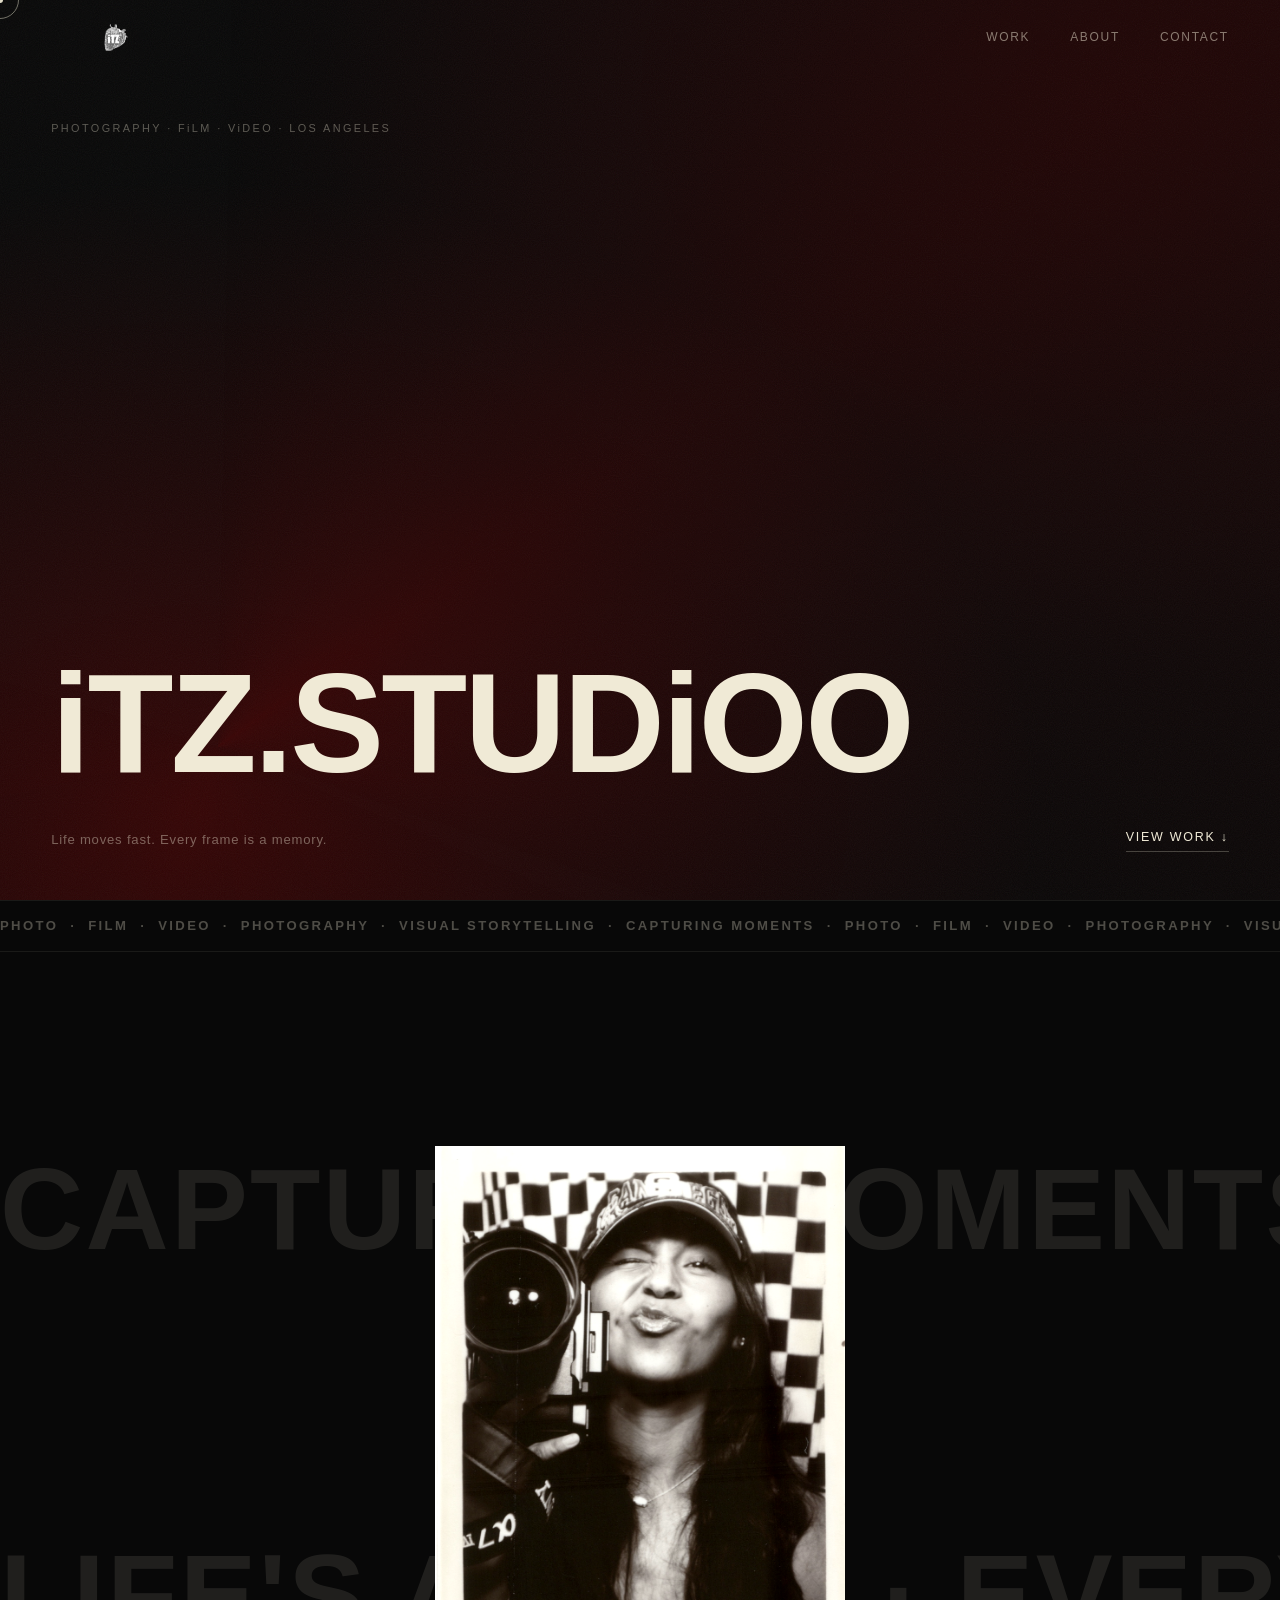
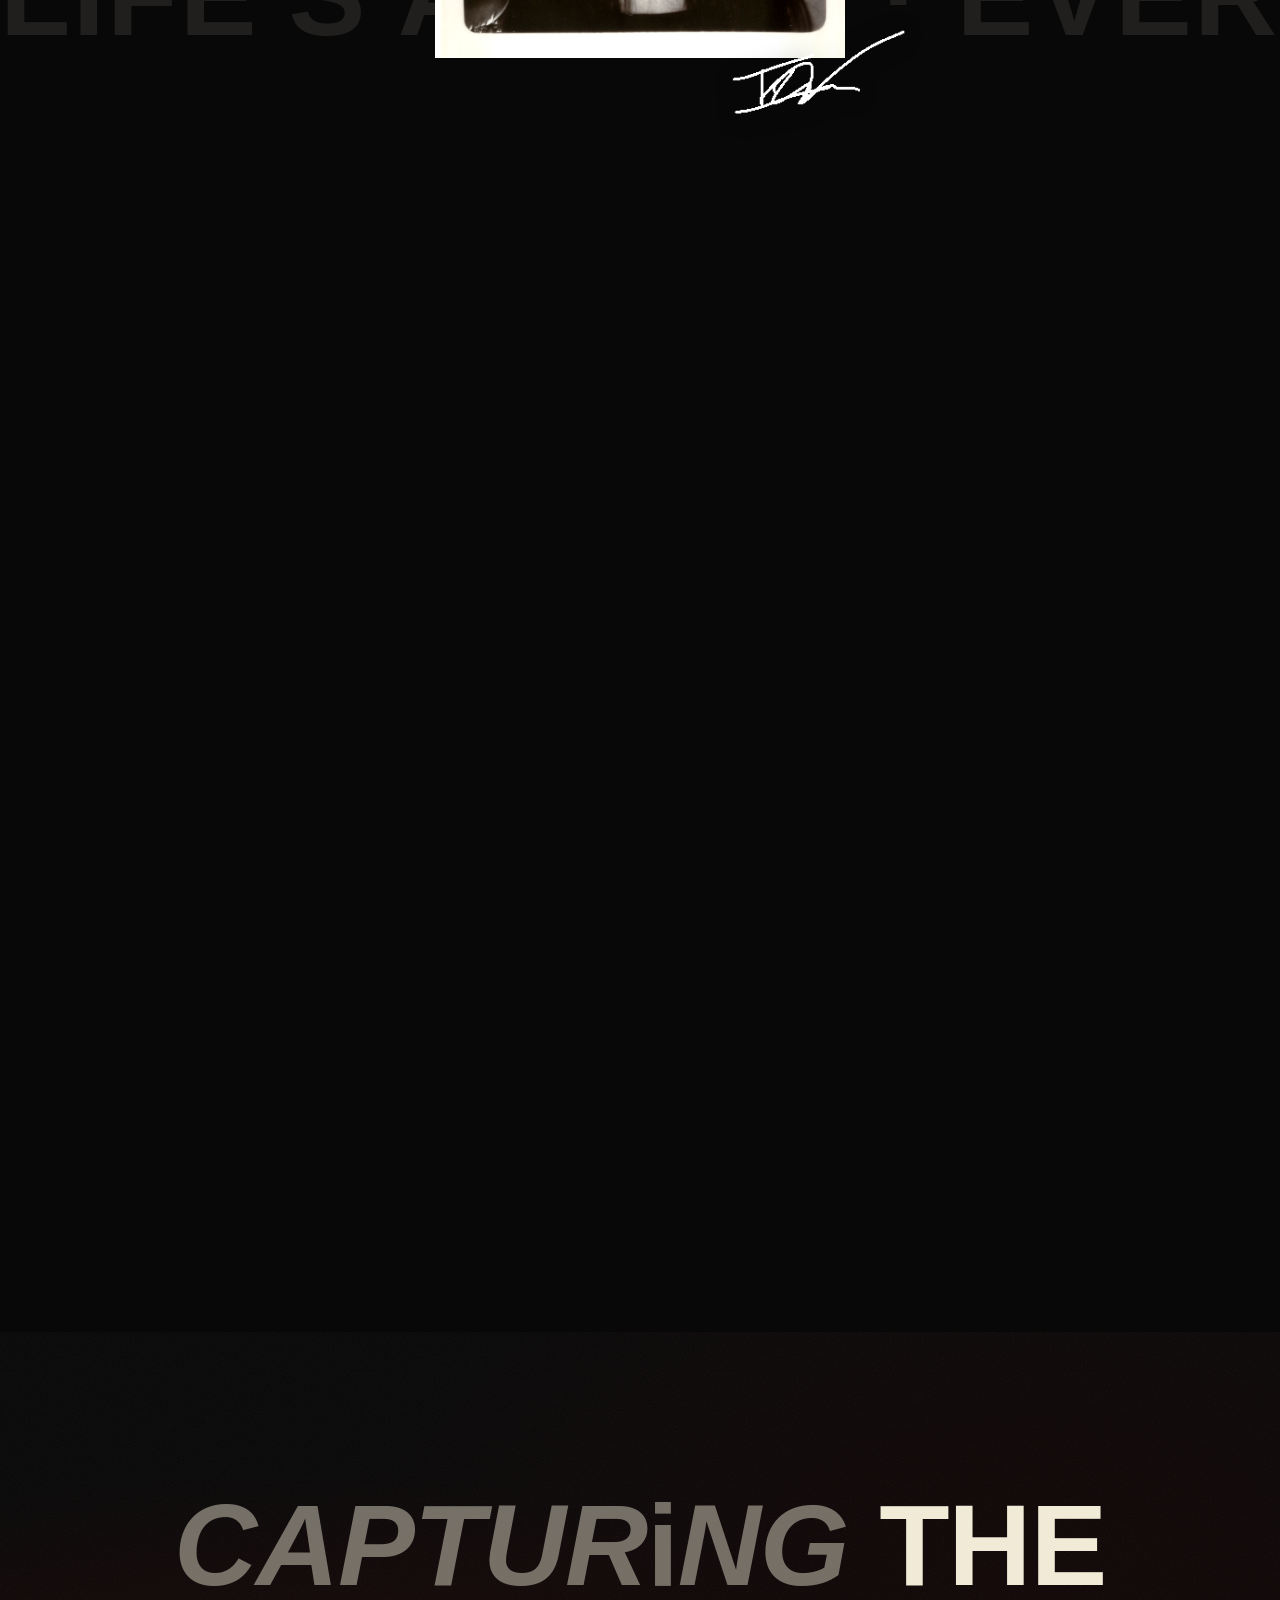
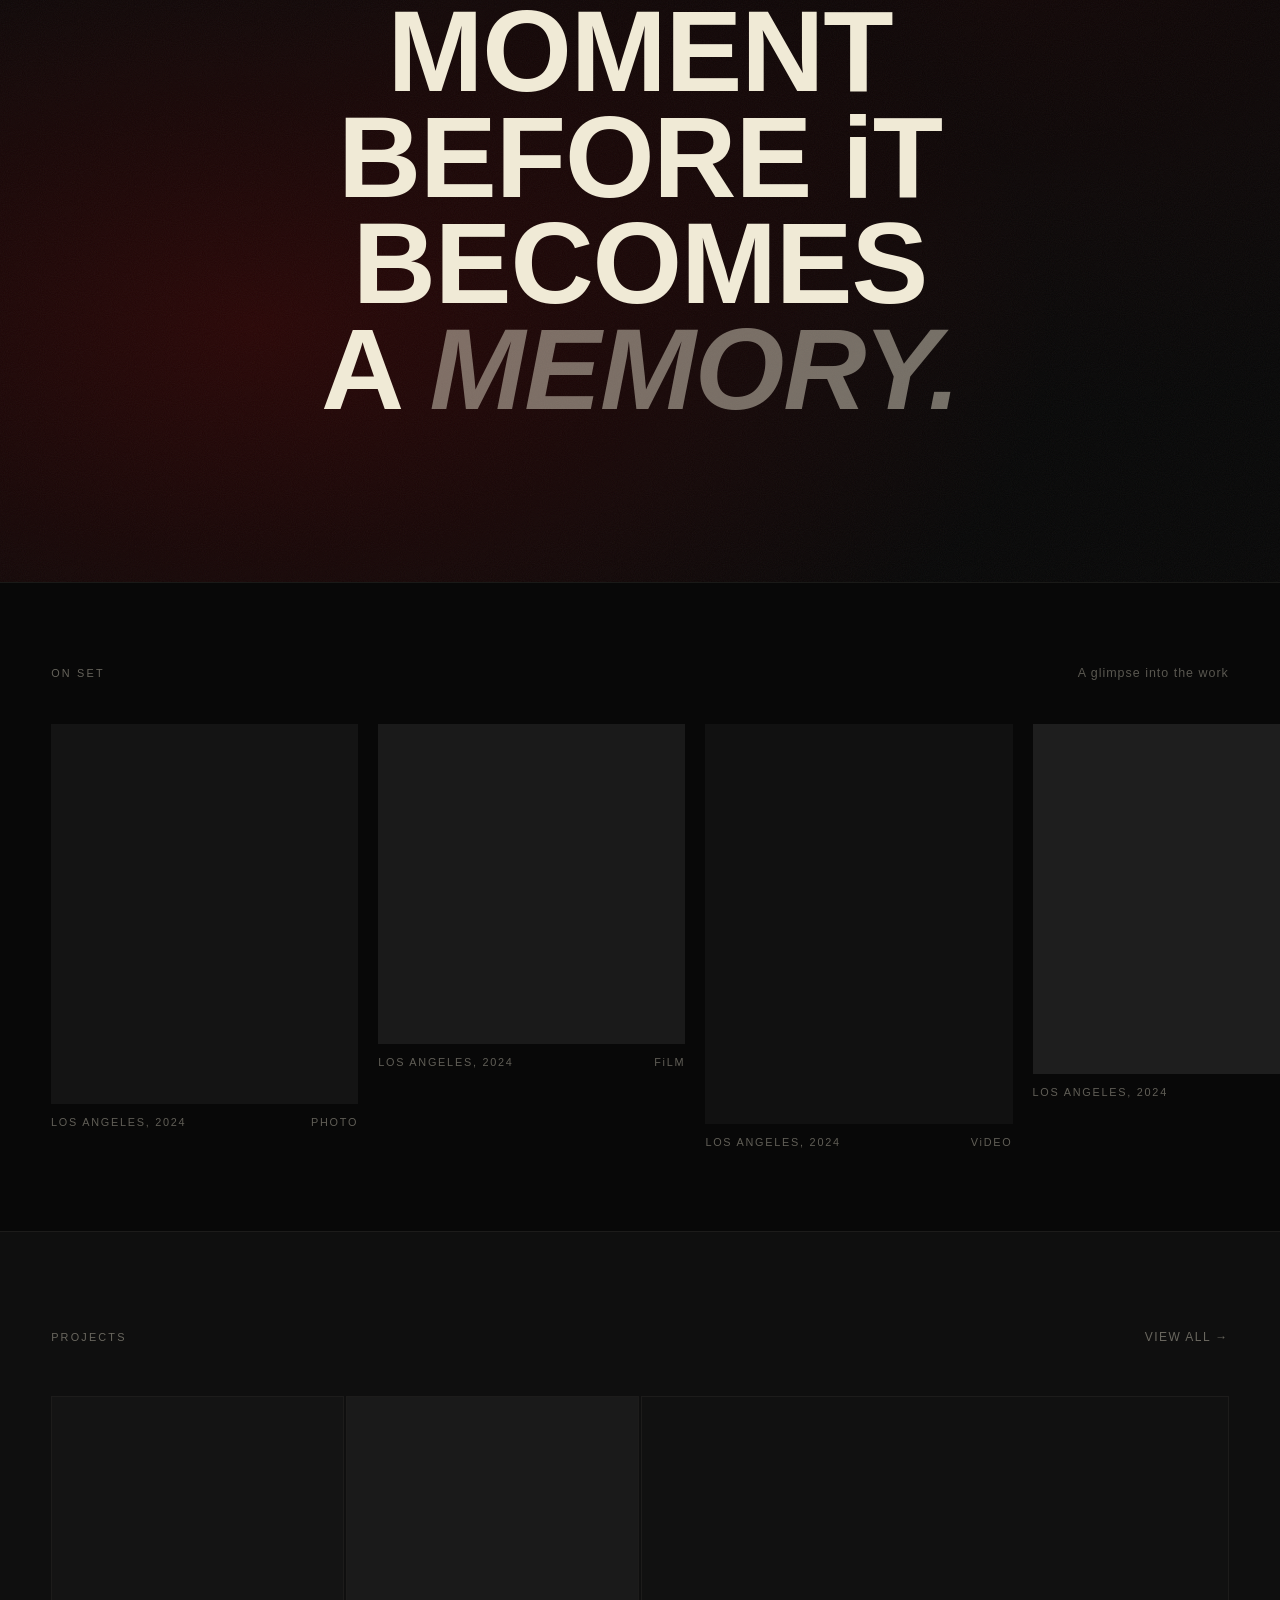
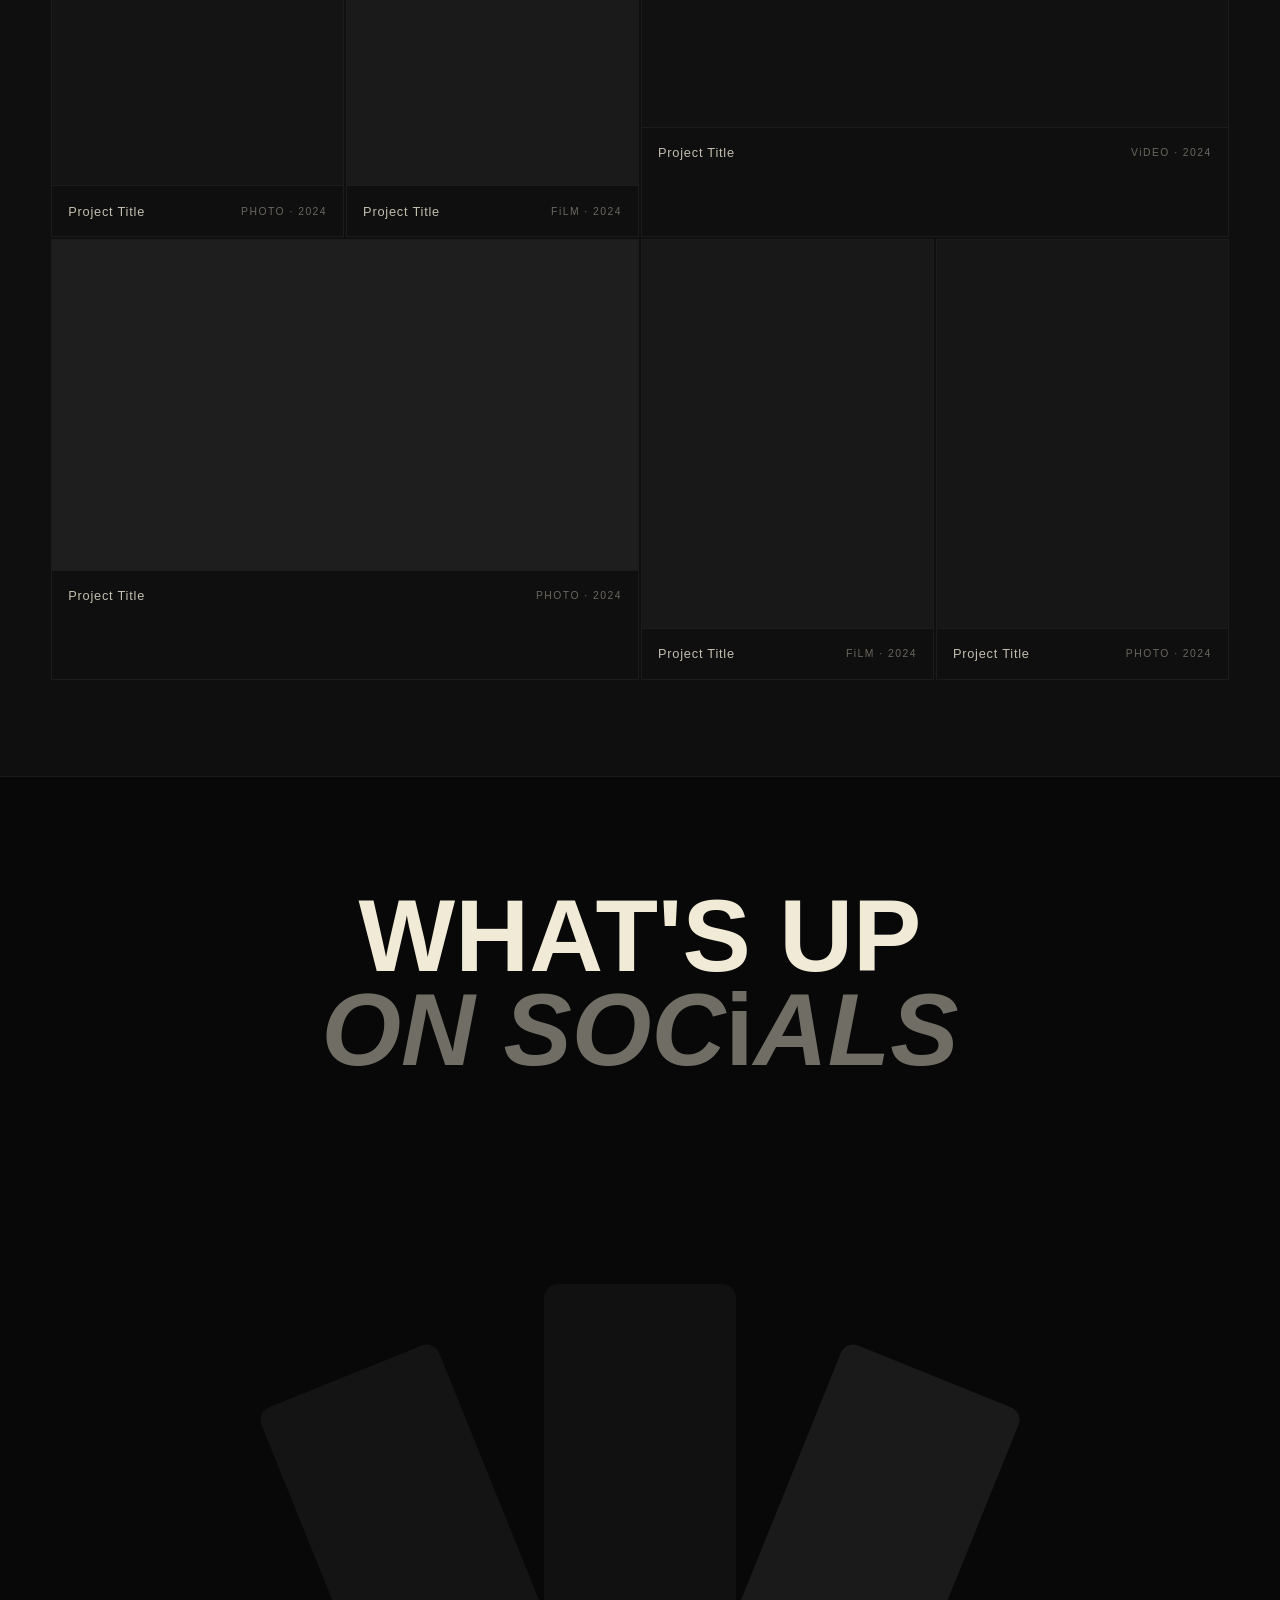
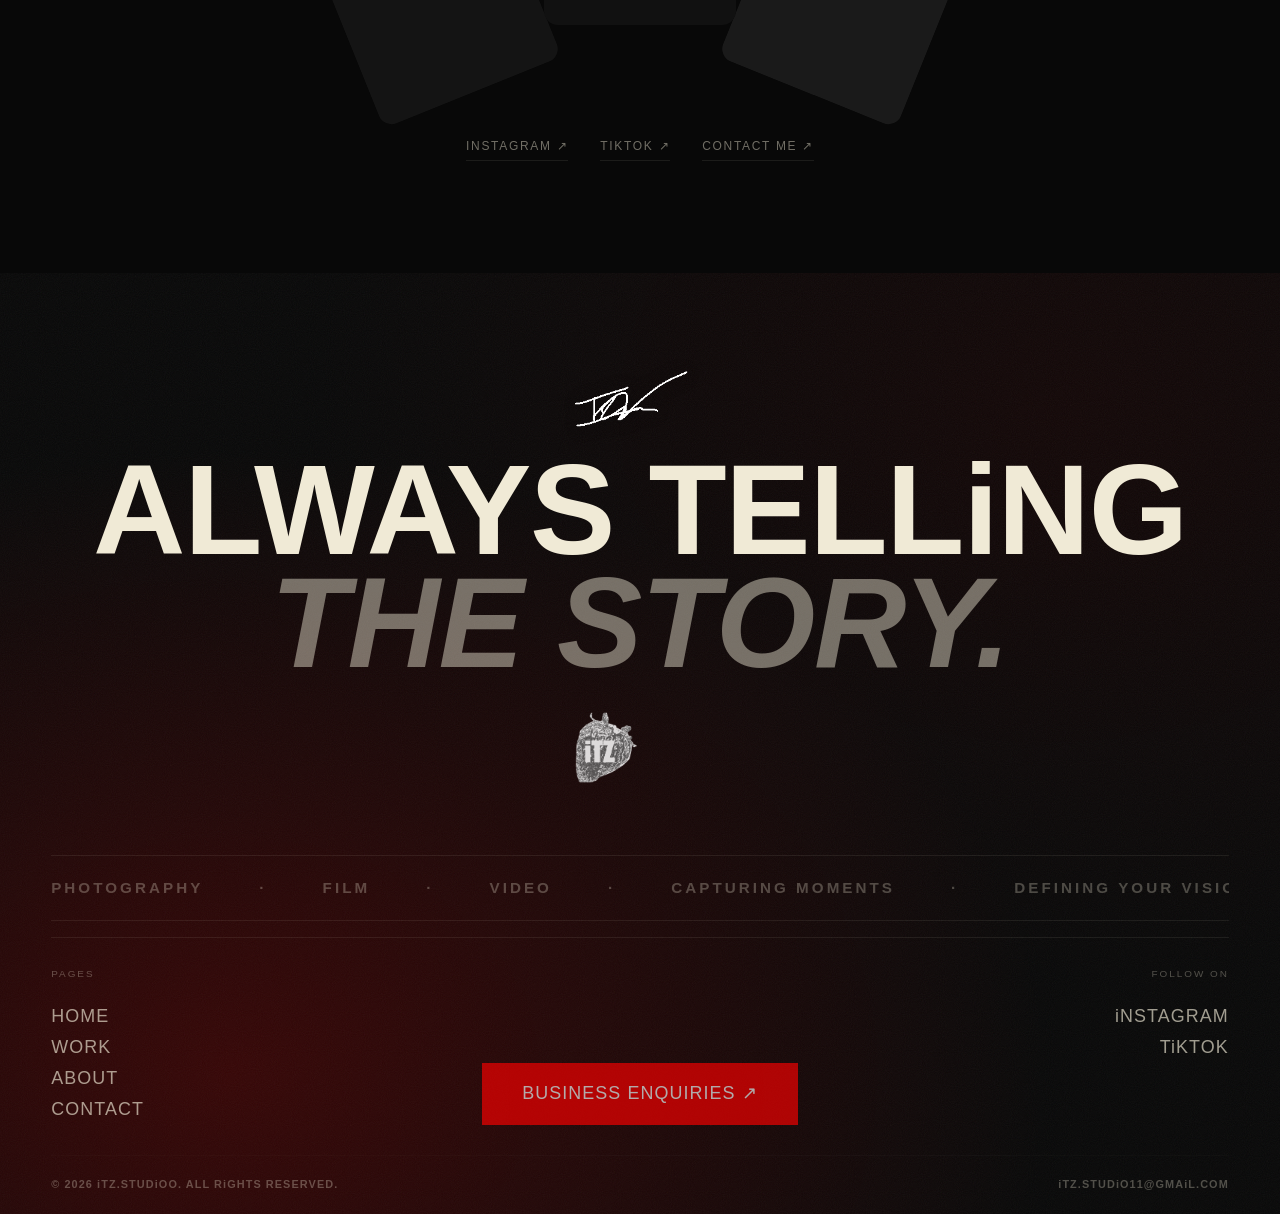
==== index.html @ df42e7a4 "Hero: morphing blob spotlight + rotating conic gradient motion layer" ====
<!DOCTYPE html>
<html lang="en">
<head>
  <meta charset="UTF-8" />
  <meta name="viewport" content="width=device-width, initial-scale=1.0" />
  <title>WLCM | itz.studioo</title>
  <link rel="icon" type="image/png" href="images/favicon.png" />
  <link rel="stylesheet" href="css/style.css" />
</head>
<body>

  <div class="cursor-dot"></div>
  <div class="cursor-ring"></div>

  <nav class="nav">
    <a href="index.html" class="nav-logo"><img src="images/logo-s.png" alt="iTZ.STUDiOO" /></a>
    <ul class="nav-links">
      <li><a href="work.html">Work</a></li>
      <li><a href="about.html">About</a></li>
      <li><a href="contact.html">Contact</a></li>
    </ul>
    <button class="nav-hamburger" aria-label="menu"><span></span><span></span><span></span></button>
  </nav>

  <!-- ══ HERO ══════════════════════════════ -->
  <section class="hero" id="heroSection">
    <div class="hero-bg"></div>
    <div class="hero-noise"></div>
    <div class="hero-motion"></div>
    <div class="hero-reveal-layer">
      <div class="hero-reveal-blob"></div>
    </div>
    <p class="hero-eyebrow">Photography · Film · Video · Los Angeles</p>
    <h1 class="hero-title" id="heroTitle">
      <span class="hero-line"><span>iTZ.STUDiOO</span></span>
    </h1>
    <div class="hero-bottom">
      <p class="hero-sub">Life moves fast. Every frame is a memory.</p>
      <a href="work.html" class="hero-cta">View Work ↓</a>
    </div>
  </section>

  <!-- ══ MARQUEE ════════════════════════════ -->
  <div class="marquee">
    <div class="marquee-inner">
      <span>PHOTO &nbsp;·&nbsp; FILM &nbsp;·&nbsp; VIDEO &nbsp;·&nbsp; PHOTOGRAPHY &nbsp;·&nbsp; VISUAL STORYTELLING &nbsp;·&nbsp; CAPTURING MOMENTS &nbsp;·&nbsp; PHOTO &nbsp;·&nbsp; FILM &nbsp;·&nbsp; VIDEO &nbsp;·&nbsp; PHOTOGRAPHY &nbsp;·&nbsp; VISUAL STORYTELLING &nbsp;·&nbsp; CAPTURING MOMENTS &nbsp;·&nbsp;</span>
      <span>PHOTO &nbsp;·&nbsp; FILM &nbsp;·&nbsp; VIDEO &nbsp;·&nbsp; PHOTOGRAPHY &nbsp;·&nbsp; VISUAL STORYTELLING &nbsp;·&nbsp; CAPTURING MOMENTS &nbsp;·&nbsp; PHOTO &nbsp;·&nbsp; FILM &nbsp;·&nbsp; VIDEO &nbsp;·&nbsp; PHOTOGRAPHY &nbsp;·&nbsp; VISUAL STORYTELLING &nbsp;·&nbsp; CAPTURING MOMENTS &nbsp;·&nbsp;</span>
    </div>
  </div>

  <!-- ══ PORTRAIT + SCROLL SHRINK ══════════ -->
  <section class="portrait-section" id="portraitSection">
    <div class="portrait-sticky">

      <div class="portrait-strip strip-top">
        <div class="portrait-strip-inner">
          <span>CAPTURING MOMENTS</span><span>·</span><span>THROUGH THE LENS</span><span>·</span>
          <span>CAPTURING MOMENTS</span><span>·</span><span>THROUGH THE LENS</span><span>·</span>
          <span>CAPTURING MOMENTS</span><span>·</span><span>THROUGH THE LENS</span><span>·</span>
        </div>
      </div>
      <div class="portrait-strip strip-bot">
        <div class="portrait-strip-inner reverse">
          <span>LIFE'S A BLUR</span><span>·</span><span>EVERY FRAME A MEMORY</span><span>·</span>
          <span>LIFE'S A BLUR</span><span>·</span><span>EVERY FRAME A MEMORY</span><span>·</span>
          <span>LIFE'S A BLUR</span><span>·</span><span>EVERY FRAME A MEMORY</span><span>·</span>
        </div>
      </div>
      <div class="portrait-wrap" id="portraitWrap">
        <div class="portrait-img">
          <img src="images/portrait-camera.jpg" alt="iTZ.STUDiOO" class="portrait-filmstrip" />
        </div>
        <img src="images/signature.png" alt="signature" class="portrait-sig-img" />
      </div>
    </div>
  </section>

  <!-- ══ QUOTE ══════════════════════════════ -->
  <section class="quote-section">
    <div class="quote-bg"></div>
    <div class="quote-noise"></div>
    <blockquote class="quote-text" data-reveal>
      <em>Capturing</em> the moment<br/>before it becomes<br/>a <em>memory.</em>
    </blockquote>
  </section>

  <!-- ══ HORIZONTAL PHOTO STRIP ════════════ -->
  <section class="photo-strip-section" id="photoStripSection">
    <div class="photo-strip-header">
      <p class="eyebrow">On Set</p>
      <p class="photo-strip-sub">A glimpse into the work</p>
    </div>
    <div class="photo-strip-overflow">
      <div class="photo-strip-track" id="photoStripTrack">
        <div class="photo-card">
          <div class="photo-card-img"><div style="background:#141414; height:380px;"></div><!-- <img src="images/set-1.jpg" /> --></div>
          <div class="photo-card-label"><span>LOS ANGELES, 2024</span><span>Photo</span></div>
        </div>
        <div class="photo-card">
          <div class="photo-card-img"><div style="background:#1a1a1a; height:320px;"></div></div>
          <div class="photo-card-label"><span>LOS ANGELES, 2024</span><span>Film</span></div>
        </div>
        <div class="photo-card">
          <div class="photo-card-img"><div style="background:#111; height:400px;"></div></div>
          <div class="photo-card-label"><span>LOS ANGELES, 2024</span><span>Video</span></div>
        </div>
        <div class="photo-card">
          <div class="photo-card-img"><div style="background:#1e1e1e; height:350px;"></div></div>
          <div class="photo-card-label"><span>LOS ANGELES, 2024</span><span>Photo</span></div>
        </div>
        <div class="photo-card">
          <div class="photo-card-img"><div style="background:#181818; height:370px;"></div></div>
          <div class="photo-card-label"><span>LOS ANGELES, 2024</span><span>Film</span></div>
        </div>
        <div class="photo-card">
          <div class="photo-card-img"><div style="background:#161616; height:310px;"></div></div>
          <div class="photo-card-label"><span>LOS ANGELES, 2024</span><span>Photo</span></div>
        </div>
      </div>
    </div>
  </section>

  <!-- ══ PROJECT GRID (helmet-style) ═══════ -->
  <section class="project-grid-section">
    <div class="project-grid-header">
      <p class="eyebrow">Projects</p>
      <a href="work.html" class="featured-link">View all →</a>
    </div>
    <div class="project-grid">
      <div class="project-card" data-reveal>
        <div class="project-card-img">
          <div class="feat-layer base" style="background:#141414;"></div>
          <div class="feat-layer reveal" style="background:#2a2010;"></div>
        </div>
        <div class="project-card-footer"><span class="project-name">Project Title</span><span class="project-cat">Photo · 2024</span></div>
      </div>
      <div class="project-card" data-reveal>
        <div class="project-card-img">
          <div class="feat-layer base" style="background:#1a1a1a;"></div>
          <div class="feat-layer reveal" style="background:#1e1810;"></div>
        </div>
        <div class="project-card-footer"><span class="project-name">Project Title</span><span class="project-cat">Film · 2024</span></div>
      </div>
      <div class="project-card wide" data-reveal>
        <div class="project-card-img">
          <div class="feat-layer base" style="background:#111;"></div>
          <div class="feat-layer reveal" style="background:#18160e;"></div>
        </div>
        <div class="project-card-footer"><span class="project-name">Project Title</span><span class="project-cat">Video · 2024</span></div>
      </div>
      <div class="project-card wide" data-reveal>
        <div class="project-card-img">
          <div class="feat-layer base" style="background:#1e1e1e;"></div>
          <div class="feat-layer reveal" style="background:#282010;"></div>
        </div>
        <div class="project-card-footer"><span class="project-name">Project Title</span><span class="project-cat">Photo · 2024</span></div>
      </div>
      <div class="project-card" data-reveal>
        <div class="project-card-img">
          <div class="feat-layer base" style="background:#181818;"></div>
          <div class="feat-layer reveal" style="background:#201a0e;"></div>
        </div>
        <div class="project-card-footer"><span class="project-name">Project Title</span><span class="project-cat">Film · 2024</span></div>
      </div>
      <div class="project-card" data-reveal>
        <div class="project-card-img">
          <div class="feat-layer base" style="background:#161616;"></div>
          <div class="feat-layer reveal" style="background:#1c1a0c;"></div>
        </div>
        <div class="project-card-footer"><span class="project-name">Project Title</span><span class="project-cat">Photo · 2024</span></div>
      </div>
    </div>
  </section>

  <!-- ══ SOCIALS FAN CARDS ═════════════════ -->
  <section class="socials-section">
    <h2 class="socials-title">What's up<br/><em>on socials</em></h2>
    <div class="socials-cards">
      <div class="social-card">
        <div class="social-card-img" style="background:#141414;"><!-- <img src="images/social-instagram.jpg" /> --></div>
        <div class="social-card-overlay"><span>Instagram</span></div>
      </div>
      <div class="social-card">
        <div class="social-card-img" style="background:#111;"><!-- <img src="images/social-tiktok.jpg" /> --></div>
        <div class="social-card-overlay"><span>TikTok</span></div>
      </div>
      <div class="social-card">
        <div class="social-card-img" style="background:#1a1a1a;"><!-- <img src="images/social-contact.jpg" /> --></div>
        <div class="social-card-overlay"><span>Contact Me</span></div>
      </div>
    </div>
    <div class="socials-links">
      <a href="https://www.instagram.com/ivilla.11/" target="_blank" rel="noopener">Instagram ↗</a>
      <a href="https://www.tiktok.com/@ivilla" target="_blank" rel="noopener">TikTok ↗</a>
      <a href="contact.html">Contact Me ↗</a>
    </div>
  </section>

  <!-- ══ FOOTER HERO ════════════════════════ -->
  <section class="footer-hero">
    <div class="footer-hero-bg"></div>
    <div class="footer-hero-noise"></div>

    <img src="images/signature.png" alt="signature" class="footer-sig-img" />

    <h2 class="footer-tagline">Always telling<br/><em>the story.</em></h2>

    <div class="footer-logo-wrap">
      <img src="images/logo-l.png" alt="iTZ.STUDiOO" class="footer-logo-img" />
    </div>

    <!-- Partner logos strip -->
    <div class="partner-strip">
      <div class="partner-strip-inner">
        <span>PHOTOGRAPHY</span><span>·</span>
        <span>FILM</span><span>·</span>
        <span>VIDEO</span><span>·</span>
        <span>CAPTURING MOMENTS</span><span>·</span>
        <span>DEFINING YOUR VISION</span><span>·</span>
        <span>LIFE'S A BLUR</span><span>·</span>
        <span>PHOTOGRAPHY</span><span>·</span>
        <span>FILM</span><span>·</span>
        <span>VIDEO</span><span>·</span>
        <span>CAPTURING MOMENTS</span><span>·</span>
        <span>DEFINING YOUR VISION</span><span>·</span>
        <span>LIFE'S A BLUR</span><span>·</span>
      </div>
    </div>

    <!-- Nav grid -->
    <div class="footer-nav-grid">
      <div class="footer-nav-col">
        <p class="footer-col-label">Pages</p>
        <a href="index.html">Home</a>
        <a href="work.html">Work</a>
        <a href="about.html">About</a>
        <a href="contact.html">Contact</a>
      </div>
      <div class="footer-nav-col center">
        <a href="mailto:itz.studio11@gmail.com" class="business-btn">Business Enquiries ↗</a>
      </div>
      <div class="footer-nav-col right">
        <p class="footer-col-label">Follow On</p>
        <a href="https://www.instagram.com/ivilla.11/" target="_blank" rel="noopener">Instagram</a>
        <a href="https://www.tiktok.com/@ivilla" target="_blank" rel="noopener">TikTok</a>
      </div>
    </div>

    <div class="footer-bottom-bar">
      <p>&copy; <span id="year"></span> iTZ.STUDiOO. All rights reserved.</p>
      <p>itz.studio11@gmail.com</p>
    </div>
  </section>

  <script src="js/main.js"></script>
</body>
</html>
---- css/style.css ----
/* =============================================
   iTZ.STUDiOO — Portfolio CSS
   Dark editorial · Bebas Neue + DM Sans
   ============================================= */

*, *::before, *::after { margin: 0; padding: 0; box-sizing: border-box; }

:root {
  --black:     #080808;
  --off-black: #0f0f0f;
  --dark:      #1a1a1a;
  --mid:       #333333;
  --muted:     #666666;
  --cream:     #f0ead6;
  --light:     #aaaaaa;
  --accent:    #e8e0c8;

  --font-display: 'Helvetica Neue', Helvetica, Arial, sans-serif;
  --font-body:    'Helvetica Neue', Helvetica, Arial, sans-serif;

  --lime: rgb(170, 255, 52);
  --red:  #FF0000;

  --ease: cubic-bezier(0.76, 0, 0.24, 1);
  --dur:  0.85s;
  --pad:  clamp(1.5rem, 4vw, 3.5rem);
  --nav-h: 72px;
}

/* ── ALL-CAPS DISPLAY WITH LOWERCASE i ─ */
h1, h2, h3,
.nav-logo,
.hero-title,
.page-title,
.quote-text,
.statement-text,
.footer-tagline,
.cta-title,
.socials-title,
.about-name,
.contact-title,
.service-item h3,
.service-card h3,
.services-section h2,
.filter-btn,
.marquee-inner span,
.portrait-strip-inner,
.partner-strip-inner span {
  text-transform: uppercase;
  font-family: var(--font-display);
  font-weight: 800;
}

/* The "i" exception — stays lowercase */
.i-lower {
  text-transform: lowercase !important;
  display: inline !important;
  font-style: normal;
}

html { scroll-behavior: smooth; }
body {
  background: var(--black);
  color: var(--cream);
  font-family: var(--font-body);
  font-weight: 300;
  font-size: 16px;
  line-height: 1.65;
  overflow-x: hidden;
  cursor: none;
}
a { color: inherit; text-decoration: none; }
img, video { display: block; width: 100%; object-fit: cover; }
ul { list-style: none; }

/* =====================
   CUSTOM CURSOR
   ===================== */
.cursor-dot {
  position: fixed;
  width: 6px; height: 6px;
  background: var(--cream);
  border-radius: 50%;
  pointer-events: none;
  z-index: 9999;
  transform: translate(-50%, -50%);
  mix-blend-mode: difference;
  transition: width .2s, height .2s, opacity .2s;
}
.cursor-ring {
  position: fixed;
  width: 38px; height: 38px;
  border: 1px solid rgba(240,234,214,.45);
  border-radius: 50%;
  pointer-events: none;
  z-index: 9998;
  transform: translate(-50%, -50%);
  transition: width .35s var(--ease), height .35s var(--ease), border-color .35s;
}
body.cursor-hover .cursor-ring { width: 64px; height: 64px; border-color: rgba(240,234,214,.2); }
@media (pointer: coarse) { .cursor-dot, .cursor-ring { display: none; } body { cursor: auto; } }

/* =====================
   NAV
   ===================== */
.nav {
  position: fixed; top: 0; left: 0; right: 0;
  z-index: 100;
  height: var(--nav-h);
  display: flex; align-items: center; justify-content: space-between;
  padding: 0 var(--pad);
  transition: background .4s, backdrop-filter .4s;
}
.nav.scrolled {
  background: rgba(8,8,8,.9);
  backdrop-filter: blur(20px);
  border-bottom: 1px solid rgba(240,234,214,.06);
}
.nav-logo {
  display: flex; align-items: center;
  position: relative; z-index: 1;
}
/* Aura behind logo */
.nav-logo::before {
  content: '';
  position: absolute;
  width: 90px; height: 90px;
  top: 50%; left: 38px;
  transform: translate(-50%, -50%) scale(0);
  border-radius: 50%;
  background: radial-gradient(circle, rgba(170,255,52,.55) 0%, rgba(255,0,0,.35) 55%, transparent 72%);
  filter: blur(14px);
  opacity: 0;
  transition: opacity .45s ease, transform .5s ease;
  z-index: -1;
  pointer-events: none;
}
.nav-logo:hover::before {
  opacity: 1;
  transform: translate(-50%, -50%) scale(1);
  animation: auraBreath 1.8s ease-in-out infinite;
}
@keyframes auraBreath {
  0%, 100% {
    transform: translate(-50%, -50%) scale(1);
    filter: blur(14px) hue-rotate(0deg);
  }
  50% {
    transform: translate(-50%, -50%) scale(1.25);
    filter: blur(18px) hue-rotate(120deg);
  }
}
.nav-logo img {
  height: 72px; width: auto; display: block;
  filter: grayscale(1) brightness(1.1);
  transition: filter .4s ease, transform .3s ease;
}
.nav-logo:hover img {
  filter: grayscale(1) brightness(1.3) drop-shadow(0 0 6px var(--lime)) drop-shadow(0 0 18px rgba(170,255,52,.5));
  transform: scale(1.05);
  animation: logoGlowPulse 1.6s ease-in-out infinite alternate;
}
@keyframes logoGlowPulse {
  from {
    filter: grayscale(1) brightness(1.3)
            drop-shadow(0 0 6px var(--lime))
            drop-shadow(0 0 20px rgba(170,255,52,.5));
  }
  to {
    filter: grayscale(1) brightness(1.3)
            drop-shadow(0 0 8px var(--red))
            drop-shadow(0 0 24px rgba(255,0,0,.45));
  }
}
.nav-links { display: flex; gap: 2.5rem; }
.nav-links a { font-size: .75rem; letter-spacing: .14em; text-transform: uppercase; opacity: .5; transition: opacity .25s, color .25s; }
.nav-links a:hover, .nav-links a.active { opacity: 1; color: var(--lime); }
.nav-hamburger { display: none; flex-direction: column; gap: 5px; background: none; border: none; cursor: none; padding: 4px; }
.nav-hamburger span { display: block; width: 22px; height: 1px; background: var(--cream); transition: transform .3s, opacity .3s; }
.nav-hamburger.open span:nth-child(1) { transform: translateY(6px) rotate(45deg); }
.nav-hamburger.open span:nth-child(2) { opacity: 0; }
.nav-hamburger.open span:nth-child(3) { transform: translateY(-6px) rotate(-45deg); }
.nav-mobile { display: none; position: fixed; inset: 0; background: var(--black); z-index: 99; flex-direction: column; align-items: center; justify-content: center; gap: 2rem; }
.nav-mobile.open { display: flex; }
.nav-mobile a { font-family: var(--font-display); font-size: clamp(2.5rem,8vw,4rem); letter-spacing: .05em; opacity: .8; transition: opacity .2s; }
.nav-mobile a:hover { opacity: 1; color: var(--lime); }

/* =====================
   HERO
   ===================== */
.hero {
  height: 100svh; min-height: 640px;
  display: flex; flex-direction: column;
  padding: 0 var(--pad) 3rem;
  position: relative; overflow: hidden;
}
.hero-bg {
  position: absolute; inset: 0;
  background:
    radial-gradient(ellipse at 15% 90%, rgba(160,0,0,.28) 0%, transparent 55%),
    radial-gradient(ellipse at 85% 10%, rgba(80,0,0,.15) 0%, transparent 50%);
  animation: bgDrift 12s ease-in-out infinite alternate;
  pointer-events: none;
}
@keyframes bgDrift {
  from { transform: scale(1) translate(0,0); }
  to   { transform: scale(1.08) translate(3%,-2%); }
}
.hero-noise, .quote-noise, .footer-hero-noise {
  position: absolute; inset: -100%; width: 300%; height: 300%;
  opacity: .055;
  background-image: url("data:image/svg+xml,%3Csvg viewBox='0 0 200 200' xmlns='http://www.w3.org/2000/svg'%3E%3Cfilter id='n'%3E%3CfeTurbulence type='fractalNoise' baseFrequency='0.85' numOctaves='4' stitchTiles='stitch'/%3E%3C/filter%3E%3Crect width='100%25' height='100%25' filter='url(%23n)'/%3E%3C/svg%3E");
  background-size: 180px 180px;
  animation: grain .4s steps(1) infinite;
  pointer-events: none;
}
@keyframes grain {
  0%  { transform: translate(0,0); }
  20% { transform: translate(-3%,-4%); }
  40% { transform: translate(4%,3%); }
  60% { transform: translate(-4%,5%); }
  80% { transform: translate(3%,-3%); }
}
/* Hero rotating motion layer */
.hero-motion {
  position: absolute; inset: -60%; z-index: 1;
  background: conic-gradient(
    from 0deg at 35% 65%,
    transparent 0deg,
    rgba(160,0,0,.1) 55deg,
    transparent 110deg,
    rgba(100,0,0,.06) 200deg,
    transparent 290deg
  );
  animation: heroSpin 28s linear infinite;
  pointer-events: none;
}
@keyframes heroSpin {
  from { transform: rotate(0deg); }
  to   { transform: rotate(360deg); }
}

/* Hero spotlight reveal layer */
.hero-reveal-layer {
  position: absolute; inset: 0; z-index: 2;
  overflow: hidden; pointer-events: none;
}

/* Morphing blob that follows the cursor */
.hero-reveal-blob {
  position: absolute;
  width: 400px; height: 380px;
  transform: translate(-50%, -50%);
  background-image: url(images/logo-m.png);
  background-repeat: repeat;
  background-size: 130px;
  filter: grayscale(1) brightness(.65) contrast(1.15);
  opacity: 0;
  transition: opacity .35s ease;
  animation: blobMorph 6s ease-in-out infinite;
}
.hero-reveal-blob::after {
  content: '';
  position: absolute; inset: 0;
  background: rgba(170,255,52,.22);
  mix-blend-mode: screen;
}
.hero-reveal-blob.active { opacity: 1; }

@keyframes blobMorph {
  0%, 100% {
    clip-path: polygon(
      52% 2%,  82% 12%, 98% 38%, 92% 68%,
      72% 96%, 38% 98%, 10% 78%, 2%  48%,
      12% 18%, 35%  4%
    );
  }
  33% {
    clip-path: polygon(
      62% 5%,  92% 22%, 96% 52%, 82% 82%,
      58% 98%, 26% 88%, 4%  64%, 6%  34%,
      22% 10%, 48%  0%
    );
  }
  66% {
    clip-path: polygon(
      44% 0%,  76% 16%, 100% 42%, 88% 72%,
      64% 100%,30% 94%, 6%  70%, 2%  40%,
      14% 14%, 38%  2%
    );
  }
}

.hero-eyebrow {
  font-size: .68rem; letter-spacing: .22em; text-transform: uppercase; opacity: .35;
  padding-top: calc(var(--nav-h) + 3rem); margin-bottom: auto; position: relative; z-index: 3;
}
.hero-title {
  font-family: var(--font-display);
  font-size: clamp(3.5rem, 11vw, 11rem);
  font-weight: 800;
  line-height: .9; letter-spacing: -.02em; margin-bottom: 2.5rem;
  position: relative; z-index: 3;
}
.hero-line { display: block; overflow: hidden; }
.hero-line > span { display: block; transform: translateY(110%); animation: revealUp 1s var(--ease) forwards; }
.hero-line:nth-child(2) > span { animation-delay: .1s; }
@keyframes revealUp { to { transform: translateY(0); } }
.hero-bottom { display: flex; align-items: center; justify-content: space-between; position: relative; z-index: 3; }
.hero-sub { font-size: .82rem; opacity: .4; letter-spacing: .06em; }
.hero-cta { font-size: .78rem; letter-spacing: .14em; text-transform: uppercase; border-bottom: 1px solid rgba(240,234,214,.25); padding-bottom: .2rem; transition: color .3s, border-color .3s; }
.hero-cta:hover { color: var(--lime); border-color: var(--lime); }

/* =====================
   MARQUEE
   ===================== */
.marquee { overflow: hidden; border-top: 1px solid rgba(240,234,214,.08); border-bottom: 1px solid rgba(240,234,214,.08); padding: .9rem 0; user-select: none; }
.marquee-inner { display: flex; width: max-content; animation: marquee 32s linear infinite; }
.marquee-inner span { font-family: var(--font-display); font-size: .82rem; letter-spacing: .18em; opacity: .3; white-space: nowrap; }
@keyframes marquee { from { transform: translateX(0); } to { transform: translateX(-50%); } }

/* =====================
   PORTRAIT SECTION
   ===================== */
.portrait-section { height: 220vh; position: relative; }
.portrait-sticky {
  position: sticky; top: 0; height: 100vh; width: 100%;
  display: flex; align-items: center; justify-content: center;
  overflow: hidden; background: var(--black);
}
.portrait-strip { position: absolute; left: 0; right: 0; overflow: hidden; pointer-events: none; }
.portrait-strip.strip-top { top: 18%; }
.portrait-strip.strip-bot { bottom: 18%; }
.portrait-strip-inner {
  display: flex; white-space: nowrap;
  font-family: var(--font-display);
  font-size: clamp(3.5rem, 9vw, 8rem);
  letter-spacing: .02em; opacity: .1; color: var(--cream);
  animation: stripLeft 20s linear infinite;
}
.portrait-strip-inner.reverse { animation: stripRight 24s linear infinite; }
.portrait-strip-inner span { padding-right: 2.5rem; }
@keyframes stripLeft  { from { transform: translateX(0); }    to { transform: translateX(-50%); } }
@keyframes stripRight { from { transform: translateX(-50%); } to { transform: translateX(0); } }
.portrait-wrap { position: relative; z-index: 10; will-change: transform; }
.portrait-img { width: clamp(240px, 32vw, 480px); aspect-ratio: 4/5; overflow: hidden; position: relative; }
.portrait-placeholder { width: 100%; height: 100%; background: var(--dark); }
.portrait-sig { position: absolute; bottom: -18%; right: -22%; width: 58%; pointer-events: none; z-index: 11; overflow: visible; }
.sig-path {
  stroke: var(--cream); stroke-width: 4; fill: none;
  stroke-linecap: round; stroke-linejoin: round;
  stroke-dasharray: 2000; stroke-dashoffset: 2000;
  transition: stroke-dashoffset 1.8s cubic-bezier(.76,0,.24,1);
}
.sig-path.drawn { stroke-dashoffset: 0; }

/* =====================
   QUOTE SECTION
   ===================== */
.quote-section {
  position: relative; padding: 10rem var(--pad);
  min-height: 80vh; display: flex; align-items: center; justify-content: center; overflow: hidden;
}
.quote-bg {
  position: absolute; inset: 0;
  background:
    radial-gradient(ellipse at 20% 70%, rgba(160,0,0,.22) 0%, transparent 55%),
    radial-gradient(ellipse at 80% 30%, rgba(60,0,0,.18) 0%, transparent 50%);
  animation: bgDrift 14s ease-in-out infinite alternate-reverse; pointer-events: none;
}
.quote-text {
  position: relative; z-index: 2;
  font-family: var(--font-display);
  font-size: clamp(3.5rem, 9vw, 9rem);
  line-height: .92; letter-spacing: -.01em;
  text-align: center; font-style: normal; max-width: 1100px;
}
.quote-text em { font-style: italic; opacity: .45; }

/* =====================
   HORIZONTAL PHOTO STRIP
   ===================== */
.photo-strip-section { padding: 5rem 0 5rem var(--pad); border-top: 1px solid rgba(240,234,214,.08); overflow: hidden; }
.photo-strip-header { display: flex; align-items: baseline; justify-content: space-between; padding-right: var(--pad); margin-bottom: 2.5rem; }
.photo-strip-sub { font-size: .78rem; opacity: .35; letter-spacing: .08em; }
.photo-strip-overflow { overflow: hidden; }
.photo-strip-track { display: flex; gap: 1.25rem; will-change: transform; padding-right: var(--pad); }
.photo-card { flex: 0 0 auto; width: clamp(200px, 24vw, 360px); cursor: none; }
.photo-card-img { width: 100%; overflow: hidden; position: relative; }
.photo-card-img > div { transition: transform .7s var(--ease); }
.photo-card:hover .photo-card-img > div { transform: scale(1.04); }
.photo-card-label { display: flex; justify-content: space-between; padding: .6rem 0 0; font-size: .68rem; letter-spacing: .16em; text-transform: uppercase; opacity: .38; }

/* =====================
   PROJECT GRID (helmet-style)
   ===================== */
.project-grid-section { padding: 6rem var(--pad); background: var(--off-black); border-top: 1px solid rgba(240,234,214,.06); }
.project-grid-header { display: flex; align-items: center; justify-content: space-between; margin-bottom: 3rem; }
.project-grid { display: grid; grid-template-columns: repeat(4, 1fr); gap: 2px; }
.project-card {
  position: relative; overflow: hidden; cursor: none;
  border: 1px solid rgba(240,234,214,.06);
  transition: border-color .3s;
}
.project-card:hover { border-color: rgba(240,234,214,.2); }
.project-card-img { width: 100%; aspect-ratio: 3/4; background: var(--dark); overflow: hidden; position: relative; }
.project-card.wide { grid-column: span 2; }
.project-card.wide .project-card-img { aspect-ratio: 16/9; }
/* clip-path reveal on project cards */
.project-card-img .feat-layer { position: absolute; inset: 0; width: 100%; height: 100%; transition: transform .7s var(--ease); }
.project-card:hover .feat-layer { transform: scale(1.05); }
.project-card-img .feat-layer.reveal {
  clip-path: circle(0% at var(--x,50%) var(--y,50%));
  transition: clip-path .65s var(--ease), transform .7s var(--ease); z-index: 2;
}
.project-card:hover .feat-layer.reveal { clip-path: circle(100% at var(--x,50%) var(--y,50%)); }
.project-card-footer { display: flex; align-items: center; justify-content: space-between; padding: .9rem 1rem; border-top: 1px solid rgba(240,234,214,.06); }
.project-name { font-size: .8rem; letter-spacing: .06em; opacity: .8; }
.project-cat { font-size: .65rem; letter-spacing: .14em; text-transform: uppercase; opacity: .4; }

/* =====================
   SOCIALS FAN CARDS
   ===================== */
.socials-section { padding: 7rem var(--pad); text-align: center; overflow: hidden; border-top: 1px solid rgba(240,234,214,.08); }
.socials-title { font-family: var(--font-display); font-size: clamp(3rem, 8vw, 7rem); line-height: .92; margin-bottom: 5rem; }
.socials-title em { font-style: italic; opacity: .45; }
.socials-cards { position: relative; height: clamp(360px, 52vh, 540px); display: flex; align-items: flex-end; justify-content: center; }
.social-card {
  position: absolute; bottom: 0;
  width: clamp(130px, 15vw, 200px); aspect-ratio: 9/16;
  border-radius: 14px; overflow: hidden; cursor: none;
  transition: transform .55s var(--ease); transform-origin: bottom center;
}
.social-card-img { width: 100%; height: 100%; background: var(--dark); position: relative; }
.social-card-overlay {
  position: absolute; inset: 0;
  background: linear-gradient(to top, rgba(8,8,8,.8) 0%, transparent 50%);
  display: flex; align-items: flex-end; padding: .75rem;
  opacity: 0; transition: opacity .3s;
}
.social-card:hover .social-card-overlay { opacity: 1; }
.social-card-overlay span { font-size: .65rem; letter-spacing: .14em; text-transform: uppercase; }

/* Fan positions — 3 cards */
.social-card:nth-child(1) { transform: rotate(-22deg) translateX(-180px); z-index: 1; }
.social-card:nth-child(2) { transform: rotate(0deg);                      z-index: 5; }
.social-card:nth-child(3) { transform: rotate(22deg)  translateX(180px);  z-index: 1; }

.socials-cards:hover .social-card:nth-child(1) { transform: rotate(-26deg) translateX(-210px); }
.socials-cards:hover .social-card:nth-child(2) { transform: rotate(0deg) translateY(-12px); }
.socials-cards:hover .social-card:nth-child(3) { transform: rotate(26deg) translateX(210px); }

.social-card:hover { transform: rotate(0deg) translateY(-22px) scale(1.06) !important; z-index: 10 !important; }

.socials-links { display: flex; justify-content: center; gap: 2rem; margin-top: 6rem; padding-top: 1rem; }
.socials-links a {
  font-size: .75rem; letter-spacing: .14em; text-transform: uppercase;
  opacity: .45; border-bottom: 1px solid rgba(240,234,214,.2); padding-bottom: .2rem;
  transition: opacity .25s, color .25s, border-color .25s;
}
.socials-links a:hover { opacity: 1; color: var(--lime); border-color: var(--lime); }

/* =====================
   FOOTER HERO SECTION
   ===================== */
.footer-hero {
  position: relative; overflow: hidden;
  display: flex; flex-direction: column; align-items: center;
  padding: 6rem var(--pad) 0;
  background: var(--black);
}
.footer-hero-bg {
  position: absolute; inset: 0;
  background:
    radial-gradient(ellipse at 18% 85%, rgba(160,0,0,.3) 0%, transparent 55%),
    radial-gradient(ellipse at 82% 15%, rgba(80,0,0,.15) 0%, transparent 50%);
  animation: bgDrift 16s ease-in-out infinite alternate; pointer-events: none;
}
.footer-sig-svg { width: clamp(100px, 14vw, 180px); margin-bottom: 1rem; position: relative; z-index: 2; }
.footer-sig-svg .sig-path { stroke-width: 3; }
.footer-tagline {
  font-family: var(--font-display);
  font-size: clamp(3.5rem, 10vw, 10rem);
  line-height: .88; letter-spacing: -.01em;
  text-align: center; position: relative; z-index: 2; margin-bottom: 0;
}
.footer-tagline em { font-style: italic; opacity: .45; }

/* Real signature image */
.portrait-sig-img {
  position: absolute;
  bottom: -12%; right: -28%;
  width: 62%;
  opacity: 0;
  transition: opacity 1.6s cubic-bezier(.76,0,.24,1);
  pointer-events: none; z-index: 11;
  filter: drop-shadow(0 2px 12px rgba(0,0,0,.4));
}
.portrait-sig-img.visible { opacity: 1; }

.portrait-filmstrip {
  width: 100%; height: 100%;
  object-fit: cover; object-position: top center;
  filter: grayscale(0.15) contrast(1.05);
}

/* Footer signature image */
.footer-sig-img {
  width: clamp(100px, 13vw, 180px);
  display: block;
  margin: 0 auto 1.5rem;
  position: relative; z-index: 2;
  opacity: 0; transform: translateY(6px);
  transition: opacity 1.2s var(--ease), transform 1.2s var(--ease);
  filter: drop-shadow(0 1px 8px rgba(0,0,0,.3));
}
.footer-sig-img.visible { opacity: 1; transform: translateY(0); }

/* Filmstrip scene on about page */
.filmstrip-scene {
  position: relative;
  width: 100%;
  min-height: 680px;
  display: flex;
  align-items: center;
  justify-content: center;
}

.filmstrip-wrap {
  position: relative;
  transform: rotate(10deg);
  transform-origin: center center;
  z-index: 5;
  filter: drop-shadow(0 30px 60px rgba(0,0,0,.7));
}
.filmstrip-img {
  width: clamp(160px, 22vw, 300px);
  display: block;
  border-radius: 3px;
  filter: grayscale(0.08) contrast(1.06);
}
.about-sig {
  position: absolute;
  bottom: -2.5rem; right: -2rem;
  width: clamp(80px, 35%, 130px);
  opacity: .9;
  filter: drop-shadow(0 1px 6px rgba(0,0,0,.5));
}

/* Decorative elements */
.deco {
  position: absolute;
  pointer-events: none;
  z-index: 2;
}
.deco svg { display: block; }

.deco-camera {
  top: 2%;  right: 8%;
  width: clamp(50px, 8vw, 90px);
  animation: decoFloat 4s ease-in-out infinite;
}
.deco-swirl {
  top: -2%; right: 2%;
  width: clamp(80px, 13vw, 140px);
  opacity: .85;
  animation: decoSpin 18s linear infinite;
}
.deco-star {
  top: 38%; left: 2%;
  width: clamp(36px, 5vw, 60px);
  animation: decoFloat 5s ease-in-out infinite reverse;
}
.deco-flower {
  bottom: 2%; right: 4%;
  width: clamp(55px, 8vw, 90px);
  animation: decoSpin 10s linear infinite reverse;
}
.deco-reel {
  top: 55%; right: 2%;
  width: clamp(40px, 6vw, 70px);
  animation: decoFloat 6s ease-in-out infinite;
}

@keyframes decoFloat {
  0%, 100% { transform: translateY(0); }
  50%       { transform: translateY(-10px); }
}
@keyframes decoSpin {
  from { transform: rotate(0deg); }
  to   { transform: rotate(360deg); }
}

.about-bio--intro {
  font-size: 2rem;
  opacity: .7;
  margin-bottom: .25rem;
  font-weight: 300;
}

/* Logo in footer */
.footer-logo-wrap {
  position: relative;
  display: flex;
  justify-content: center;
  margin-top: 2rem;
  margin-bottom: 4.5rem;
  z-index: 4;
  transform: translateX(-2.5rem);
}
.footer-logo-wrap::before {
  content: '';
  position: absolute;
  width: 160px; height: 160px;
  top: 50%; left: 50%;
  transform: translate(-50%, -50%) scale(0);
  border-radius: 50%;
  background: radial-gradient(circle, rgba(170,255,52,.5) 0%, rgba(255,0,0,.3) 55%, transparent 72%);
  filter: blur(22px);
  opacity: 0;
  transition: opacity .45s ease, transform .5s ease;
  z-index: 0;
  pointer-events: none;
}
.footer-logo-wrap:hover::before {
  opacity: 1;
  transform: translate(-50%, -50%) scale(1);
  animation: auraBreath 1.8s ease-in-out infinite;
}
.footer-logo-img {
  width: clamp(90px, 10vw, 150px);
  height: auto;
  display: block;
  margin: 0 auto;
  opacity: .85;
  position: relative; z-index: 1;
  filter: grayscale(1) brightness(1.1);
  transition: filter .4s ease, opacity .4s ease, transform .3s ease;
  cursor: pointer;
}
.footer-logo-wrap:hover .footer-logo-img {
  opacity: 1;
  transform: scale(1.06);
  animation: logoGlowPulse 1.6s ease-in-out infinite alternate;
}

/* Footer nav grid */
.footer-nav-grid {
  display: grid; grid-template-columns: 1fr auto 1fr;
  gap: 2rem; width: 100%;
  padding: 1.75rem 0;
  border-top: 1px solid rgba(240,234,214,.08);
  position: relative; z-index: 4;
  margin-top: 1rem;
}
.footer-nav-col { display: flex; flex-direction: column; }
.footer-nav-col.right { align-items: flex-end; }
.footer-col-label { font-size: .62rem; letter-spacing: .2em; text-transform: uppercase; opacity: .3; margin-bottom: 1.25rem; }
.footer-nav-col a {
  font-family: var(--font-display);
  font-size: clamp(1rem, 1.4vw, 1.4rem);
  letter-spacing: .06em; opacity: .65; margin-bottom: .1rem;
  text-transform: uppercase;
  transition: opacity .25s, color .25s;
}
.footer-nav-col a:hover { opacity: 1; color: var(--lime); }
.footer-nav-col.center { align-items: center; justify-content: flex-end; }

/* Business enquiries */
.business-btn {
  display: inline-flex; align-items: center; gap: .75rem;
  padding: 1rem 2.5rem;
  background: var(--red); color: #fff;
  font-family: var(--font-body); font-size: .78rem;
  letter-spacing: .14em; text-transform: uppercase; font-weight: 400;
  cursor: none; transition: background .25s, transform .25s, box-shadow .25s;
}
.business-btn:hover { background: #e00; transform: translateY(-2px); box-shadow: 0 8px 30px rgba(255,0,0,.35); }

/* Partner logos marquee */
.partner-strip { width: 100%; overflow: hidden; border-top: 1px solid rgba(240,234,214,.08); border-bottom: 1px solid rgba(240,234,214,.08); padding: 1.2rem 0; position: relative; z-index: 4; }
.partner-strip-inner { display: flex; width: max-content; animation: marquee 22s linear infinite; align-items: center; gap: 3.5rem; }
.partner-strip-inner span { font-family: var(--font-display); font-size: .95rem; letter-spacing: .2em; opacity: .28; white-space: nowrap; }

/* Footer bottom bar */
.footer-bottom-bar {
  width: 100%; display: flex; align-items: center; justify-content: space-between;
  padding: 1.25rem 0; font-size: .68rem; letter-spacing: .1em; opacity: .3;
  text-transform: uppercase; font-weight: 800;
  font-family: var(--font-display);
  position: relative; z-index: 4;
  border-top: 1px solid rgba(240,234,214,.06);
}

/* =====================
   FEATURED WORK (clip-path hover)
   ===================== */
.featured { padding: 5rem var(--pad); border-top: 1px solid rgba(240,234,214,.08); }
.featured-header { display: flex; align-items: center; justify-content: space-between; margin-bottom: 2rem; }
.featured-link { font-size: .75rem; letter-spacing: .12em; text-transform: uppercase; opacity: .4; transition: opacity .25s, color .25s; }
.featured-link:hover { opacity: 1; color: var(--lime); }
.featured-grid { display: grid; grid-template-columns: 55% 1fr; gap: 1rem; align-items: start; }
.feat-col { display: flex; flex-direction: column; gap: 1rem; }
.feat-item { position: relative; cursor: none; }
.feat-wide { width: 100%; }
.feat-media { position: relative; overflow: hidden; height: var(--h, 300px); }
.feat-layer { position: absolute; inset: 0; width: 100%; height: 100%; transition: transform .8s var(--ease); }
.feat-item:hover .feat-layer { transform: scale(1.05); }
.feat-layer.reveal {
  clip-path: circle(0% at var(--x,50%) var(--y,50%));
  transition: clip-path .65s var(--ease), transform .8s var(--ease); z-index: 2;
}
.feat-item:hover .feat-layer.reveal { clip-path: circle(100% at var(--x,50%) var(--y,50%)); }
.feat-caption { display: flex; align-items: center; justify-content: space-between; padding: .65rem 0 0; }
.feat-caption p { font-size: .82rem; opacity: .5; }

/* =====================
   SERVICES BAND
   ===================== */
.services-band { display: grid; grid-template-columns: repeat(3,1fr); border-top: 1px solid rgba(240,234,214,.08); }
.service-item { padding: 3rem var(--pad); border-right: 1px solid rgba(240,234,214,.08); }
.service-item:last-child { border-right: none; }
.service-num { font-size: .65rem; letter-spacing: .2em; opacity: .3; display: block; margin-bottom: 1.5rem; }
.service-item h3 { font-family: var(--font-display); font-size: 2.5rem; letter-spacing: .03em; margin-bottom: .75rem; }
.service-item p { font-size: .85rem; opacity: .45; line-height: 1.75; }

/* =====================
   SHARED UTILS
   ===================== */
.btn-primary {
  display: inline-block; padding: .9rem 2.5rem;
  border: 1px solid rgba(240,234,214,.45); color: var(--cream);
  font-family: var(--font-body); font-size: .78rem; letter-spacing: .14em;
  text-transform: uppercase; font-weight: 400; cursor: none;
  transition: background .25s, color .25s, border-color .25s, box-shadow .25s;
}
.btn-primary:hover { background: var(--lime); color: var(--black); border-color: var(--lime); box-shadow: 0 6px 24px rgba(170,255,52,.25); }
.btn-full { width: 100%; text-align: center; }
.eyebrow { font-size: .68rem; letter-spacing: .2em; text-transform: uppercase; opacity: .4; }
.tag { font-size: .62rem; letter-spacing: .14em; text-transform: uppercase; opacity: .45; border: 1px solid rgba(240,234,214,.18); padding: .2rem .55rem; }

/* =====================
   SCROLL REVEAL
   ===================== */
[data-reveal] { opacity: 0; transform: translateY(28px); transition: opacity var(--dur) var(--ease), transform var(--dur) var(--ease); }
[data-reveal].revealed { opacity: 1; transform: translateY(0); }

/* =====================
   PAGE HEADER (other pages)
   ===================== */
.page-header { padding: calc(var(--nav-h) + 4rem) var(--pad) 2.5rem; border-bottom: 1px solid rgba(240,234,214,.08); }
.page-title { font-family: var(--font-display); font-size: clamp(4rem,13vw,13rem); line-height: .88; letter-spacing: -.01em; margin-bottom: 1.5rem; }
.filter-bar { display: flex; gap: .5rem; flex-wrap: wrap; }
.filter-btn { padding: .4rem 1.1rem; border: 1px solid rgba(240,234,214,.18); background: transparent; color: var(--cream); font-family: var(--font-body); font-size: .72rem; letter-spacing: .12em; text-transform: uppercase; cursor: none; opacity: .45; transition: opacity .25s, background .25s, border-color .25s; }
.filter-btn:hover { opacity: .8; }
.filter-btn.active { background: var(--lime); color: var(--black); border-color: var(--lime); opacity: 1; }

/* MASONRY */
.masonry-grid { columns: 3 260px; column-gap: 8px; padding: 2rem var(--pad) 6rem; }
.masonry-grid .grid-item { break-inside: avoid; margin-bottom: 8px; position: relative; overflow: hidden; cursor: none; }
.grid-placeholder { width: 100%; transition: transform .7s var(--ease); }
.grid-item:hover .grid-placeholder { transform: scale(1.04); }
.grid-caption { display: flex; align-items: center; justify-content: space-between; padding: .6rem 0; font-size: .8rem; }
.masonry-grid .grid-item.hidden { display: none; }
.video-thumb { position: relative; width: 100%; }
.video-thumb iframe { width: 100%; aspect-ratio: 16/9; border: none; }

/* ABOUT */
.about-section { min-height: 100svh; padding: calc(var(--nav-h) + 4rem) var(--pad) 6rem; display: grid; grid-template-columns: 1fr 1fr; gap: 6rem; align-items: start; }
.about-placeholder { width: 100%; aspect-ratio: 3/4; background: var(--dark); }
.about-name { font-family: var(--font-display); font-size: clamp(3rem,6vw,5rem); letter-spacing: .04em; margin: .75rem 0 2rem; }
.about-bio { font-size: 1rem; color: var(--light); line-height: 1.75; margin-bottom: 1.2rem; }
.about-stats { display: flex; gap: 3rem; margin-top: 3rem; padding-top: 2rem; border-top: 1px solid rgba(240,234,214,.08); }
.stat { display: flex; flex-direction: column; gap: .25rem; }
.stat-num { font-family: var(--font-display); font-size: 2.5rem; letter-spacing: .05em; color: var(--accent); }
.stat-label { font-size: .7rem; letter-spacing: .14em; text-transform: uppercase; opacity: .4; }
.services-section { padding: 4rem var(--pad) 8rem; border-top: 1px solid rgba(240,234,214,.08); }
.services-section h2 { font-family: var(--font-display); font-size: clamp(2rem,4vw,3rem); letter-spacing: .04em; margin-bottom: 3rem; }
.services-grid { display: grid; grid-template-columns: repeat(3,1fr); gap: 2px; }
.service-card { padding: 2.5rem 2rem; border: 1px solid rgba(240,234,214,.07); }
.service-card h3 { font-family: var(--font-display); font-size: 1.8rem; letter-spacing: .04em; margin-bottom: .75rem; }
.service-card p { font-size: .88rem; opacity: .45; line-height: 1.7; }

/* CONTACT */
.contact-section { min-height: 100svh; padding: calc(var(--nav-h) + 4rem) var(--pad) 6rem; display: grid; grid-template-columns: 1fr 1fr; gap: 6rem; align-items: start; }
.contact-title { font-family: var(--font-display); font-size: clamp(3.5rem,7vw,7rem); line-height: .9; letter-spacing: -.01em; margin: .75rem 0 2.5rem; }
.contact-title em { font-style: italic; opacity: .45; }
.contact-info p { font-size: .95rem; opacity: .6; margin-bottom: .6rem; }
.contact-info a { opacity: 1; border-bottom: 1px solid rgba(240,234,214,.2); transition: border-color .25s; }
.contact-info a:hover { border-color: var(--cream); }
.contact-socials { display: flex; gap: 1.5rem; margin-top: 1.5rem; }
.contact-socials a { font-size: .72rem; letter-spacing: .1em; text-transform: uppercase; opacity: .4; transition: opacity .25s; }
.contact-socials a:hover { opacity: 1; }
.contact-form { display: flex; flex-direction: column; gap: 1.5rem; }
.form-group { display: flex; flex-direction: column; gap: .4rem; }
.form-group label { font-size: .68rem; letter-spacing: .15em; text-transform: uppercase; opacity: .4; }
.form-group input, .form-group select, .form-group textarea { background: var(--off-black); border: 1px solid rgba(240,234,214,.1); color: var(--cream); padding: .85rem 1rem; font-family: var(--font-body); font-size: .9rem; font-weight: 300; outline: none; transition: border-color .25s; -webkit-appearance: none; appearance: none; width: 100%; }
.form-group input:focus, .form-group select:focus, .form-group textarea:focus { border-color: rgba(240,234,214,.35); }
.form-group select option { background: var(--off-black); }
.form-group textarea { resize: vertical; min-height: 120px; }
.form-group input::placeholder, .form-group textarea::placeholder { color: var(--mid); }

/* =====================
   RESPONSIVE
   ===================== */
@media (max-width: 860px) {
  .nav-links { display: none; }
  .nav-hamburger { display: flex; }
  .hero-title { font-size: clamp(4.5rem,20vw,10rem); }
  .hero-bottom { flex-direction: column; align-items: flex-start; gap: 1rem; }
  .featured-grid { grid-template-columns: 1fr; }
  .services-band { grid-template-columns: 1fr; }
  .service-item { border-right: none; border-bottom: 1px solid rgba(240,234,214,.08); }
  .service-item:last-child { border-bottom: none; }
  .project-grid { grid-template-columns: repeat(2,1fr); }
  .project-card.wide { grid-column: span 2; }
  .socials-cards { height: 300px; }
  .social-card { width: clamp(100px,20vw,140px); }
  .social-card:nth-child(1) { transform: rotate(-22deg) translateX(-120px); }
  .social-card:nth-child(2) { transform: rotate(0deg); }
  .social-card:nth-child(3) { transform: rotate(22deg) translateX(120px); }
  .footer-nav-grid { grid-template-columns: 1fr 1fr; }
  .footer-nav-col.center { grid-column: span 2; }
  .about-section { grid-template-columns: 1fr; gap: 3rem; }
  .contact-section { grid-template-columns: 1fr; gap: 3rem; }
  .services-grid { grid-template-columns: 1fr; }
  .masonry-grid { columns: 1; }
}
@media (max-width: 480px) {
  .project-grid { grid-template-columns: 1fr; }
  .project-card.wide { grid-column: span 1; }
  .footer-nav-grid { grid-template-columns: 1fr; }
  .footer-nav-col.center { grid-column: span 1; }
  .about-stats { flex-wrap: wrap; gap: 1.5rem; }
}
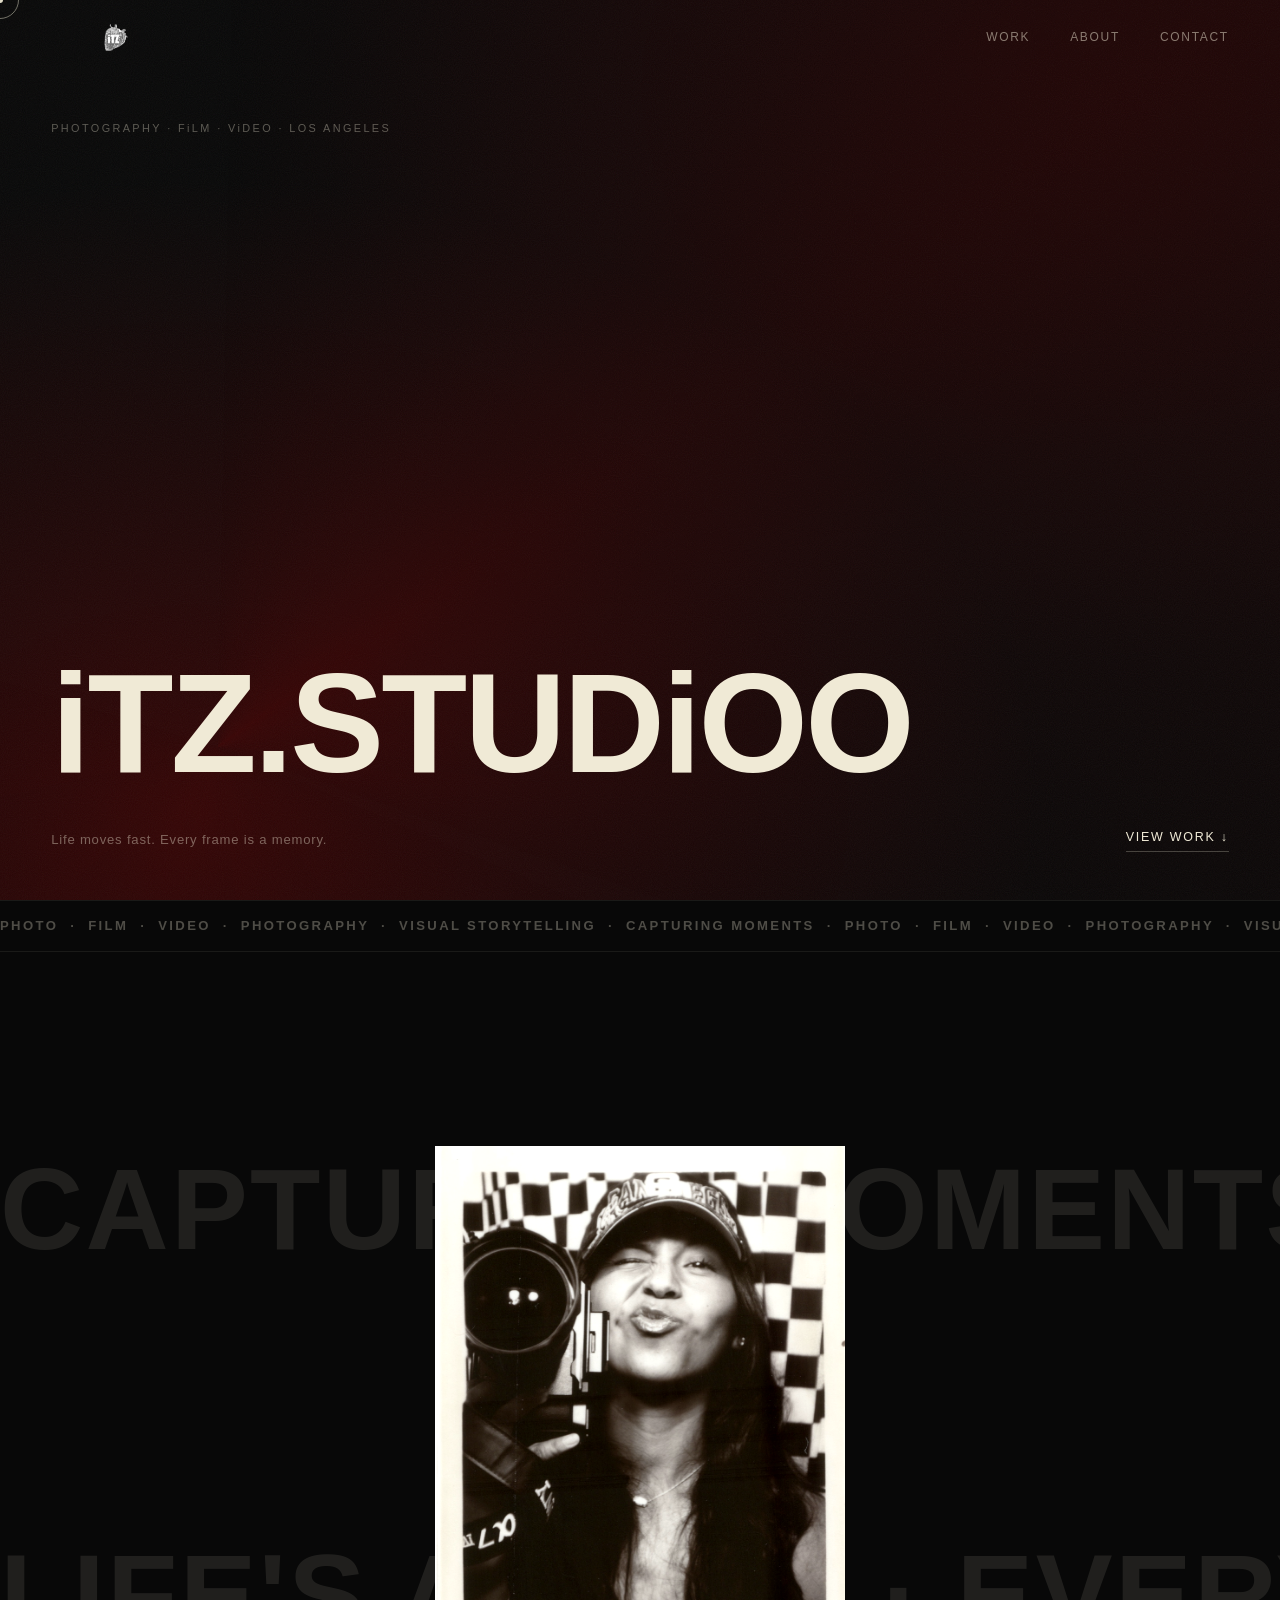
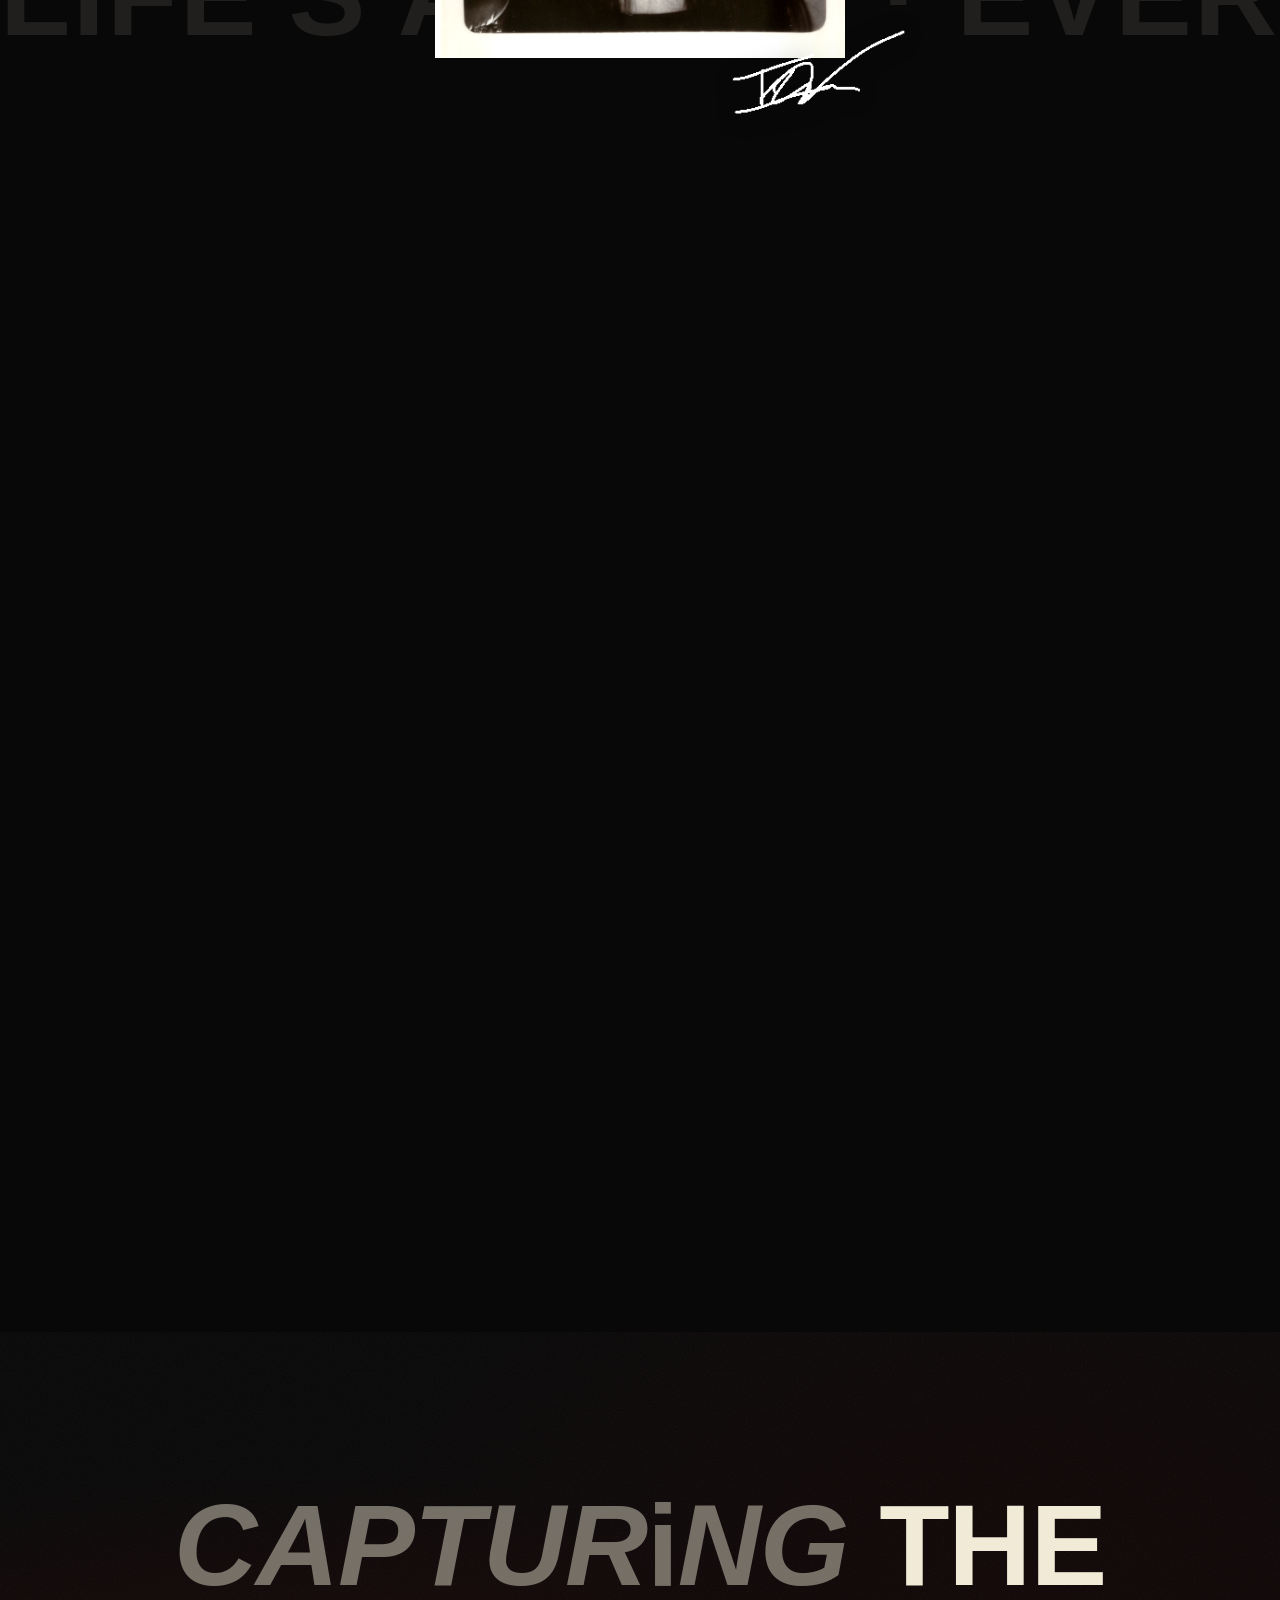
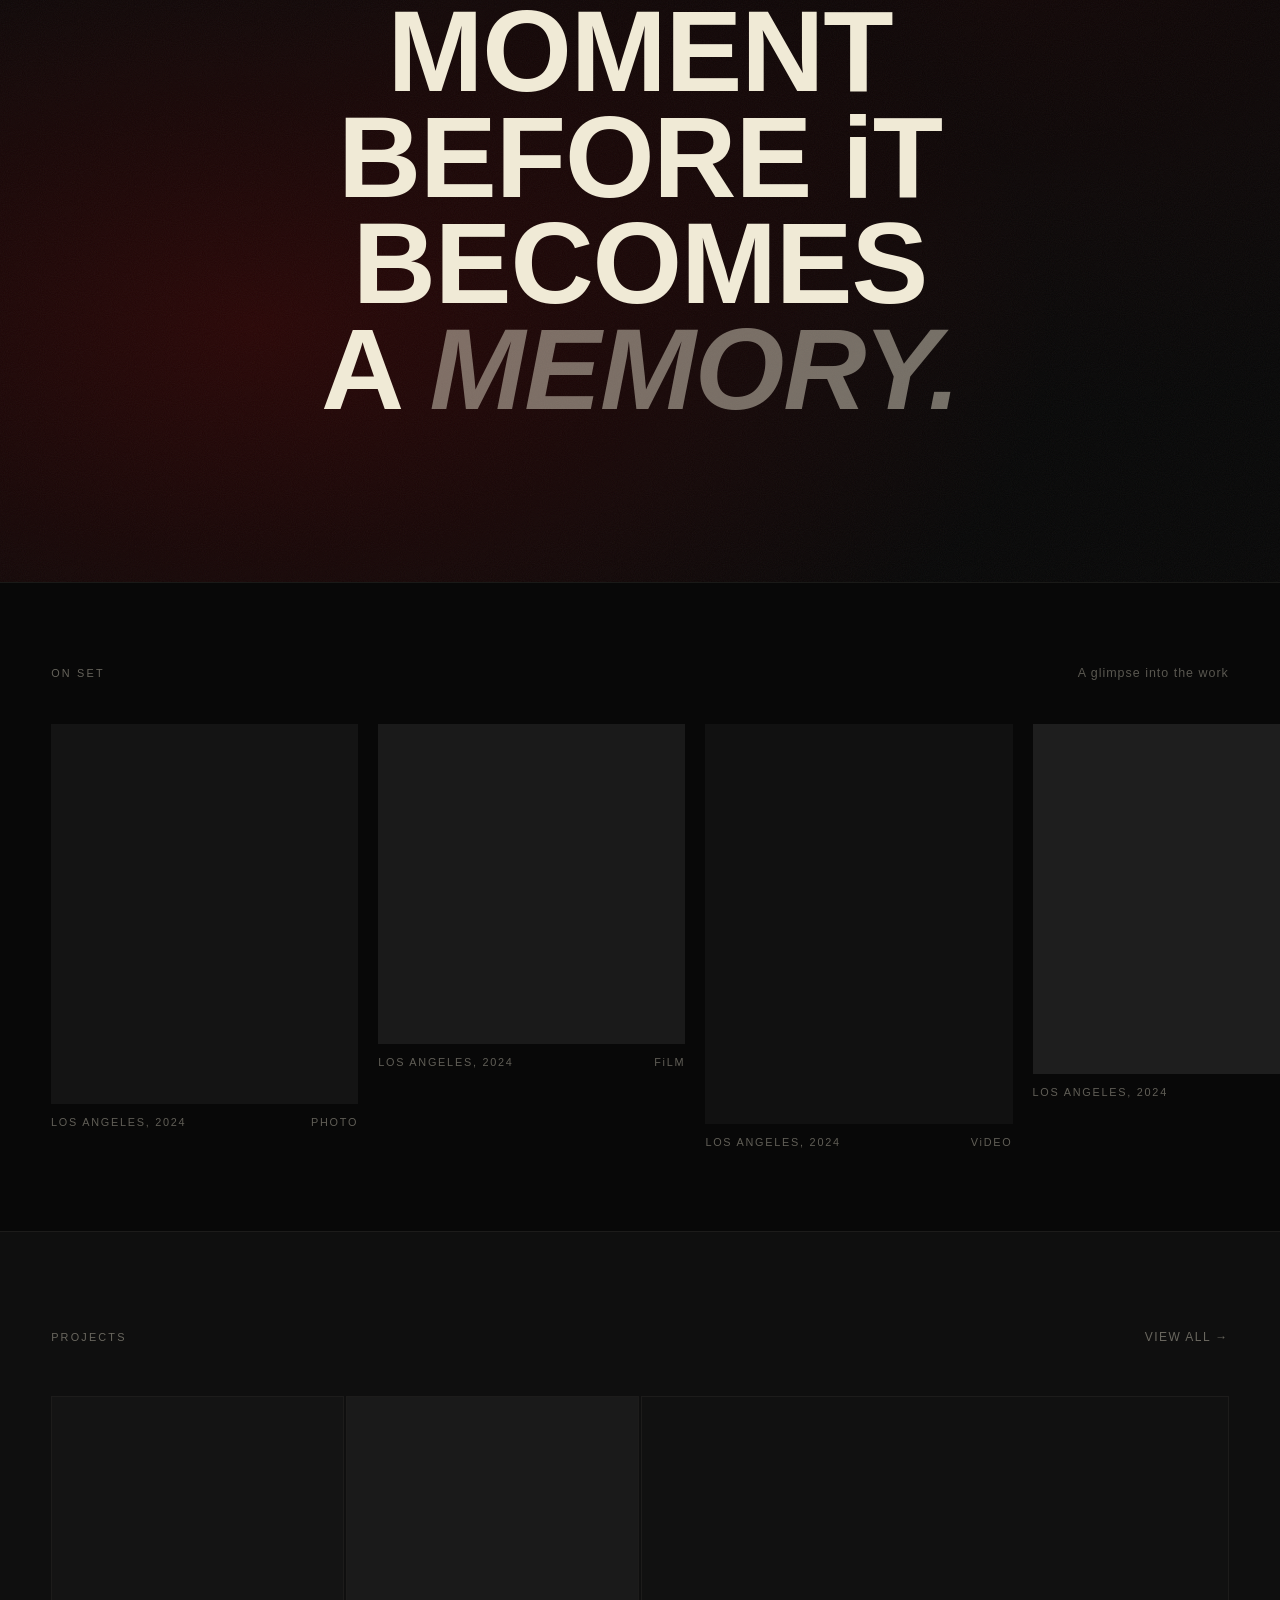
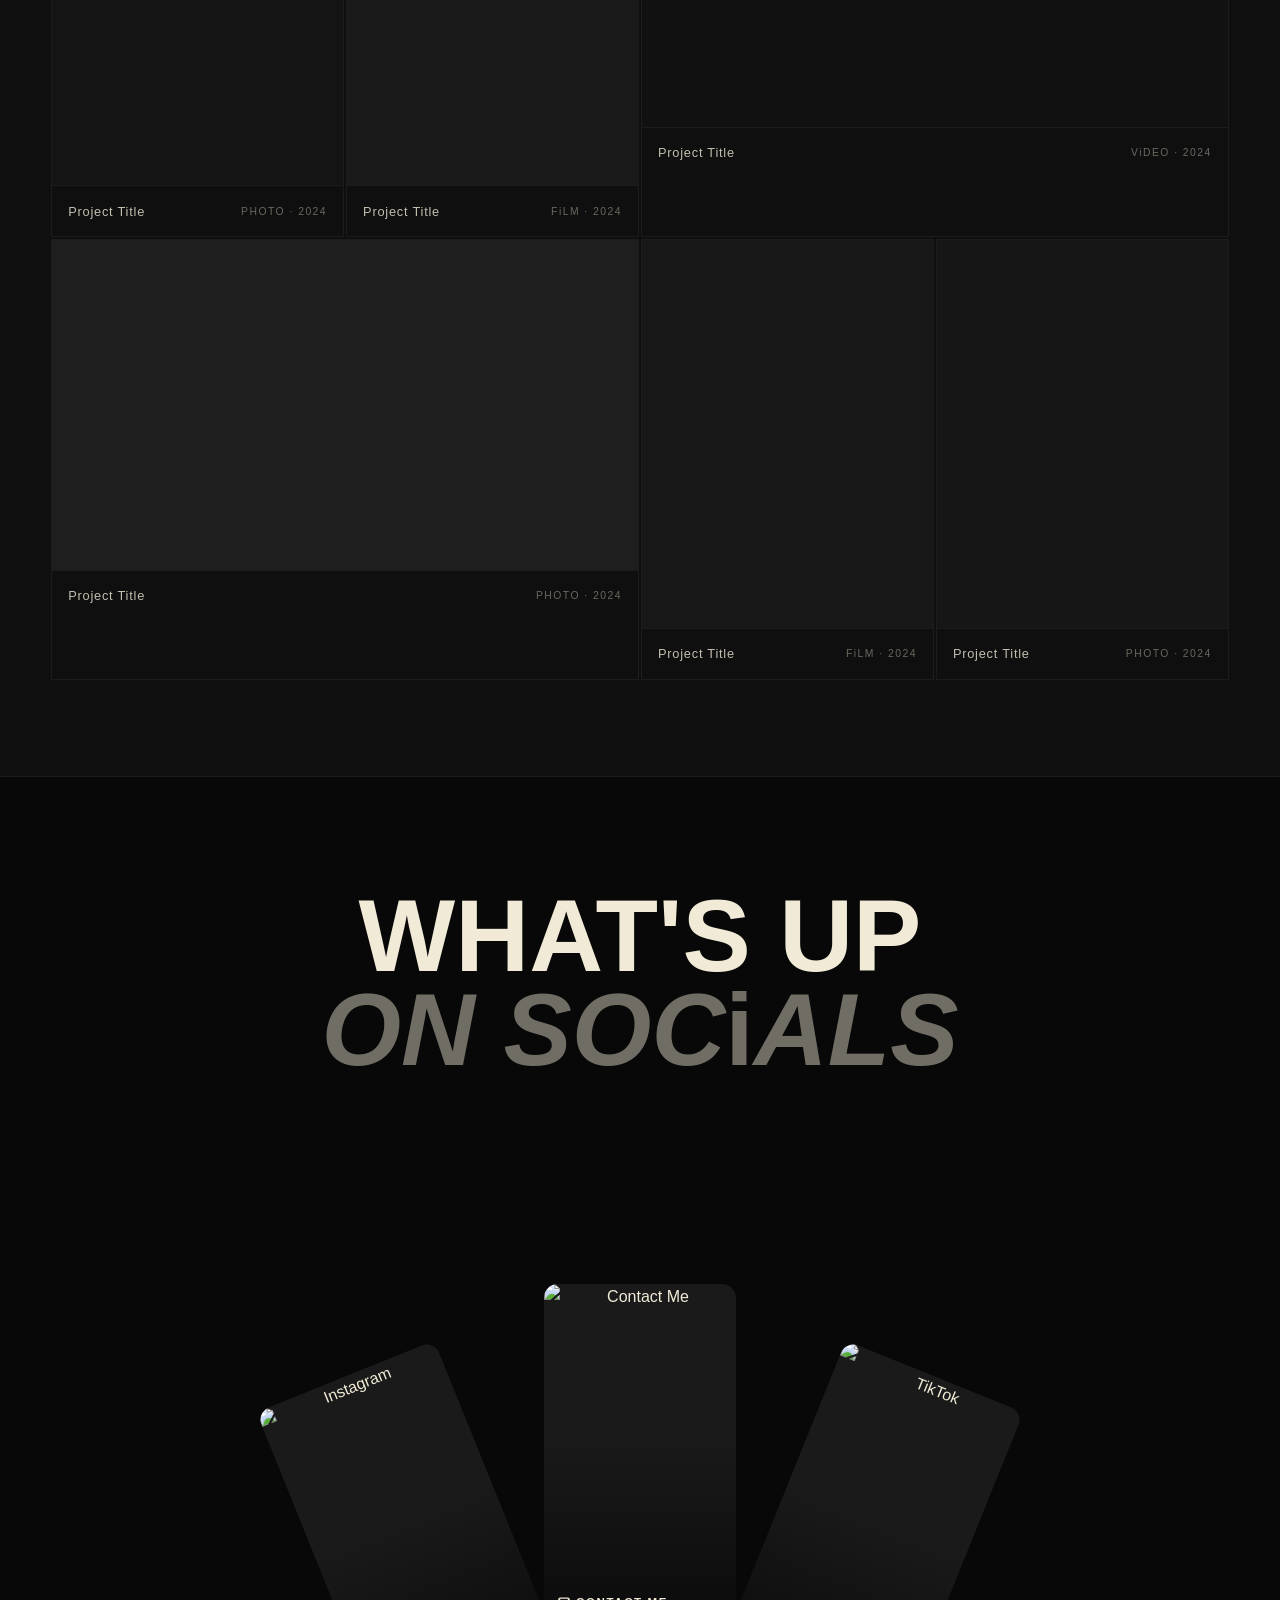
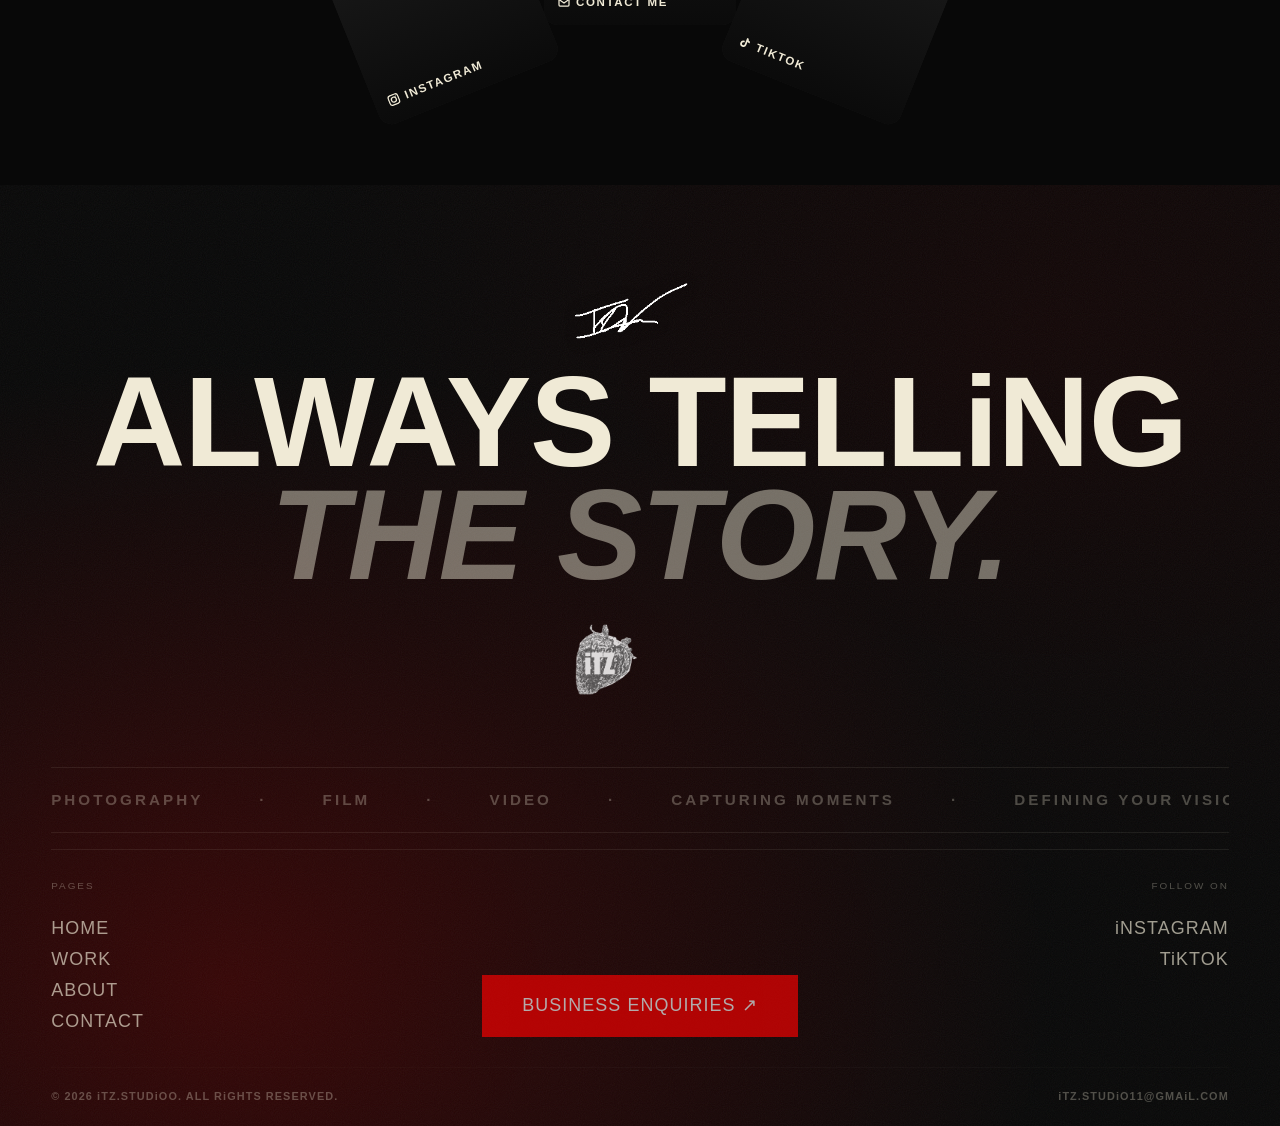
==== commit c6d93c6a: "Update social cards — real photos, icons, hover fix, TikTok image - Add Cloudinary images to all 3 s" ====
--- a/index.html
+++ b/index.html
@@ -26,10 +26,9 @@
   <section class="hero" id="heroSection">
     <div class="hero-bg"></div>
     <div class="hero-noise"></div>
+    <div class="hero-bg-logo"></div>
     <div class="hero-motion"></div>
-    <div class="hero-reveal-layer">
-      <div class="hero-reveal-blob"></div>
-    </div>
+    <div class="hero-lens"></div>
     <p class="hero-eyebrow">Photography · Film · Video · Los Angeles</p>
     <h1 class="hero-title" id="heroTitle">
       <span class="hero-line"><span>iTZ.STUDiOO</span></span>
@@ -176,23 +175,27 @@
   <section class="socials-section">
     <h2 class="socials-title">What's up<br/><em>on socials</em></h2>
     <div class="socials-cards">
-      <div class="social-card">
-        <div class="social-card-img" style="background:#141414;"><!-- <img src="images/social-instagram.jpg" /> --></div>
-        <div class="social-card-overlay"><span>Instagram</span></div>
-      </div>
-      <div class="social-card">
-        <div class="social-card-img" style="background:#111;"><!-- <img src="images/social-tiktok.jpg" /> --></div>
-        <div class="social-card-overlay"><span>TikTok</span></div>
-      </div>
-      <div class="social-card">
-        <div class="social-card-img" style="background:#1a1a1a;"><!-- <img src="images/social-contact.jpg" /> --></div>
-        <div class="social-card-overlay"><span>Contact Me</span></div>
-      </div>
-    </div>
-    <div class="socials-links">
-      <a href="https://www.instagram.com/ivilla.11/" target="_blank" rel="noopener">Instagram ↗</a>
-      <a href="https://www.tiktok.com/@ivilla" target="_blank" rel="noopener">TikTok ↗</a>
-      <a href="contact.html">Contact Me ↗</a>
+      <a class="social-card" href="https://www.instagram.com/ivilla.11/" target="_blank" rel="noopener">
+        <div class="social-card-img"><img src="https://res.cloudinary.com/dwd3kelch/image/upload/v1773584612/igCard_pfbwvk.jpg" alt="Instagram" /></div>
+        <div class="social-card-overlay"><span>
+          <svg width="12" height="12" viewBox="0 0 24 24" fill="none" stroke="currentColor" stroke-width="2.5" stroke-linecap="round" stroke-linejoin="round"><rect x="2" y="2" width="20" height="20" rx="5"/><circle cx="12" cy="12" r="5"/><circle cx="17.5" cy="6.5" r="1" fill="currentColor" stroke="none"/></svg>
+          Instagram
+        </span></div>
+      </a>
+      <a class="social-card" href="contact.html">
+        <div class="social-card-img"><img src="https://res.cloudinary.com/dwd3kelch/image/upload/v1773584612/contactMeCard_xjoygm.jpg" alt="Contact Me" /></div>
+        <div class="social-card-overlay"><span>
+          <svg width="12" height="12" viewBox="0 0 24 24" fill="none" stroke="currentColor" stroke-width="2.5" stroke-linecap="round" stroke-linejoin="round"><rect x="2" y="4" width="20" height="16" rx="2"/><path d="M2 7l10 7 10-7"/></svg>
+          Contact Me
+        </span></div>
+      </a>
+      <a class="social-card" href="https://www.tiktok.com/@ivilla" target="_blank" rel="noopener">
+        <div class="social-card-img"><img src="https://res.cloudinary.com/dwd3kelch/image/upload/v1773585741/tt_d6qruh.jpg" alt="TikTok" /></div>
+        <div class="social-card-overlay"><span>
+          <svg width="12" height="12" viewBox="0 0 24 24" fill="currentColor"><path d="M19.59 6.69a4.83 4.83 0 0 1-3.77-4.25V2h-3.45v13.67a2.89 2.89 0 0 1-2.88 2.5 2.89 2.89 0 0 1-2.89-2.89 2.89 2.89 0 0 1 2.89-2.89c.28 0 .54.04.79.1V9.01a6.33 6.33 0 0 0-.79-.05 6.34 6.34 0 0 0-6.34 6.34 6.34 6.34 0 0 0 6.34 6.34 6.34 6.34 0 0 0 6.33-6.34V8.69a8.18 8.18 0 0 0 4.78 1.52V6.76a4.85 4.85 0 0 1-1.01-.07z"/></svg>
+          TikTok
+        </span></div>
+      </a>
     </div>
   </section>
 
--- a/css/style.css
+++ b/css/style.css
@@ -240,55 +240,36 @@
   to   { transform: rotate(360deg); }
 }
 
-/* Hero spotlight reveal layer */
-.hero-reveal-layer {
+/* ── HERO LOGO BACKGROUND (always visible, dimly lit) ── */
+.hero-bg-logo {
+  position: absolute; inset: 0; z-index: 1;
+  background: url(images/logo-l.png) no-repeat center 42%;
+  background-size: 52%;
+  filter: grayscale(1) brightness(0.28) contrast(1.4);
+  pointer-events: none;
+}
+
+/* ── HERO LENS REVEAL (Lando-style ellipse) ── */
+.hero-lens {
   position: absolute; inset: 0; z-index: 2;
-  overflow: hidden; pointer-events: none;
-}
-
-/* Morphing blob that follows the cursor */
-.hero-reveal-blob {
-  position: absolute;
-  width: 400px; height: 380px;
-  transform: translate(-50%, -50%);
-  background-image: url(images/logo-m.png);
-  background-repeat: repeat;
-  background-size: 130px;
-  filter: grayscale(1) brightness(.65) contrast(1.15);
+  background: url(images/logo-l.png) no-repeat center 42%;
+  background-size: 52%;
+  filter: grayscale(1) brightness(0.85) contrast(1.1);
+  clip-path: ellipse(0% 0% at 50% 50%);
   opacity: 0;
-  transition: opacity .35s ease;
-  animation: blobMorph 6s ease-in-out infinite;
-}
-.hero-reveal-blob::after {
+  pointer-events: none;
+  will-change: clip-path;
+  transition: opacity 0.25s ease;
+}
+/* Lime color wash clipped inside the lens */
+.hero-lens::after {
   content: '';
   position: absolute; inset: 0;
-  background: rgba(170,255,52,.22);
+  background: rgba(170, 255, 52, 0.32);
   mix-blend-mode: screen;
 }
-.hero-reveal-blob.active { opacity: 1; }
-
-@keyframes blobMorph {
-  0%, 100% {
-    clip-path: polygon(
-      52% 2%,  82% 12%, 98% 38%, 92% 68%,
-      72% 96%, 38% 98%, 10% 78%, 2%  48%,
-      12% 18%, 35%  4%
-    );
-  }
-  33% {
-    clip-path: polygon(
-      62% 5%,  92% 22%, 96% 52%, 82% 82%,
-      58% 98%, 26% 88%, 4%  64%, 6%  34%,
-      22% 10%, 48%  0%
-    );
-  }
-  66% {
-    clip-path: polygon(
-      44% 0%,  76% 16%, 100% 42%, 88% 72%,
-      64% 100%,30% 94%, 6%  70%, 2%  40%,
-      14% 14%, 38%  2%
-    );
-  }
+.hero-lens.active {
+  opacity: 1;
 }
 
 .hero-eyebrow {
@@ -421,7 +402,7 @@
 /* =====================
    SOCIALS FAN CARDS
    ===================== */
-.socials-section { padding: 7rem var(--pad); text-align: center; overflow: hidden; border-top: 1px solid rgba(240,234,214,.08); }
+.socials-section { padding: 7rem var(--pad) 10rem; text-align: center; overflow: hidden; border-top: 1px solid rgba(240,234,214,.08); }
 .socials-title { font-family: var(--font-display); font-size: clamp(3rem, 8vw, 7rem); line-height: .92; margin-bottom: 5rem; }
 .socials-title em { font-style: italic; opacity: .45; }
 .socials-cards { position: relative; height: clamp(360px, 52vh, 540px); display: flex; align-items: flex-end; justify-content: center; }
@@ -430,16 +411,20 @@
   width: clamp(130px, 15vw, 200px); aspect-ratio: 9/16;
   border-radius: 14px; overflow: hidden; cursor: none;
   transition: transform .55s var(--ease); transform-origin: bottom center;
+  display: block; text-decoration: none;
 }
 .social-card-img { width: 100%; height: 100%; background: var(--dark); position: relative; }
+.social-card-img img { position: absolute; inset: 0; width: 100%; height: 100%; object-fit: cover; }
 .social-card-overlay {
   position: absolute; inset: 0;
-  background: linear-gradient(to top, rgba(8,8,8,.8) 0%, transparent 50%);
-  display: flex; align-items: flex-end; padding: .75rem;
-  opacity: 0; transition: opacity .3s;
-}
-.social-card:hover .social-card-overlay { opacity: 1; }
-.social-card-overlay span { font-size: .65rem; letter-spacing: .14em; text-transform: uppercase; }
+  background: linear-gradient(to top, rgba(8,8,8,.85) 0%, transparent 55%);
+  display: flex; align-items: flex-end; padding: .85rem;
+}
+.social-card-overlay span {
+  font-size: .72rem; letter-spacing: .14em; text-transform: uppercase;
+  font-family: var(--font-display); font-weight: 800;
+  display: flex; align-items: center; gap: .4rem;
+}
 
 /* Fan positions — 3 cards */
 .social-card:nth-child(1) { transform: rotate(-22deg) translateX(-180px); z-index: 1; }
@@ -450,7 +435,10 @@
 .socials-cards:hover .social-card:nth-child(2) { transform: rotate(0deg) translateY(-12px); }
 .socials-cards:hover .social-card:nth-child(3) { transform: rotate(26deg) translateX(210px); }
 
-.social-card:hover { transform: rotate(0deg) translateY(-22px) scale(1.06) !important; z-index: 10 !important; }
+/* Each card lifts in its own position — no dragging to center */
+.social-card:nth-child(1):hover { transform: rotate(-18deg) translateX(-210px) translateY(-24px) scale(1.06) !important; z-index: 10 !important; }
+.social-card:nth-child(2):hover { transform: rotate(0deg)                       translateY(-24px) scale(1.06) !important; z-index: 10 !important; }
+.social-card:nth-child(3):hover { transform: rotate(18deg)  translateX(210px)   translateY(-24px) scale(1.06) !important; z-index: 10 !important; }
 
 .socials-links { display: flex; justify-content: center; gap: 2rem; margin-top: 6rem; padding-top: 1rem; }
 .socials-links a {
@@ -517,10 +505,15 @@
 .footer-sig-img.visible { opacity: 1; transform: translateY(0); }
 
 /* Filmstrip scene on about page */
+.about-image {
+  overflow: hidden;
+  align-self: stretch;
+}
 .filmstrip-scene {
   position: relative;
   width: 100%;
-  min-height: 680px;
+  height: 100%;
+  min-height: 500px;
   display: flex;
   align-items: center;
   justify-content: center;
@@ -819,6 +812,9 @@
   .social-card:nth-child(1) { transform: rotate(-22deg) translateX(-120px); }
   .social-card:nth-child(2) { transform: rotate(0deg); }
   .social-card:nth-child(3) { transform: rotate(22deg) translateX(120px); }
+  .social-card:nth-child(1):hover { transform: rotate(-18deg) translateX(-120px) translateY(-20px) scale(1.06) !important; }
+  .social-card:nth-child(2):hover { transform: rotate(0deg)                       translateY(-20px) scale(1.06) !important; }
+  .social-card:nth-child(3):hover { transform: rotate(18deg)  translateX(120px)   translateY(-20px) scale(1.06) !important; }
   .footer-nav-grid { grid-template-columns: 1fr 1fr; }
   .footer-nav-col.center { grid-column: span 2; }
   .about-section { grid-template-columns: 1fr; gap: 3rem; }
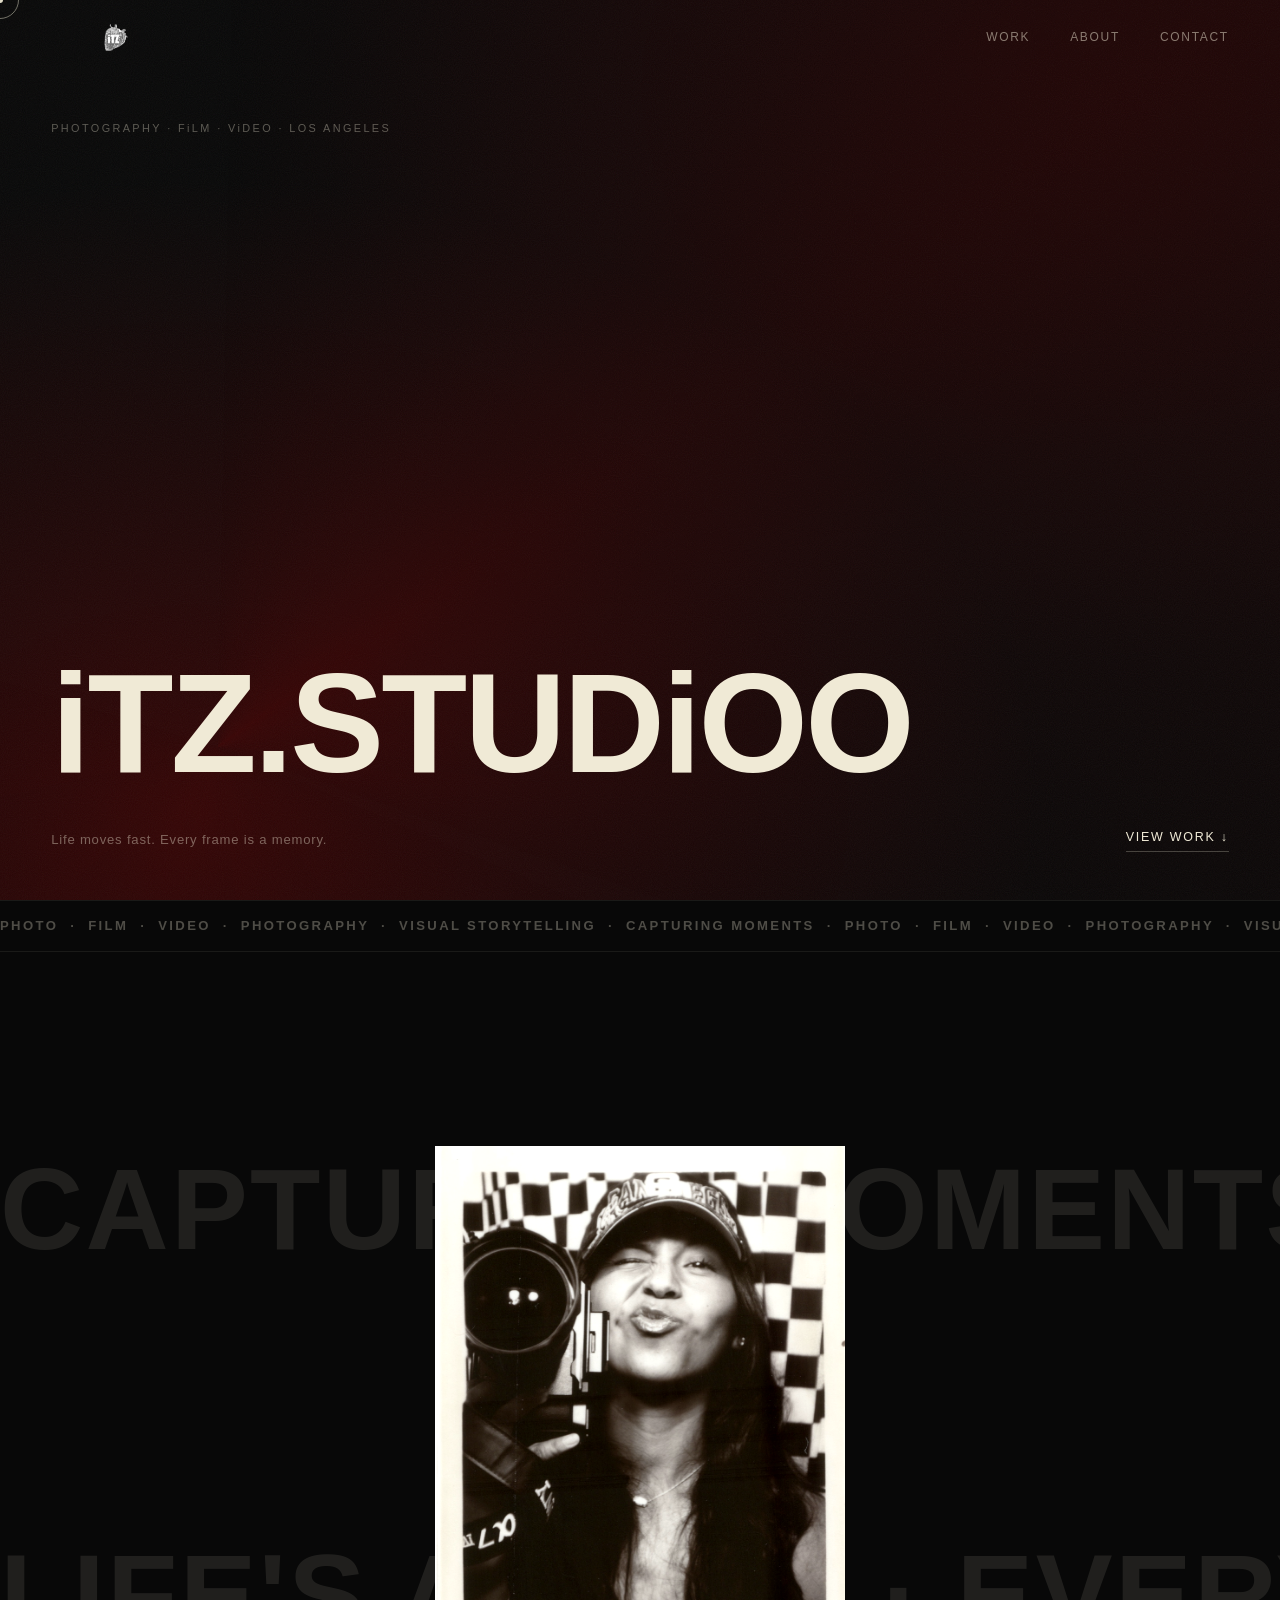
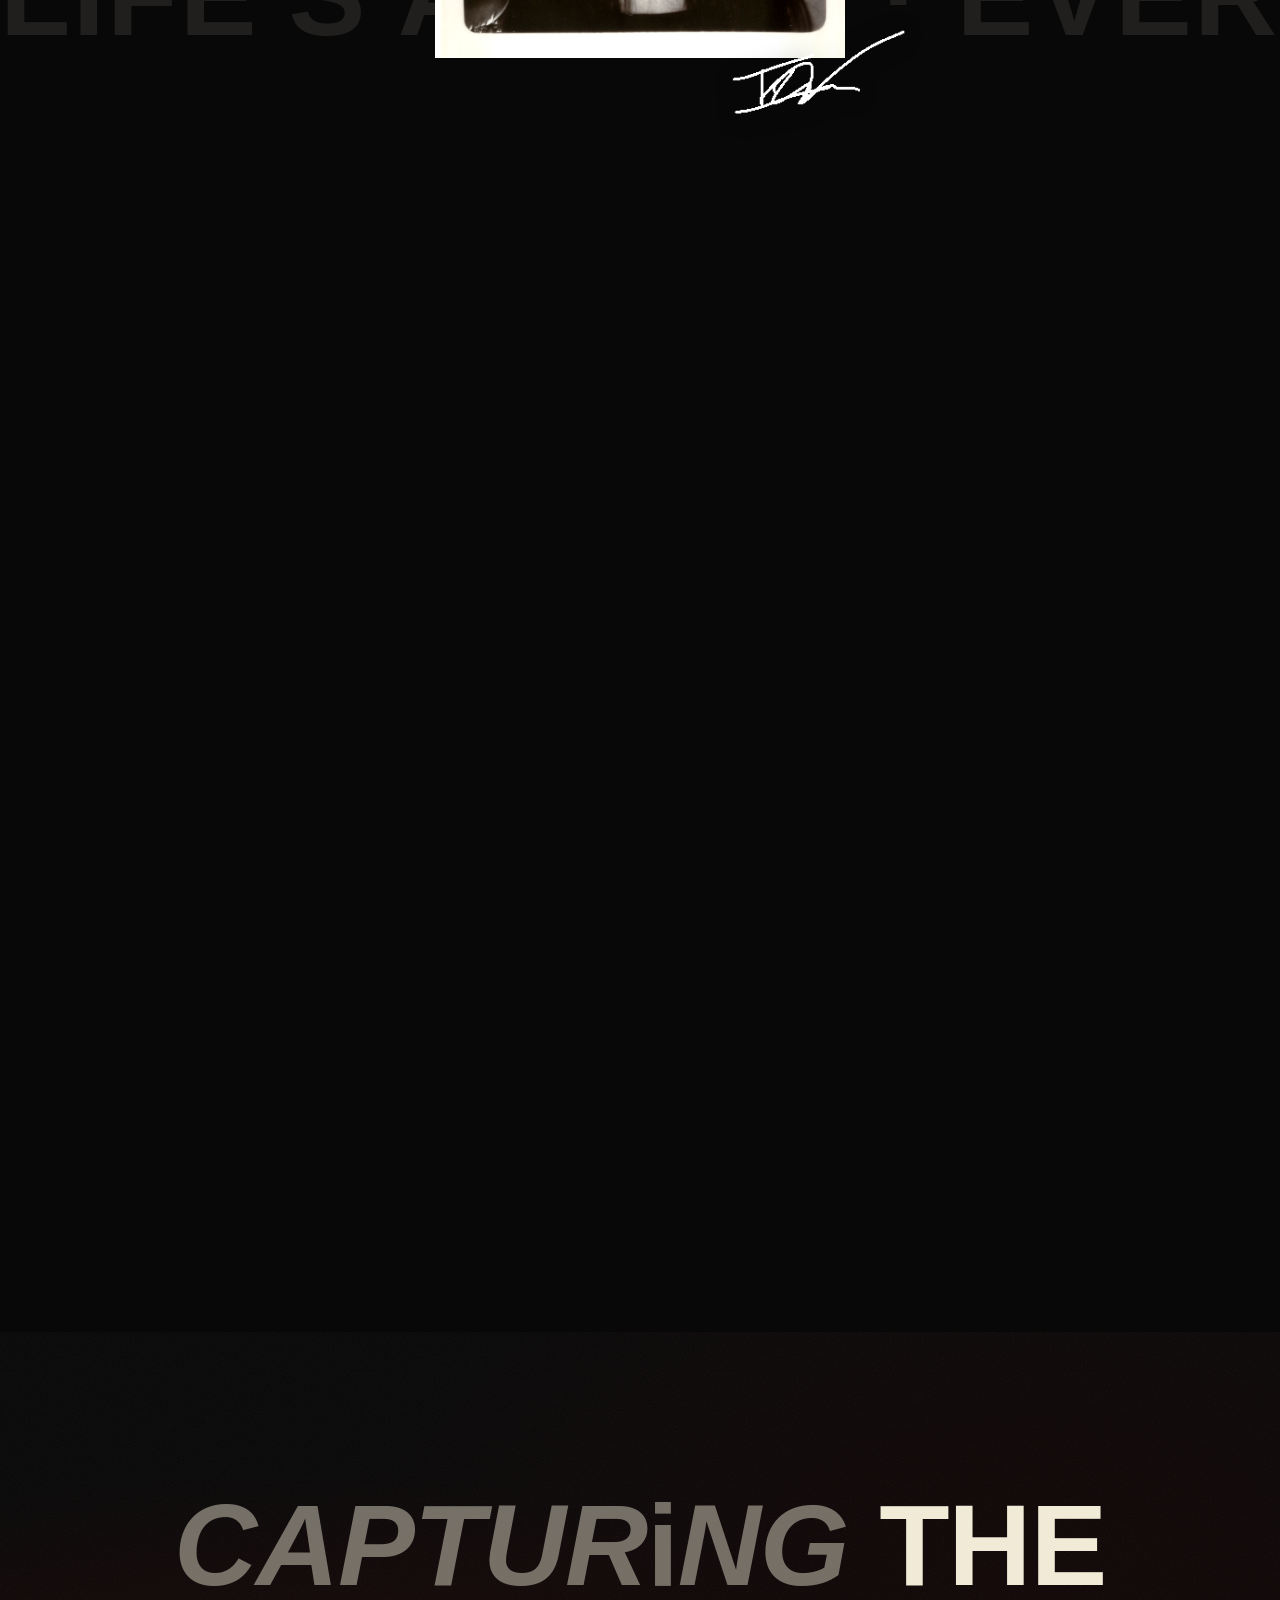
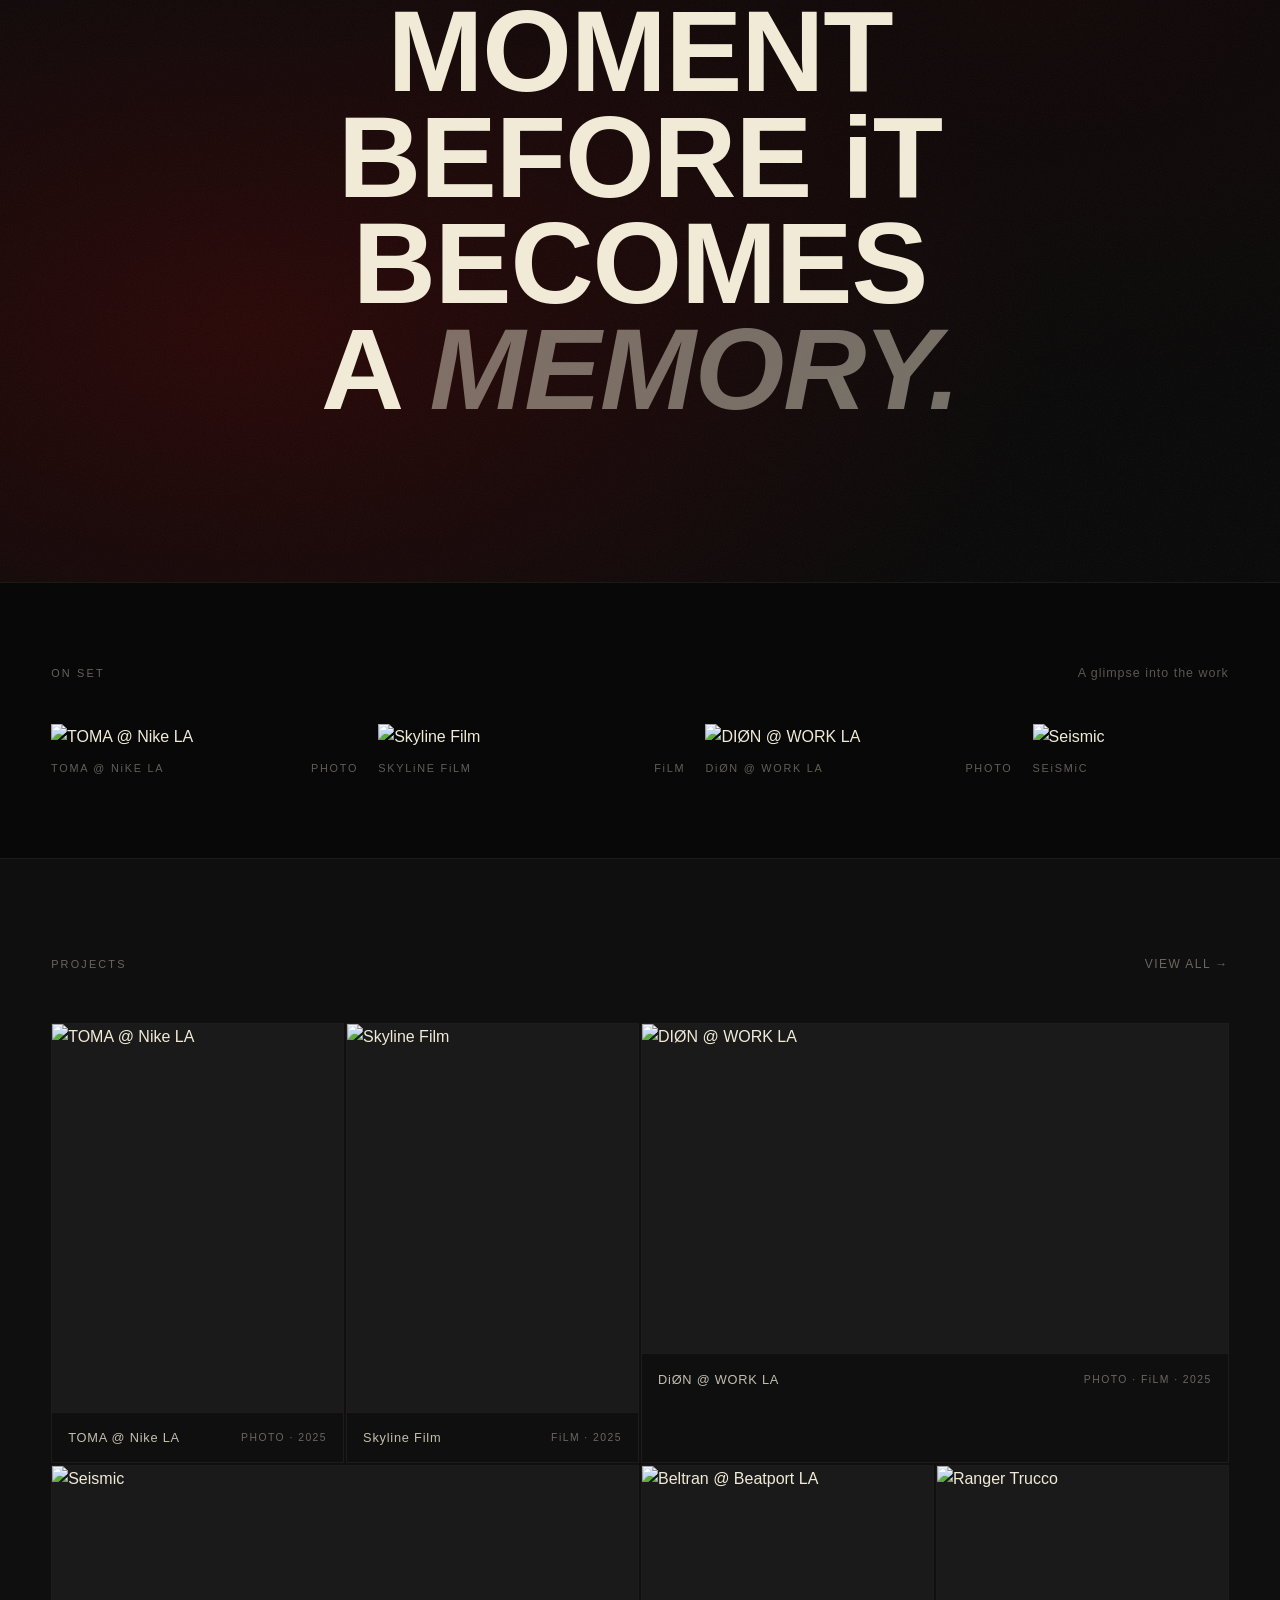
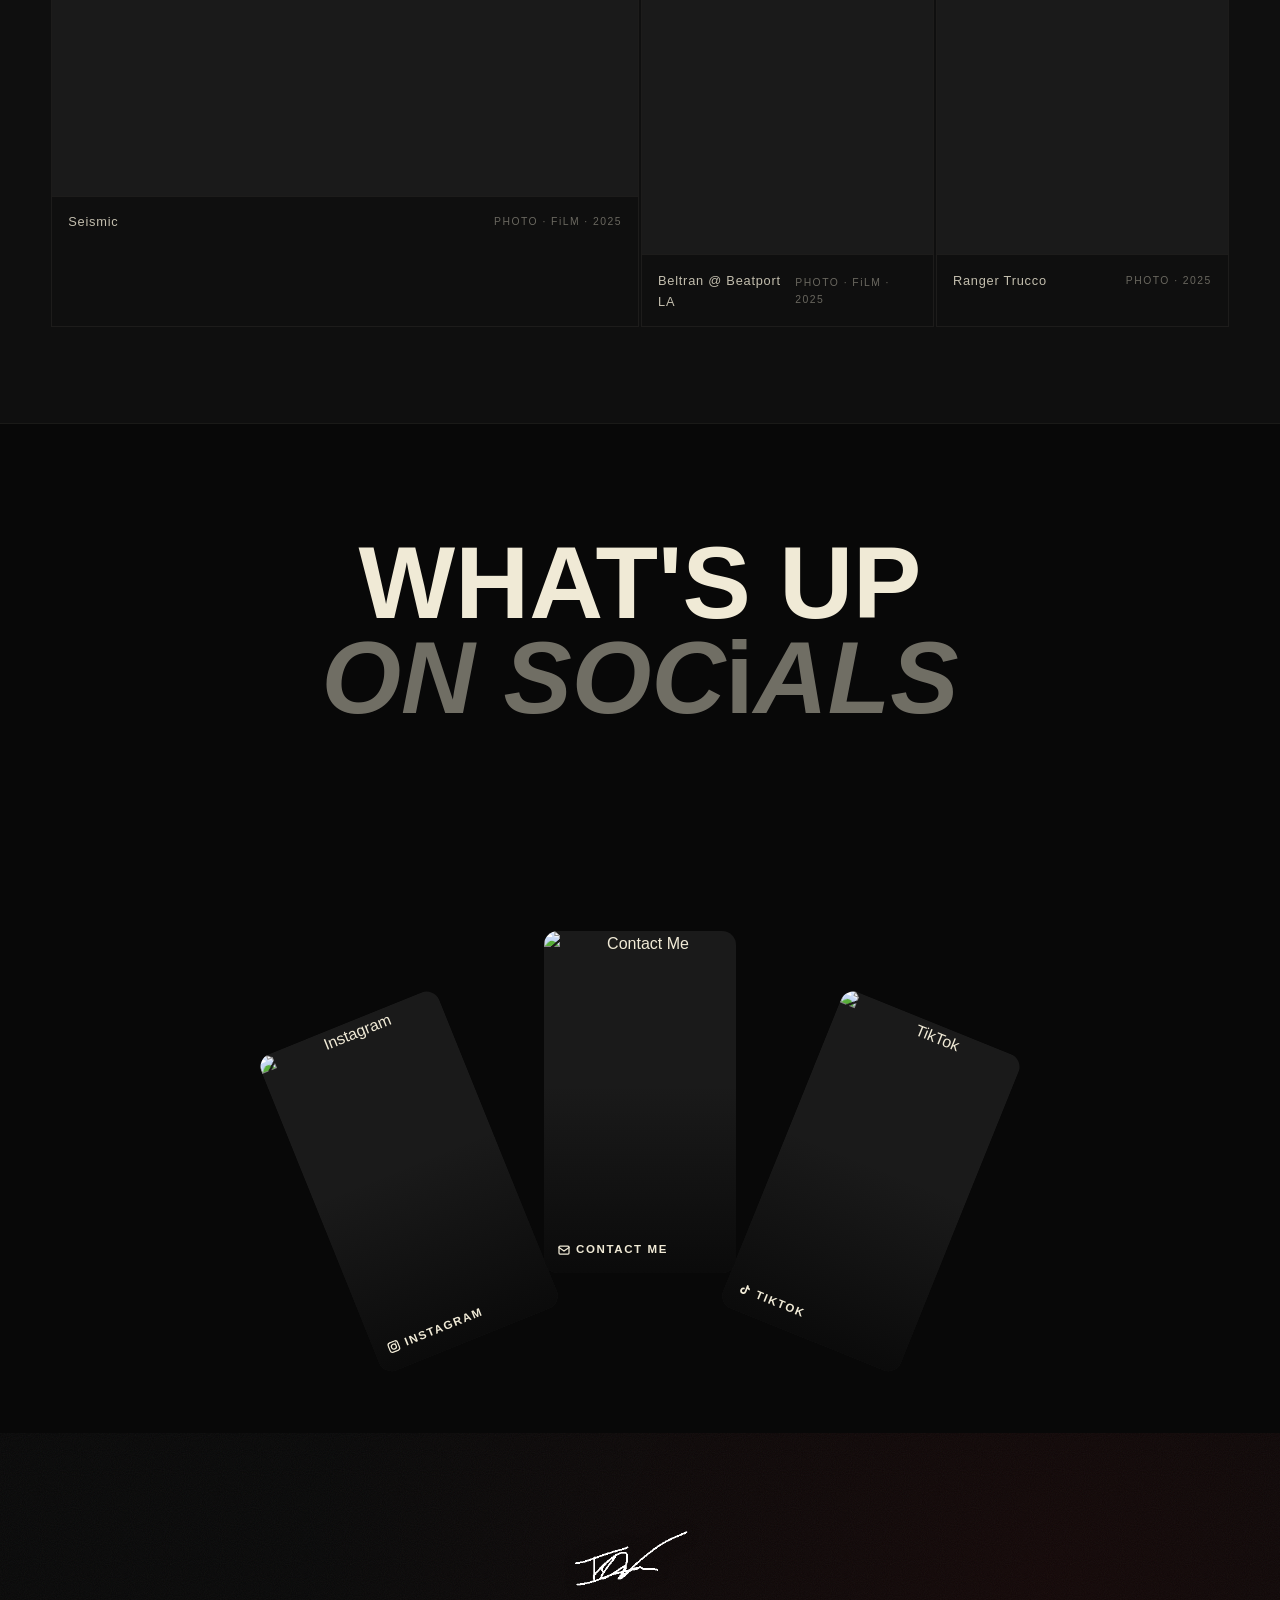
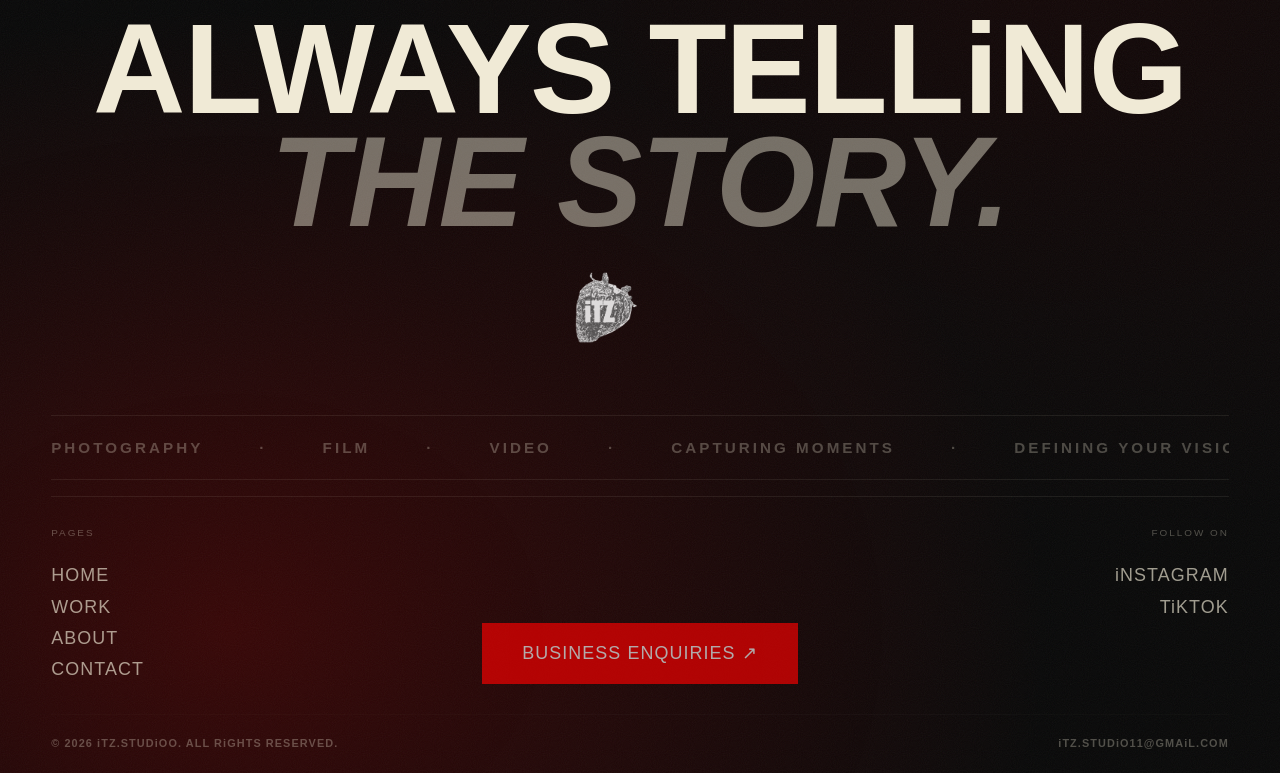
==== commit 4526444d: "Featured projects on homepage, smart work filters, real On Set strip - Populate homepage photo strip" ====
--- a/index.html
+++ b/index.html
@@ -92,28 +92,36 @@
     <div class="photo-strip-overflow">
       <div class="photo-strip-track" id="photoStripTrack">
         <div class="photo-card">
-          <div class="photo-card-img"><div style="background:#141414; height:380px;"></div><!-- <img src="images/set-1.jpg" /> --></div>
-          <div class="photo-card-label"><span>LOS ANGELES, 2024</span><span>Photo</span></div>
-        </div>
-        <div class="photo-card">
-          <div class="photo-card-img"><div style="background:#1a1a1a; height:320px;"></div></div>
-          <div class="photo-card-label"><span>LOS ANGELES, 2024</span><span>Film</span></div>
-        </div>
-        <div class="photo-card">
-          <div class="photo-card-img"><div style="background:#111; height:400px;"></div></div>
-          <div class="photo-card-label"><span>LOS ANGELES, 2024</span><span>Video</span></div>
-        </div>
-        <div class="photo-card">
-          <div class="photo-card-img"><div style="background:#1e1e1e; height:350px;"></div></div>
-          <div class="photo-card-label"><span>LOS ANGELES, 2024</span><span>Photo</span></div>
-        </div>
-        <div class="photo-card">
-          <div class="photo-card-img"><div style="background:#181818; height:370px;"></div></div>
-          <div class="photo-card-label"><span>LOS ANGELES, 2024</span><span>Film</span></div>
-        </div>
-        <div class="photo-card">
-          <div class="photo-card-img"><div style="background:#161616; height:310px;"></div></div>
-          <div class="photo-card-label"><span>LOS ANGELES, 2024</span><span>Photo</span></div>
+          <div class="photo-card-img"><img src="https://res.cloudinary.com/dwd3kelch/image/upload/v1773630202/DSC06708_t9ju3c.jpg" alt="TOMA @ Nike LA" /></div>
+          <div class="photo-card-label"><span>TOMA @ Nike LA</span><span>Photo</span></div>
+        </div>
+        <div class="photo-card">
+          <div class="photo-card-img"><img src="https://res.cloudinary.com/dwd3kelch/image/upload/v1773634511/IMG_1947_ureyul.jpg" alt="Skyline Film" /></div>
+          <div class="photo-card-label"><span>Skyline Film</span><span>Film</span></div>
+        </div>
+        <div class="photo-card">
+          <div class="photo-card-img"><img src="https://res.cloudinary.com/dwd3kelch/image/upload/v1773630222/DSC01096_scgnpu.jpg" alt="DIØN @ WORK LA" /></div>
+          <div class="photo-card-label"><span>DIØN @ WORK LA</span><span>Photo</span></div>
+        </div>
+        <div class="photo-card">
+          <div class="photo-card-img"><img src="https://res.cloudinary.com/dwd3kelch/image/upload/v1773633505/mochakk3_p46cmx.jpg" alt="Seismic" /></div>
+          <div class="photo-card-label"><span>Seismic</span><span>Photo</span></div>
+        </div>
+        <div class="photo-card">
+          <div class="photo-card-img"><img src="https://res.cloudinary.com/dwd3kelch/image/upload/v1773634668/IMG_2595_cbhbec.jpg" alt="Ian Asher Film" /></div>
+          <div class="photo-card-label"><span>Ian Asher Film</span><span>Film</span></div>
+        </div>
+        <div class="photo-card">
+          <div class="photo-card-img"><img src="https://res.cloudinary.com/dwd3kelch/image/upload/v1773633465/DSC08900_bx5bez.jpg" alt="Ranger Trucco" /></div>
+          <div class="photo-card-label"><span>Ranger Trucco</span><span>Photo</span></div>
+        </div>
+        <div class="photo-card">
+          <div class="photo-card-img"><img src="https://res.cloudinary.com/dwd3kelch/image/upload/v1773633472/DSC07061_t1fkpg.jpg" alt="Elliot & Liam" /></div>
+          <div class="photo-card-label"><span>Elliot &amp; Liam @ Sound</span><span>Photo</span></div>
+        </div>
+        <div class="photo-card">
+          <div class="photo-card-img"><img src="https://res.cloudinary.com/dwd3kelch/image/upload/v1773630578/DSC07103_lpic2p.jpg" alt="Beltran @ Beatport" /></div>
+          <div class="photo-card-label"><span>Beltran @ Beatport LA</span><span>Photo</span></div>
         </div>
       </div>
     </div>
@@ -128,45 +136,45 @@
     <div class="project-grid">
       <div class="project-card" data-reveal>
         <div class="project-card-img">
-          <div class="feat-layer base" style="background:#141414;"></div>
-          <div class="feat-layer reveal" style="background:#2a2010;"></div>
-        </div>
-        <div class="project-card-footer"><span class="project-name">Project Title</span><span class="project-cat">Photo · 2024</span></div>
-      </div>
-      <div class="project-card" data-reveal>
-        <div class="project-card-img">
-          <div class="feat-layer base" style="background:#1a1a1a;"></div>
-          <div class="feat-layer reveal" style="background:#1e1810;"></div>
-        </div>
-        <div class="project-card-footer"><span class="project-name">Project Title</span><span class="project-cat">Film · 2024</span></div>
+          <img class="feat-layer base" src="https://res.cloudinary.com/dwd3kelch/image/upload/v1773630202/DSC06708_t9ju3c.jpg" alt="TOMA @ Nike LA" />
+          <div class="feat-layer reveal" style="background:rgba(170,255,52,.15);"></div>
+        </div>
+        <div class="project-card-footer"><span class="project-name">TOMA @ Nike LA</span><span class="project-cat">Photo · 2025</span></div>
+      </div>
+      <div class="project-card" data-reveal>
+        <div class="project-card-img">
+          <img class="feat-layer base" src="https://res.cloudinary.com/dwd3kelch/image/upload/v1773634511/IMG_1947_ureyul.jpg" alt="Skyline Film" />
+          <div class="feat-layer reveal" style="background:rgba(170,255,52,.15);"></div>
+        </div>
+        <div class="project-card-footer"><span class="project-name">Skyline Film</span><span class="project-cat">Film · 2025</span></div>
       </div>
       <div class="project-card wide" data-reveal>
         <div class="project-card-img">
-          <div class="feat-layer base" style="background:#111;"></div>
-          <div class="feat-layer reveal" style="background:#18160e;"></div>
-        </div>
-        <div class="project-card-footer"><span class="project-name">Project Title</span><span class="project-cat">Video · 2024</span></div>
+          <img class="feat-layer base" src="https://res.cloudinary.com/dwd3kelch/image/upload/v1773630222/DSC01096_scgnpu.jpg" alt="DIØN @ WORK LA" />
+          <div class="feat-layer reveal" style="background:rgba(170,255,52,.15);"></div>
+        </div>
+        <div class="project-card-footer"><span class="project-name">DIØN @ WORK LA</span><span class="project-cat">Photo · Film · 2025</span></div>
       </div>
       <div class="project-card wide" data-reveal>
         <div class="project-card-img">
-          <div class="feat-layer base" style="background:#1e1e1e;"></div>
-          <div class="feat-layer reveal" style="background:#282010;"></div>
-        </div>
-        <div class="project-card-footer"><span class="project-name">Project Title</span><span class="project-cat">Photo · 2024</span></div>
-      </div>
-      <div class="project-card" data-reveal>
-        <div class="project-card-img">
-          <div class="feat-layer base" style="background:#181818;"></div>
-          <div class="feat-layer reveal" style="background:#201a0e;"></div>
-        </div>
-        <div class="project-card-footer"><span class="project-name">Project Title</span><span class="project-cat">Film · 2024</span></div>
-      </div>
-      <div class="project-card" data-reveal>
-        <div class="project-card-img">
-          <div class="feat-layer base" style="background:#161616;"></div>
-          <div class="feat-layer reveal" style="background:#1c1a0c;"></div>
-        </div>
-        <div class="project-card-footer"><span class="project-name">Project Title</span><span class="project-cat">Photo · 2024</span></div>
+          <img class="feat-layer base" src="https://res.cloudinary.com/dwd3kelch/image/upload/v1773633505/mochakk3_p46cmx.jpg" alt="Seismic" />
+          <div class="feat-layer reveal" style="background:rgba(170,255,52,.15);"></div>
+        </div>
+        <div class="project-card-footer"><span class="project-name">Seismic</span><span class="project-cat">Photo · Film · 2025</span></div>
+      </div>
+      <div class="project-card" data-reveal>
+        <div class="project-card-img">
+          <img class="feat-layer base" src="https://res.cloudinary.com/dwd3kelch/image/upload/v1773630578/DSC07103_lpic2p.jpg" alt="Beltran @ Beatport LA" />
+          <div class="feat-layer reveal" style="background:rgba(170,255,52,.15);"></div>
+        </div>
+        <div class="project-card-footer"><span class="project-name">Beltran @ Beatport LA</span><span class="project-cat">Photo · Film · 2025</span></div>
+      </div>
+      <div class="project-card" data-reveal>
+        <div class="project-card-img">
+          <img class="feat-layer base" src="https://res.cloudinary.com/dwd3kelch/image/upload/v1773633465/DSC08900_bx5bez.jpg" alt="Ranger Trucco" />
+          <div class="feat-layer reveal" style="background:rgba(170,255,52,.15);"></div>
+        </div>
+        <div class="project-card-footer"><span class="project-name">Ranger Trucco</span><span class="project-cat">Photo · 2025</span></div>
       </div>
     </div>
   </section>
--- a/css/style.css
+++ b/css/style.css
@@ -388,7 +388,7 @@
 .project-card.wide { grid-column: span 2; }
 .project-card.wide .project-card-img { aspect-ratio: 16/9; }
 /* clip-path reveal on project cards */
-.project-card-img .feat-layer { position: absolute; inset: 0; width: 100%; height: 100%; transition: transform .7s var(--ease); }
+.project-card-img .feat-layer { position: absolute; inset: 0; width: 100%; height: 100%; transition: transform .7s var(--ease); object-fit: cover; }
 .project-card:hover .feat-layer { transform: scale(1.05); }
 .project-card-img .feat-layer.reveal {
   clip-path: circle(0% at var(--x,50%) var(--y,50%));
@@ -757,6 +757,7 @@
 .masonry-grid .grid-item.hidden { display: none; }
 .video-thumb { position: relative; width: 100%; }
 .video-thumb iframe { width: 100%; aspect-ratio: 16/9; border: none; }
+.grid-item img, .grid-item video { width: 100%; display: block; object-fit: cover; }
 
 /* ABOUT */
 .about-section { min-height: 100svh; padding: calc(var(--nav-h) + 4rem) var(--pad) 6rem; display: grid; grid-template-columns: 1fr 1fr; gap: 6rem; align-items: start; }
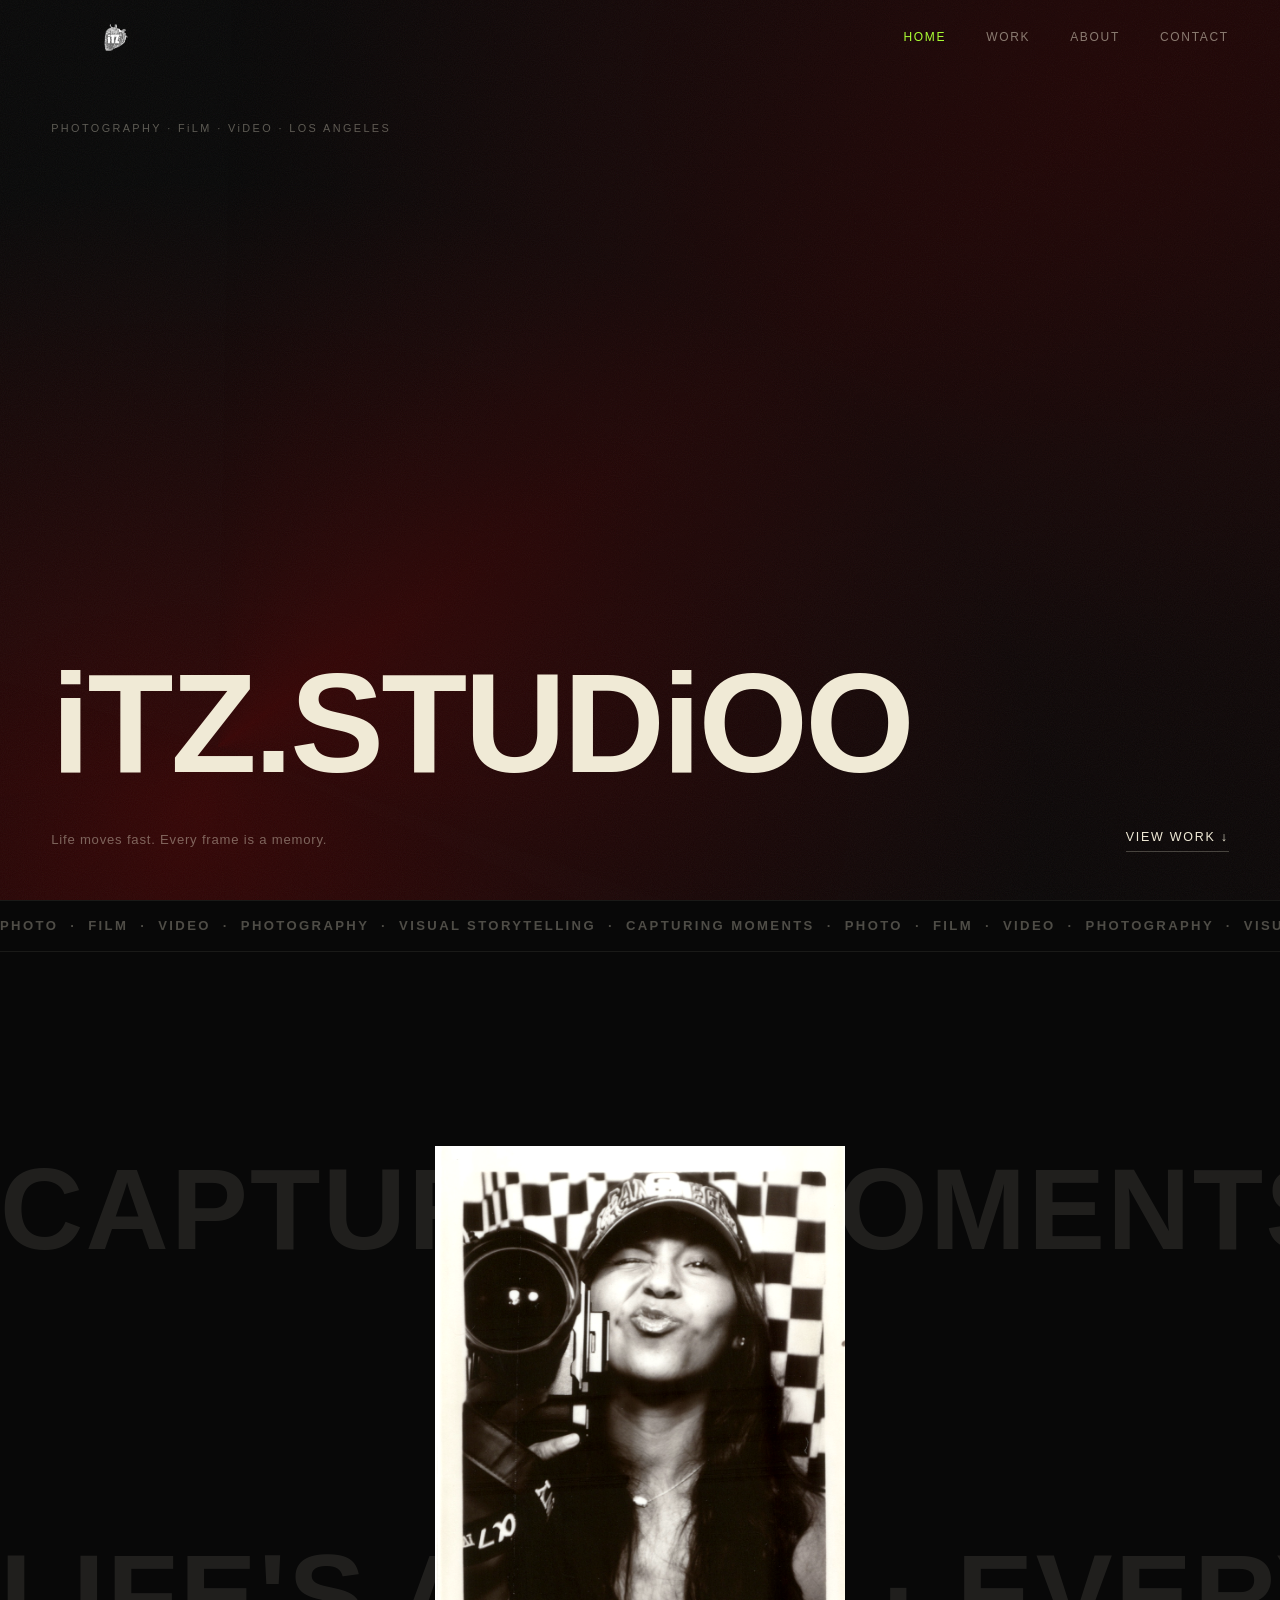
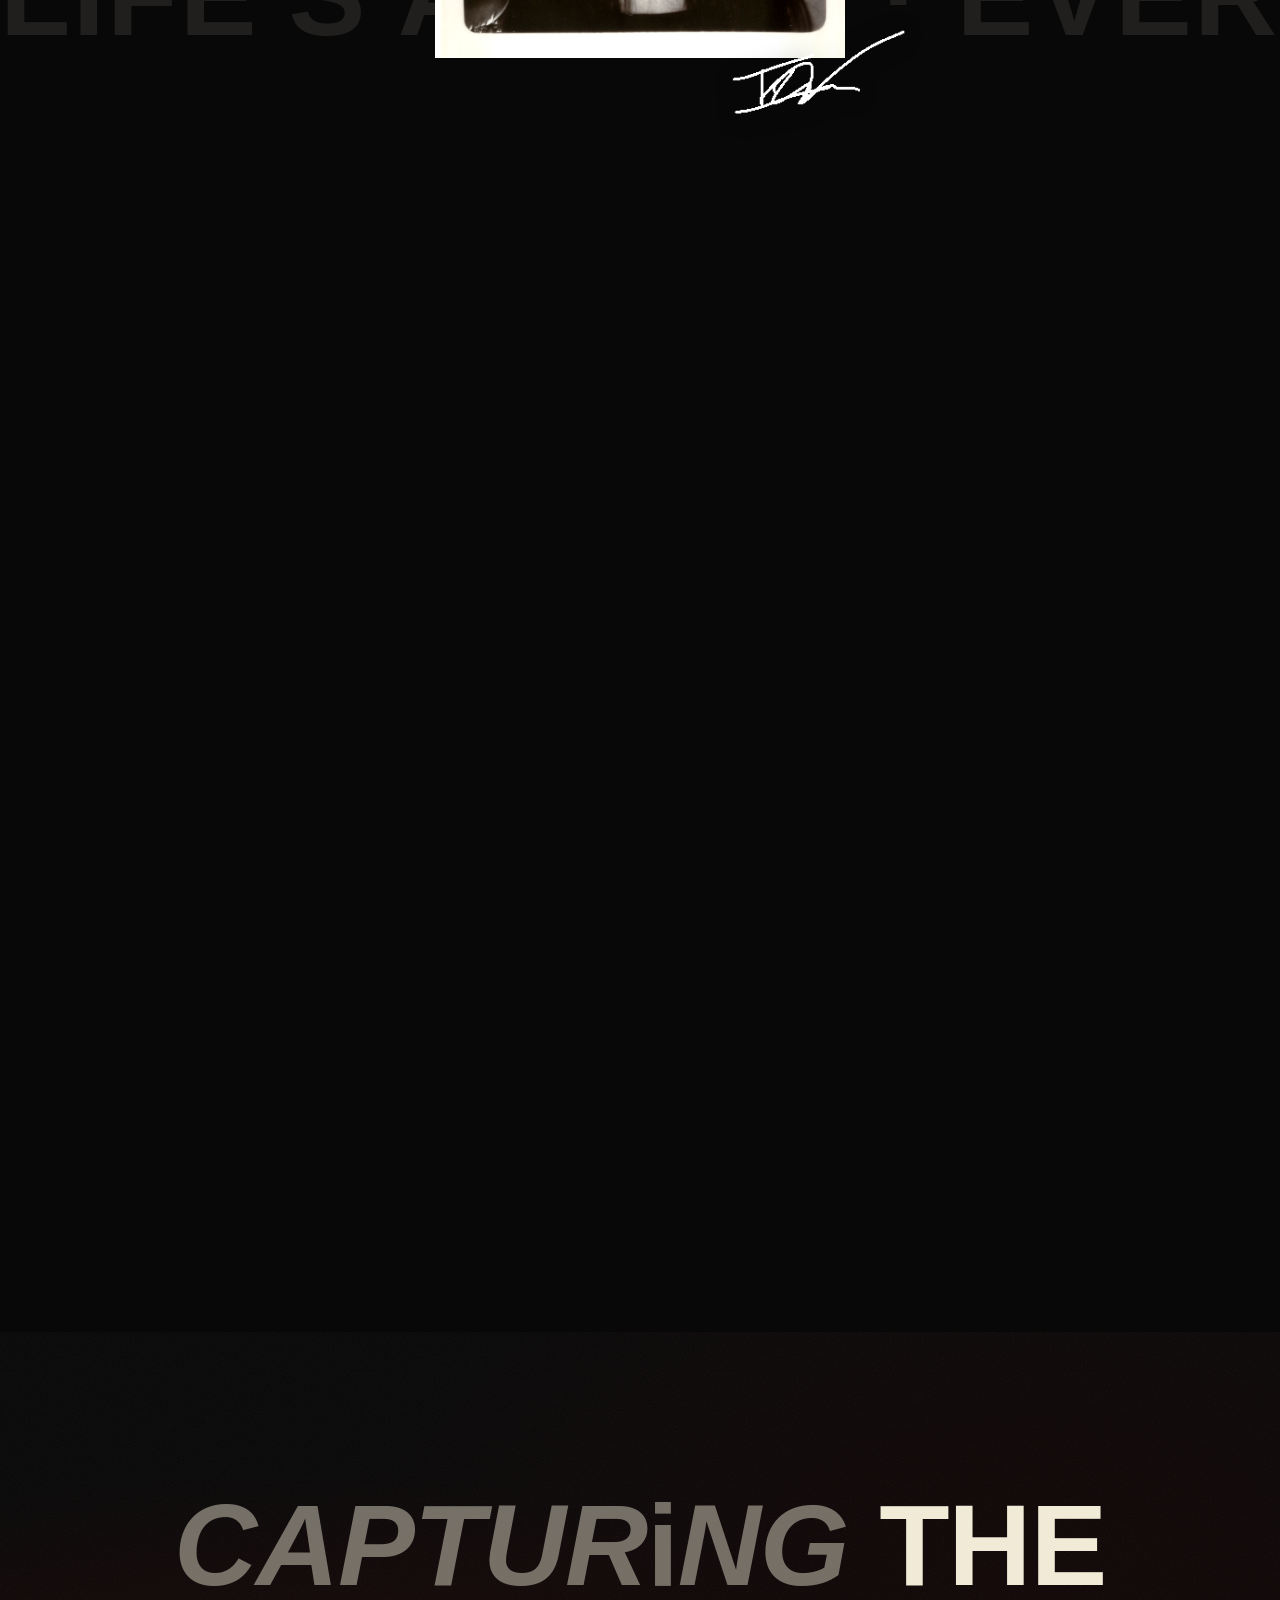
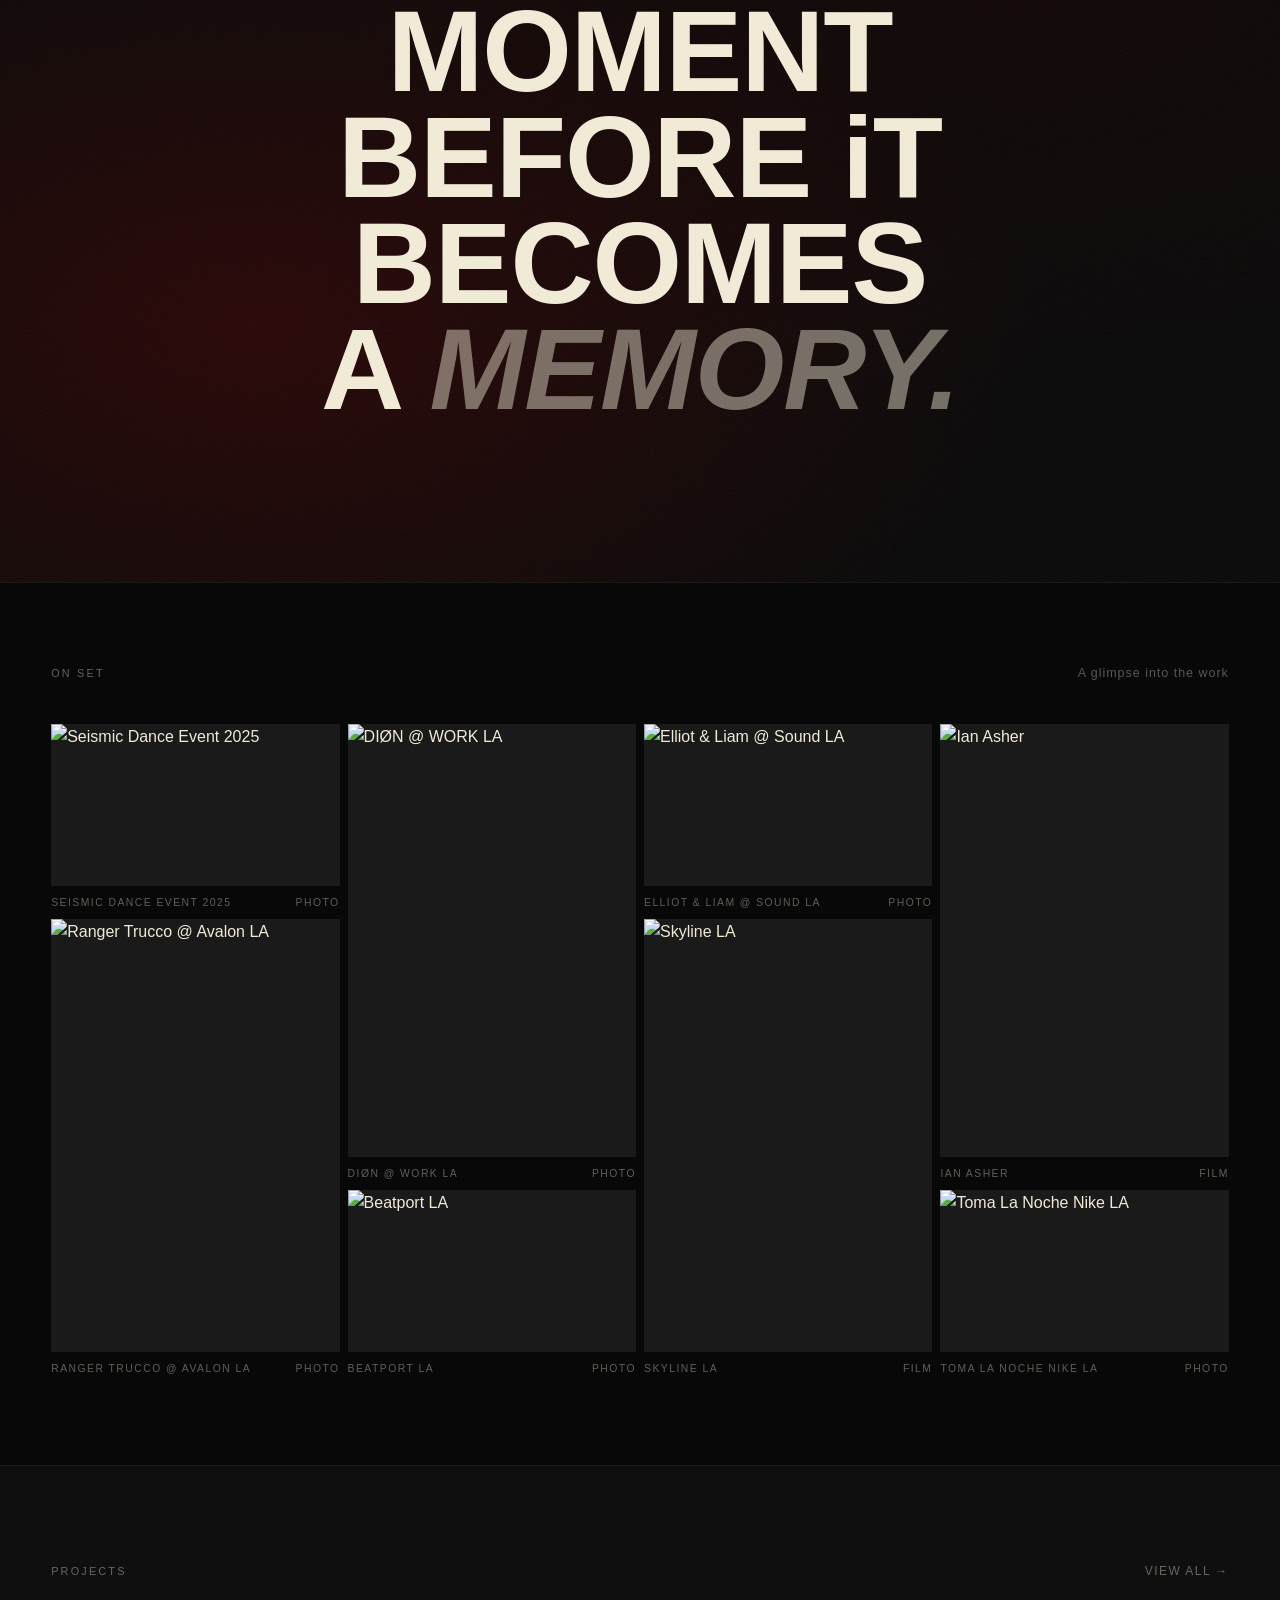
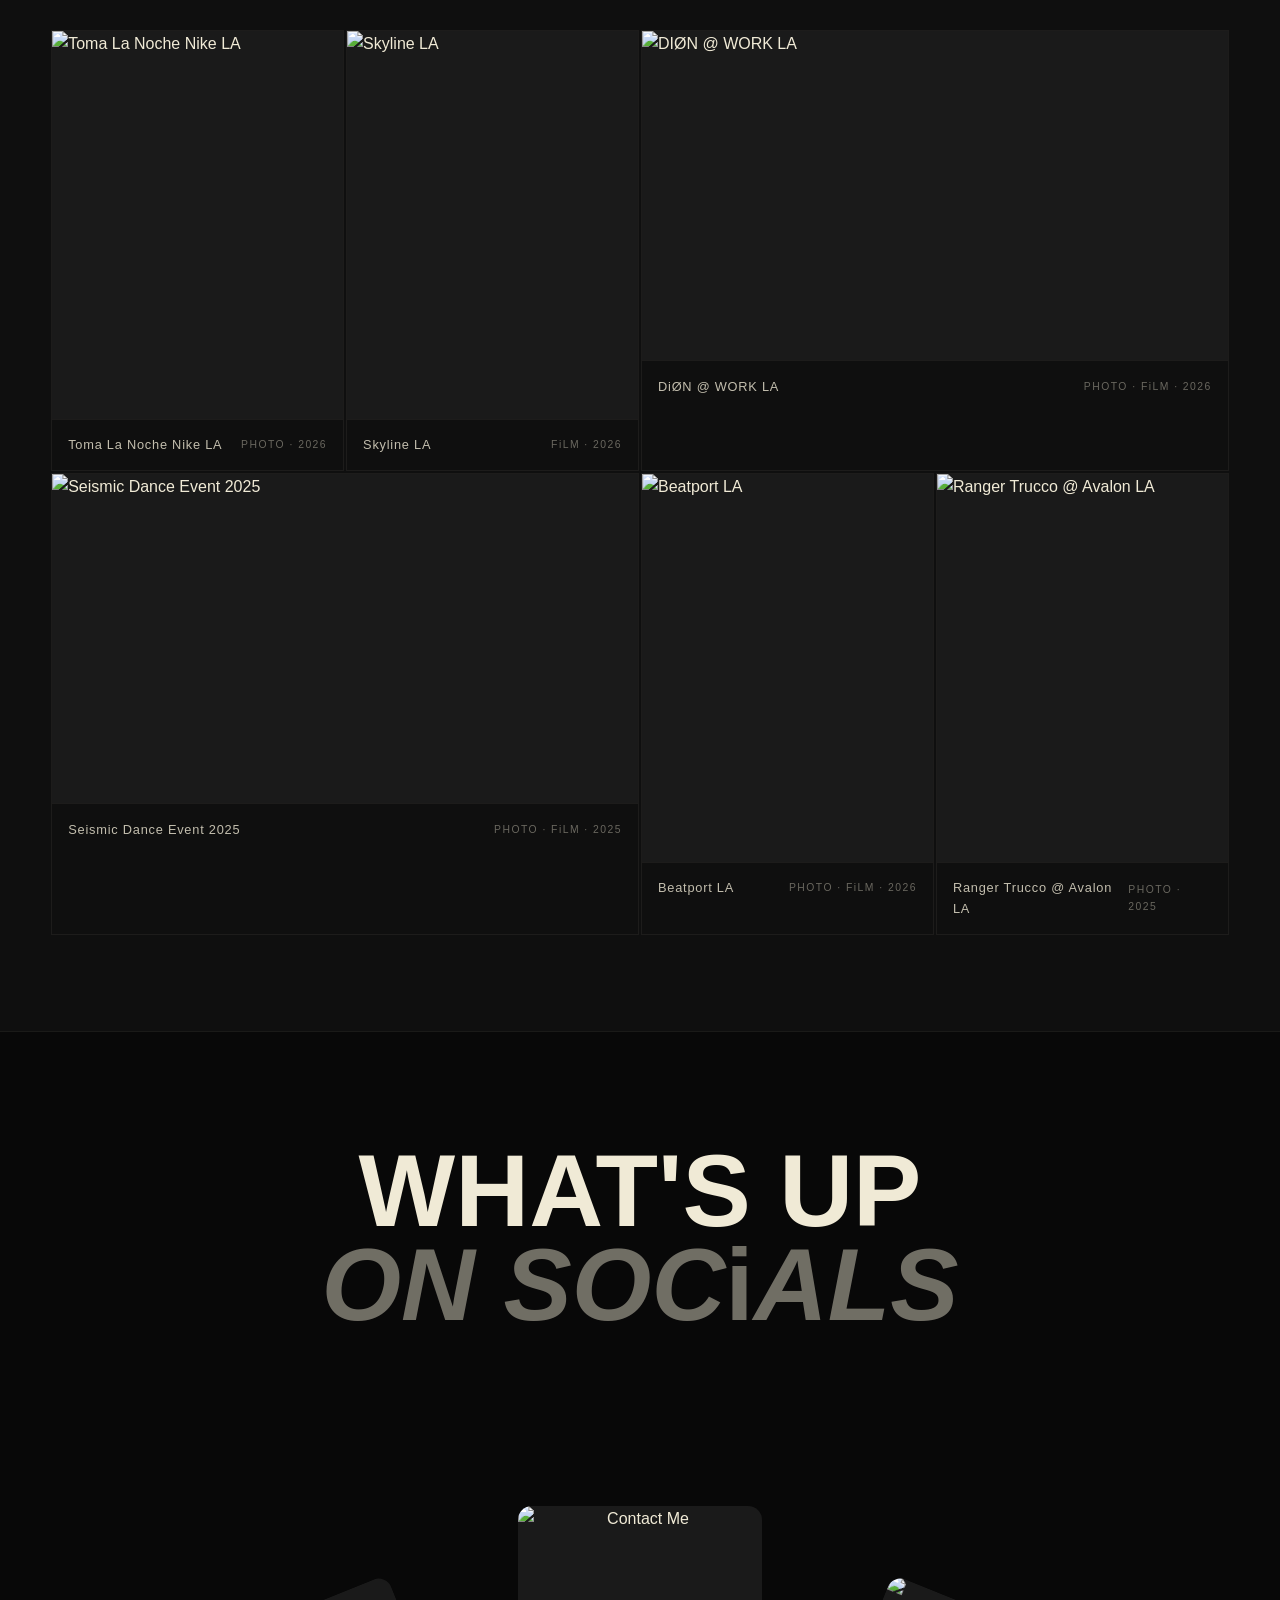
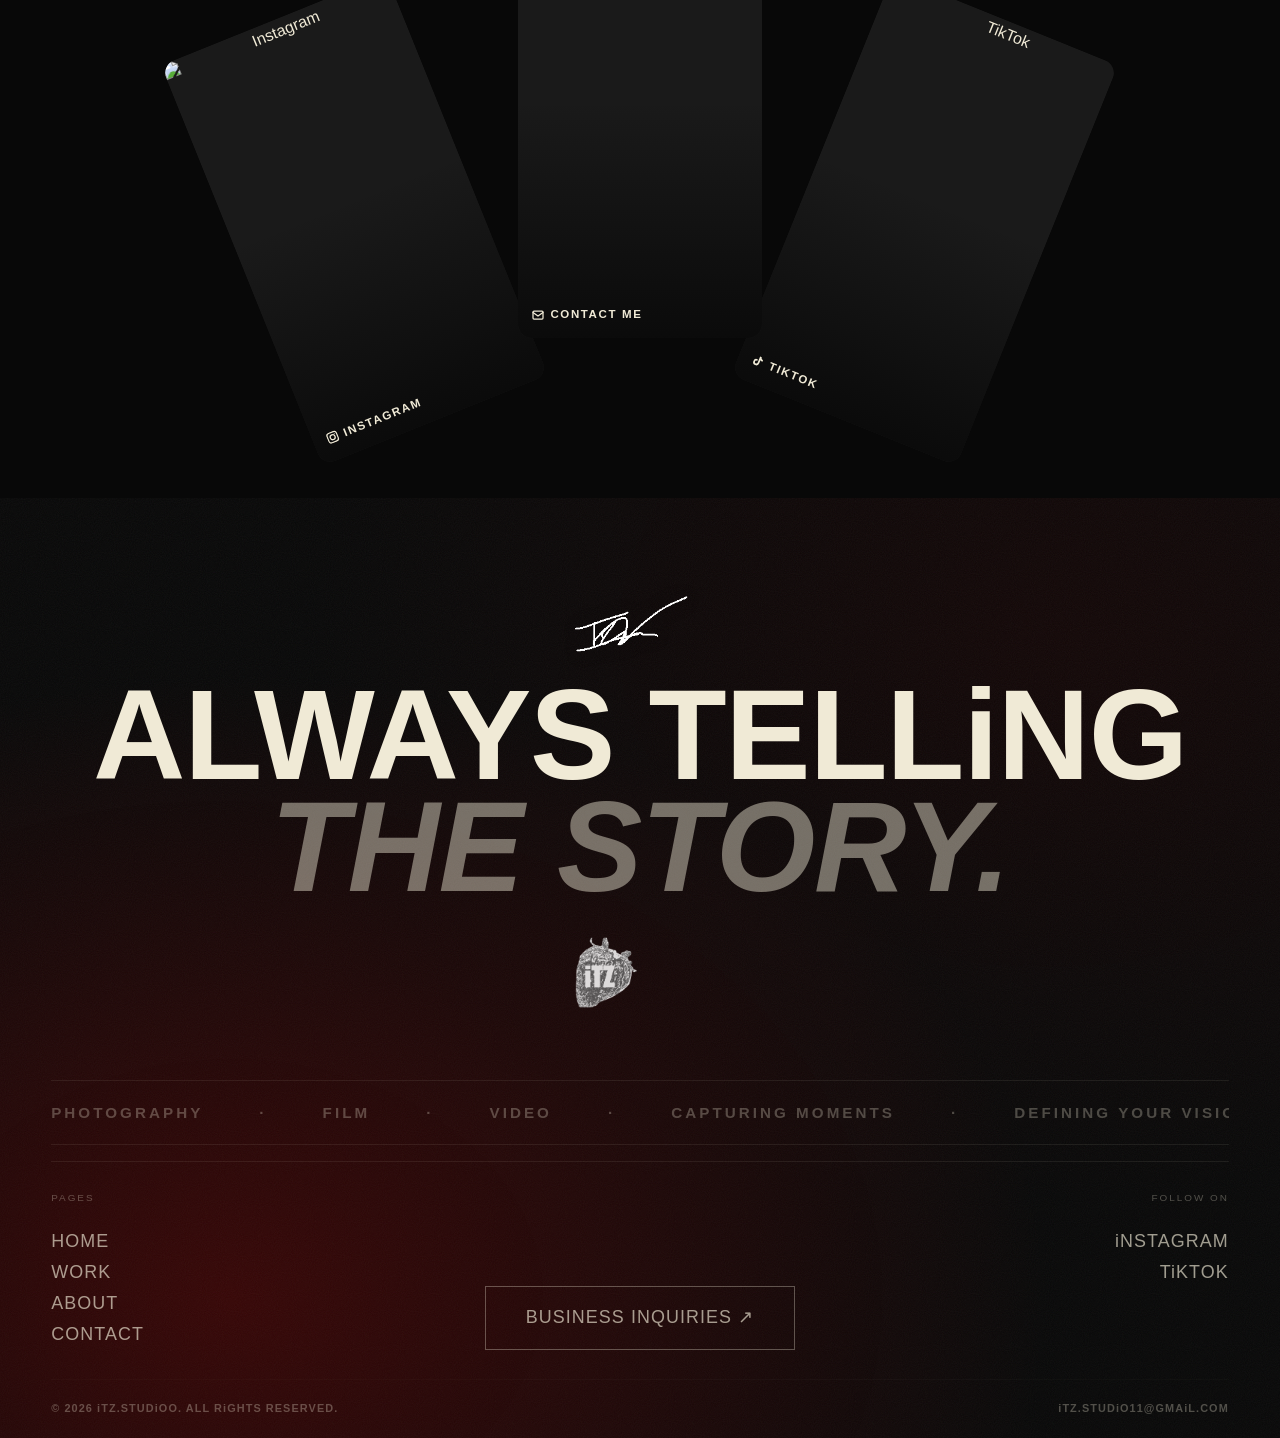
==== commit d660731c: "Major portfolio update + custom domain setup - Video orient system (vert/horiz aspect ratios in grid" ====
--- a/index.html
+++ b/index.html
@@ -15,6 +15,7 @@
   <nav class="nav">
     <a href="index.html" class="nav-logo"><img src="images/logo-s.png" alt="iTZ.STUDiOO" /></a>
     <ul class="nav-links">
+      <li><a href="index.html" class="active">Home</a></li>
       <li><a href="work.html">Work</a></li>
       <li><a href="about.html">About</a></li>
       <li><a href="contact.html">Contact</a></li>
@@ -83,46 +84,44 @@
     </blockquote>
   </section>
 
-  <!-- ══ HORIZONTAL PHOTO STRIP ════════════ -->
-  <section class="photo-strip-section" id="photoStripSection">
-    <div class="photo-strip-header">
+  <!-- ══ ON SET MASONRY GRID ═══════════════ -->
+  <section class="on-set-section" id="onSetSection">
+    <div class="on-set-header">
       <p class="eyebrow">On Set</p>
       <p class="photo-strip-sub">A glimpse into the work</p>
     </div>
-    <div class="photo-strip-overflow">
-      <div class="photo-strip-track" id="photoStripTrack">
-        <div class="photo-card">
-          <div class="photo-card-img"><img src="https://res.cloudinary.com/dwd3kelch/image/upload/v1773630202/DSC06708_t9ju3c.jpg" alt="TOMA @ Nike LA" /></div>
-          <div class="photo-card-label"><span>TOMA @ Nike LA</span><span>Photo</span></div>
-        </div>
-        <div class="photo-card">
-          <div class="photo-card-img"><img src="https://res.cloudinary.com/dwd3kelch/image/upload/v1773634511/IMG_1947_ureyul.jpg" alt="Skyline Film" /></div>
-          <div class="photo-card-label"><span>Skyline Film</span><span>Film</span></div>
-        </div>
-        <div class="photo-card">
-          <div class="photo-card-img"><img src="https://res.cloudinary.com/dwd3kelch/image/upload/v1773630222/DSC01096_scgnpu.jpg" alt="DIØN @ WORK LA" /></div>
-          <div class="photo-card-label"><span>DIØN @ WORK LA</span><span>Photo</span></div>
-        </div>
-        <div class="photo-card">
-          <div class="photo-card-img"><img src="https://res.cloudinary.com/dwd3kelch/image/upload/v1773633505/mochakk3_p46cmx.jpg" alt="Seismic" /></div>
-          <div class="photo-card-label"><span>Seismic</span><span>Photo</span></div>
-        </div>
-        <div class="photo-card">
-          <div class="photo-card-img"><img src="https://res.cloudinary.com/dwd3kelch/image/upload/v1773634668/IMG_2595_cbhbec.jpg" alt="Ian Asher Film" /></div>
-          <div class="photo-card-label"><span>Ian Asher Film</span><span>Film</span></div>
-        </div>
-        <div class="photo-card">
-          <div class="photo-card-img"><img src="https://res.cloudinary.com/dwd3kelch/image/upload/v1773633465/DSC08900_bx5bez.jpg" alt="Ranger Trucco" /></div>
-          <div class="photo-card-label"><span>Ranger Trucco</span><span>Photo</span></div>
-        </div>
-        <div class="photo-card">
-          <div class="photo-card-img"><img src="https://res.cloudinary.com/dwd3kelch/image/upload/v1773633472/DSC07061_t1fkpg.jpg" alt="Elliot & Liam" /></div>
-          <div class="photo-card-label"><span>Elliot &amp; Liam @ Sound</span><span>Photo</span></div>
-        </div>
-        <div class="photo-card">
-          <div class="photo-card-img"><img src="https://res.cloudinary.com/dwd3kelch/image/upload/v1773630578/DSC07103_lpic2p.jpg" alt="Beltran @ Beatport" /></div>
-          <div class="photo-card-label"><span>Beltran @ Beatport LA</span><span>Photo</span></div>
-        </div>
+    <div class="on-set-grid">
+      <div class="on-set-card landscape">
+        <div class="on-set-img"><img src="https://res.cloudinary.com/dwd3kelch/image/upload/v1773633502/funkyy_qxi3n8.jpg" alt="Seismic Dance Event 2025" loading="lazy" /></div>
+        <div class="on-set-label"><span>Seismic Dance Event 2025</span><span>Photo</span></div>
+      </div>
+      <div class="on-set-card portrait">
+        <div class="on-set-img"><img src="https://res.cloudinary.com/dwd3kelch/image/upload/v1773633456/DSC00161_srsn5r.jpg" alt="Ranger Trucco @ Avalon LA" loading="lazy" /></div>
+        <div class="on-set-label"><span>Ranger Trucco @ Avalon LA</span><span>Photo</span></div>
+      </div>
+      <div class="on-set-card portrait">
+        <div class="on-set-img"><img src="https://res.cloudinary.com/dwd3kelch/image/upload/v1773630222/DSC01096_scgnpu.jpg" alt="DIØN @ WORK LA" loading="lazy" /></div>
+        <div class="on-set-label"><span>DIØN @ WORK LA</span><span>Photo</span></div>
+      </div>
+      <div class="on-set-card landscape">
+        <div class="on-set-img"><img src="https://res.cloudinary.com/dwd3kelch/image/upload/v1773630577/DSC07176_mxwwgi.jpg" alt="Beatport LA" loading="lazy" /></div>
+        <div class="on-set-label"><span>Beatport LA</span><span>Photo</span></div>
+      </div>
+      <div class="on-set-card landscape">
+        <div class="on-set-img"><img src="https://res.cloudinary.com/dwd3kelch/image/upload/v1773633467/DSC06074_exwvvh.jpg" alt="Elliot &amp; Liam @ Sound LA" loading="lazy" /></div>
+        <div class="on-set-label"><span>Elliot &amp; Liam @ Sound LA</span><span>Photo</span></div>
+      </div>
+      <div class="on-set-card portrait">
+        <div class="on-set-img"><img src="https://res.cloudinary.com/dwd3kelch/image/upload/v1773634507/IMG_1795_sicwvt.jpg" alt="Skyline LA" loading="lazy" /></div>
+        <div class="on-set-label"><span>Skyline LA</span><span>Film</span></div>
+      </div>
+      <div class="on-set-card portrait">
+        <div class="on-set-img"><img src="https://res.cloudinary.com/dwd3kelch/image/upload/v1773634668/IMG_2595_cbhbec.jpg" alt="Ian Asher" loading="lazy" /></div>
+        <div class="on-set-label"><span>Ian Asher</span><span>Film</span></div>
+      </div>
+      <div class="on-set-card landscape">
+        <div class="on-set-img"><img src="https://res.cloudinary.com/dwd3kelch/image/upload/v1773630172/DSC05208_dszgne.jpg" alt="Toma La Noche Nike LA" loading="lazy" /></div>
+        <div class="on-set-label"><span>Toma La Noche Nike LA</span><span>Photo</span></div>
       </div>
     </div>
   </section>
@@ -134,48 +133,48 @@
       <a href="work.html" class="featured-link">View all →</a>
     </div>
     <div class="project-grid">
-      <div class="project-card" data-reveal>
-        <div class="project-card-img">
-          <img class="feat-layer base" src="https://res.cloudinary.com/dwd3kelch/image/upload/v1773630202/DSC06708_t9ju3c.jpg" alt="TOMA @ Nike LA" />
-          <div class="feat-layer reveal" style="background:rgba(170,255,52,.15);"></div>
-        </div>
-        <div class="project-card-footer"><span class="project-name">TOMA @ Nike LA</span><span class="project-cat">Photo · 2025</span></div>
-      </div>
-      <div class="project-card" data-reveal>
-        <div class="project-card-img">
-          <img class="feat-layer base" src="https://res.cloudinary.com/dwd3kelch/image/upload/v1773634511/IMG_1947_ureyul.jpg" alt="Skyline Film" />
-          <div class="feat-layer reveal" style="background:rgba(170,255,52,.15);"></div>
-        </div>
-        <div class="project-card-footer"><span class="project-name">Skyline Film</span><span class="project-cat">Film · 2025</span></div>
-      </div>
-      <div class="project-card wide" data-reveal>
+      <a class="project-card" href="work.html#toma-nike-la" data-reveal>
+        <div class="project-card-img">
+          <img class="feat-layer base" src="https://res.cloudinary.com/dwd3kelch/image/upload/v1773630172/DSC05208_dszgne.jpg" alt="Toma La Noche Nike LA" />
+          <div class="feat-layer reveal" style="background:rgba(170,255,52,.15);"></div>
+        </div>
+        <div class="project-card-footer"><span class="project-name">Toma La Noche Nike LA</span><span class="project-cat">Photo · 2026</span></div>
+      </a>
+      <a class="project-card" href="work.html#skyline-la" data-reveal>
+        <div class="project-card-img">
+          <img class="feat-layer base" src="https://res.cloudinary.com/dwd3kelch/image/upload/v1773634507/IMG_1795_sicwvt.jpg" alt="Skyline LA" />
+          <div class="feat-layer reveal" style="background:rgba(170,255,52,.15);"></div>
+        </div>
+        <div class="project-card-footer"><span class="project-name">Skyline LA</span><span class="project-cat">Film · 2026</span></div>
+      </a>
+      <a class="project-card wide" href="work.html#dion-work-la" data-reveal>
         <div class="project-card-img">
           <img class="feat-layer base" src="https://res.cloudinary.com/dwd3kelch/image/upload/v1773630222/DSC01096_scgnpu.jpg" alt="DIØN @ WORK LA" />
           <div class="feat-layer reveal" style="background:rgba(170,255,52,.15);"></div>
         </div>
-        <div class="project-card-footer"><span class="project-name">DIØN @ WORK LA</span><span class="project-cat">Photo · Film · 2025</span></div>
-      </div>
-      <div class="project-card wide" data-reveal>
-        <div class="project-card-img">
-          <img class="feat-layer base" src="https://res.cloudinary.com/dwd3kelch/image/upload/v1773633505/mochakk3_p46cmx.jpg" alt="Seismic" />
-          <div class="feat-layer reveal" style="background:rgba(170,255,52,.15);"></div>
-        </div>
-        <div class="project-card-footer"><span class="project-name">Seismic</span><span class="project-cat">Photo · Film · 2025</span></div>
-      </div>
-      <div class="project-card" data-reveal>
-        <div class="project-card-img">
-          <img class="feat-layer base" src="https://res.cloudinary.com/dwd3kelch/image/upload/v1773630578/DSC07103_lpic2p.jpg" alt="Beltran @ Beatport LA" />
-          <div class="feat-layer reveal" style="background:rgba(170,255,52,.15);"></div>
-        </div>
-        <div class="project-card-footer"><span class="project-name">Beltran @ Beatport LA</span><span class="project-cat">Photo · Film · 2025</span></div>
-      </div>
-      <div class="project-card" data-reveal>
-        <div class="project-card-img">
-          <img class="feat-layer base" src="https://res.cloudinary.com/dwd3kelch/image/upload/v1773633465/DSC08900_bx5bez.jpg" alt="Ranger Trucco" />
-          <div class="feat-layer reveal" style="background:rgba(170,255,52,.15);"></div>
-        </div>
-        <div class="project-card-footer"><span class="project-name">Ranger Trucco</span><span class="project-cat">Photo · 2025</span></div>
-      </div>
+        <div class="project-card-footer"><span class="project-name">DIØN @ WORK LA</span><span class="project-cat">Photo · Film · 2026</span></div>
+      </a>
+      <a class="project-card wide" href="work.html#seismic-2025" data-reveal>
+        <div class="project-card-img">
+          <img class="feat-layer base" src="https://res.cloudinary.com/dwd3kelch/image/upload/v1773633502/funkyy_qxi3n8.jpg" alt="Seismic Dance Event 2025" />
+          <div class="feat-layer reveal" style="background:rgba(170,255,52,.15);"></div>
+        </div>
+        <div class="project-card-footer"><span class="project-name">Seismic Dance Event 2025</span><span class="project-cat">Photo · Film · 2025</span></div>
+      </a>
+      <a class="project-card" href="work.html#beatport-la" data-reveal>
+        <div class="project-card-img">
+          <img class="feat-layer base" src="https://res.cloudinary.com/dwd3kelch/image/upload/v1773630577/DSC07176_mxwwgi.jpg" alt="Beatport LA" />
+          <div class="feat-layer reveal" style="background:rgba(170,255,52,.15);"></div>
+        </div>
+        <div class="project-card-footer"><span class="project-name">Beatport LA</span><span class="project-cat">Photo · Film · 2026</span></div>
+      </a>
+      <a class="project-card" href="work.html#ranger-trucco" data-reveal>
+        <div class="project-card-img">
+          <img class="feat-layer base" src="https://res.cloudinary.com/dwd3kelch/image/upload/v1773633456/DSC00161_srsn5r.jpg" alt="Ranger Trucco @ Avalon LA" />
+          <div class="feat-layer reveal" style="background:rgba(170,255,52,.15);"></div>
+        </div>
+        <div class="project-card-footer"><span class="project-name">Ranger Trucco @ Avalon LA</span><span class="project-cat">Photo · 2025</span></div>
+      </a>
     </div>
   </section>
 
@@ -248,7 +247,7 @@
         <a href="contact.html">Contact</a>
       </div>
       <div class="footer-nav-col center">
-        <a href="mailto:itz.studio11@gmail.com" class="business-btn">Business Enquiries ↗</a>
+        <a href="mailto:itz.studio11@gmail.com" class="business-btn">Business Inquiries ↗</a>
       </div>
       <div class="footer-nav-col right">
         <p class="footer-col-label">Follow On</p>
--- a/css/style.css
+++ b/css/style.css
@@ -67,7 +67,7 @@
   font-size: 16px;
   line-height: 1.65;
   overflow-x: hidden;
-  cursor: none;
+  cursor: auto;
 }
 a { color: inherit; text-decoration: none; }
 img, video { display: block; width: 100%; object-fit: cover; }
@@ -76,29 +76,8 @@
 /* =====================
    CUSTOM CURSOR
    ===================== */
-.cursor-dot {
-  position: fixed;
-  width: 6px; height: 6px;
-  background: var(--cream);
-  border-radius: 50%;
-  pointer-events: none;
-  z-index: 9999;
-  transform: translate(-50%, -50%);
-  mix-blend-mode: difference;
-  transition: width .2s, height .2s, opacity .2s;
-}
-.cursor-ring {
-  position: fixed;
-  width: 38px; height: 38px;
-  border: 1px solid rgba(240,234,214,.45);
-  border-radius: 50%;
-  pointer-events: none;
-  z-index: 9998;
-  transform: translate(-50%, -50%);
-  transition: width .35s var(--ease), height .35s var(--ease), border-color .35s;
-}
-body.cursor-hover .cursor-ring { width: 64px; height: 64px; border-color: rgba(240,234,214,.2); }
-@media (pointer: coarse) { .cursor-dot, .cursor-ring { display: none; } body { cursor: auto; } }
+.cursor-dot, .cursor-ring { display: none; }
+@media (pointer: coarse) { body { cursor: auto; } }
 
 /* =====================
    NAV
@@ -175,7 +154,7 @@
 .nav-links { display: flex; gap: 2.5rem; }
 .nav-links a { font-size: .75rem; letter-spacing: .14em; text-transform: uppercase; opacity: .5; transition: opacity .25s, color .25s; }
 .nav-links a:hover, .nav-links a.active { opacity: 1; color: var(--lime); }
-.nav-hamburger { display: none; flex-direction: column; gap: 5px; background: none; border: none; cursor: none; padding: 4px; }
+.nav-hamburger { display: none; flex-direction: column; gap: 5px; background: none; border: none; cursor: pointer; padding: 4px; }
 .nav-hamburger span { display: block; width: 22px; height: 1px; background: var(--cream); transition: transform .3s, opacity .3s; }
 .nav-hamburger.open span:nth-child(1) { transform: translateY(6px) rotate(45deg); }
 .nav-hamburger.open span:nth-child(2) { opacity: 0; }
@@ -243,24 +222,16 @@
 /* ── HERO LOGO BACKGROUND (always visible, dimly lit) ── */
 .hero-bg-logo {
   position: absolute; inset: 0; z-index: 1;
-  background: url(images/logo-l.png) no-repeat center 42%;
-  background-size: 52%;
-  filter: grayscale(1) brightness(0.28) contrast(1.4);
+  background: url(images/logo-l.png) no-repeat center 50%;
+  background-size: 68%;
+  filter: grayscale(1) brightness(0.48) contrast(1.6);
+  opacity: 0.7;
   pointer-events: none;
-}
-
-/* ── HERO LENS REVEAL (Lando-style ellipse) ── */
-.hero-lens {
-  position: absolute; inset: 0; z-index: 2;
-  background: url(images/logo-l.png) no-repeat center 42%;
-  background-size: 52%;
-  filter: grayscale(1) brightness(0.85) contrast(1.1);
-  clip-path: ellipse(0% 0% at 50% 50%);
-  opacity: 0;
-  pointer-events: none;
-  will-change: clip-path;
-  transition: opacity 0.25s ease;
-}
+  mix-blend-mode: luminosity;
+}
+
+/* ── HERO LENS REVEAL — disabled ── */
+.hero-lens { display: none; }
 /* Lime color wash clipped inside the lens */
 .hero-lens::after {
   content: '';
@@ -359,18 +330,20 @@
 .quote-text em { font-style: italic; opacity: .45; }
 
 /* =====================
-   HORIZONTAL PHOTO STRIP
-   ===================== */
-.photo-strip-section { padding: 5rem 0 5rem var(--pad); border-top: 1px solid rgba(240,234,214,.08); overflow: hidden; }
-.photo-strip-header { display: flex; align-items: baseline; justify-content: space-between; padding-right: var(--pad); margin-bottom: 2.5rem; }
+   ON SET MASONRY GRID
+   ===================== */
+.on-set-section { padding: 5rem var(--pad); border-top: 1px solid rgba(240,234,214,.08); }
+.on-set-header { display: flex; align-items: baseline; justify-content: space-between; margin-bottom: 2.5rem; }
 .photo-strip-sub { font-size: .78rem; opacity: .35; letter-spacing: .08em; }
-.photo-strip-overflow { overflow: hidden; }
-.photo-strip-track { display: flex; gap: 1.25rem; will-change: transform; padding-right: var(--pad); }
-.photo-card { flex: 0 0 auto; width: clamp(200px, 24vw, 360px); cursor: none; }
-.photo-card-img { width: 100%; overflow: hidden; position: relative; }
-.photo-card-img > div { transition: transform .7s var(--ease); }
-.photo-card:hover .photo-card-img > div { transform: scale(1.04); }
-.photo-card-label { display: flex; justify-content: space-between; padding: .6rem 0 0; font-size: .68rem; letter-spacing: .16em; text-transform: uppercase; opacity: .38; }
+.on-set-grid { columns: 4 180px; column-gap: 8px; }
+.on-set-card { break-inside: avoid; margin-bottom: 8px; position: relative; overflow: hidden; cursor: pointer; }
+.on-set-card.portrait .on-set-img { aspect-ratio: 2/3; }
+.on-set-card.landscape .on-set-img { aspect-ratio: 16/9; }
+.on-set-img { width: 100%; overflow: hidden; background: var(--dark); }
+.on-set-img img { width: 100%; height: 100%; object-fit: cover; transition: transform .7s var(--ease); display: block; }
+.on-set-card:hover .on-set-img img { transform: scale(1.04); }
+.on-set-label { display: flex; justify-content: space-between; padding: .5rem 0 0; font-size: .65rem; letter-spacing: .14em; text-transform: uppercase; opacity: .38; }
+@media (max-width: 768px) { .on-set-grid { columns: 2 140px; } }
 
 /* =====================
    PROJECT GRID (helmet-style)
@@ -379,9 +352,10 @@
 .project-grid-header { display: flex; align-items: center; justify-content: space-between; margin-bottom: 3rem; }
 .project-grid { display: grid; grid-template-columns: repeat(4, 1fr); gap: 2px; }
 .project-card {
-  position: relative; overflow: hidden; cursor: none;
+  position: relative; overflow: hidden; cursor: pointer;
   border: 1px solid rgba(240,234,214,.06);
   transition: border-color .3s;
+  display: block; text-decoration: none; color: inherit;
 }
 .project-card:hover { border-color: rgba(240,234,214,.2); }
 .project-card-img { width: 100%; aspect-ratio: 3/4; background: var(--dark); overflow: hidden; position: relative; }
@@ -405,11 +379,11 @@
 .socials-section { padding: 7rem var(--pad) 10rem; text-align: center; overflow: hidden; border-top: 1px solid rgba(240,234,214,.08); }
 .socials-title { font-family: var(--font-display); font-size: clamp(3rem, 8vw, 7rem); line-height: .92; margin-bottom: 5rem; }
 .socials-title em { font-style: italic; opacity: .45; }
-.socials-cards { position: relative; height: clamp(360px, 52vh, 540px); display: flex; align-items: flex-end; justify-content: center; }
+.socials-cards { position: relative; height: clamp(420px, 62vh, 640px); display: flex; align-items: flex-end; justify-content: center; margin-top: -2rem; }
 .social-card {
   position: absolute; bottom: 0;
-  width: clamp(130px, 15vw, 200px); aspect-ratio: 9/16;
-  border-radius: 14px; overflow: hidden; cursor: none;
+  width: clamp(160px, 19vw, 260px); aspect-ratio: 9/16;
+  border-radius: 14px; overflow: hidden; cursor: pointer;
   transition: transform .55s var(--ease); transform-origin: bottom center;
   display: block; text-decoration: none;
 }
@@ -427,18 +401,18 @@
 }
 
 /* Fan positions — 3 cards */
-.social-card:nth-child(1) { transform: rotate(-22deg) translateX(-180px); z-index: 1; }
+.social-card:nth-child(1) { transform: rotate(-22deg) translateX(-220px); z-index: 1; }
 .social-card:nth-child(2) { transform: rotate(0deg);                      z-index: 5; }
-.social-card:nth-child(3) { transform: rotate(22deg)  translateX(180px);  z-index: 1; }
-
-.socials-cards:hover .social-card:nth-child(1) { transform: rotate(-26deg) translateX(-210px); }
-.socials-cards:hover .social-card:nth-child(2) { transform: rotate(0deg) translateY(-12px); }
-.socials-cards:hover .social-card:nth-child(3) { transform: rotate(26deg) translateX(210px); }
+.social-card:nth-child(3) { transform: rotate(22deg)  translateX(220px);  z-index: 1; }
+
+.socials-cards:hover .social-card:nth-child(1) { transform: rotate(-26deg) translateX(-255px); }
+.socials-cards:hover .social-card:nth-child(2) { transform: rotate(0deg) translateY(-14px); }
+.socials-cards:hover .social-card:nth-child(3) { transform: rotate(26deg) translateX(255px); }
 
 /* Each card lifts in its own position — no dragging to center */
-.social-card:nth-child(1):hover { transform: rotate(-18deg) translateX(-210px) translateY(-24px) scale(1.06) !important; z-index: 10 !important; }
-.social-card:nth-child(2):hover { transform: rotate(0deg)                       translateY(-24px) scale(1.06) !important; z-index: 10 !important; }
-.social-card:nth-child(3):hover { transform: rotate(18deg)  translateX(210px)   translateY(-24px) scale(1.06) !important; z-index: 10 !important; }
+.social-card:nth-child(1):hover { transform: rotate(-18deg) translateX(-255px) translateY(-28px) scale(1.06) !important; z-index: 10 !important; }
+.social-card:nth-child(2):hover { transform: rotate(0deg)                       translateY(-28px) scale(1.06) !important; z-index: 10 !important; }
+.social-card:nth-child(3):hover { transform: rotate(18deg)  translateX(255px)   translateY(-28px) scale(1.06) !important; z-index: 10 !important; }
 
 .socials-links { display: flex; justify-content: center; gap: 2rem; margin-top: 6rem; padding-top: 1rem; }
 .socials-links a {
@@ -513,7 +487,7 @@
   position: relative;
   width: 100%;
   height: 100%;
-  min-height: 500px;
+  min-height: 220px;
   display: flex;
   align-items: center;
   justify-content: center;
@@ -527,7 +501,7 @@
   filter: drop-shadow(0 30px 60px rgba(0,0,0,.7));
 }
 .filmstrip-img {
-  width: clamp(160px, 22vw, 300px);
+  width: clamp(80px, 10vw, 130px);
   display: block;
   border-radius: 3px;
   filter: grayscale(0.08) contrast(1.06);
@@ -659,16 +633,17 @@
 .footer-nav-col a:hover { opacity: 1; color: var(--lime); }
 .footer-nav-col.center { align-items: center; justify-content: flex-end; }
 
-/* Business enquiries */
+/* Business inquiries */
 .business-btn {
   display: inline-flex; align-items: center; gap: .75rem;
   padding: 1rem 2.5rem;
-  background: var(--red); color: #fff;
+  background: transparent; color: var(--cream);
+  border: 1px solid rgba(240,234,214,.5);
   font-family: var(--font-body); font-size: .78rem;
   letter-spacing: .14em; text-transform: uppercase; font-weight: 400;
-  cursor: none; transition: background .25s, transform .25s, box-shadow .25s;
-}
-.business-btn:hover { background: #e00; transform: translateY(-2px); box-shadow: 0 8px 30px rgba(255,0,0,.35); }
+  cursor: pointer; transition: background .25s, color .25s, border-color .25s, transform .25s;
+}
+.business-btn:hover { background: var(--cream); color: var(--black) !important; border-color: var(--cream); transform: translateY(-2px); }
 
 /* Partner logos marquee */
 .partner-strip { width: 100%; overflow: hidden; border-top: 1px solid rgba(240,234,214,.08); border-bottom: 1px solid rgba(240,234,214,.08); padding: 1.2rem 0; position: relative; z-index: 4; }
@@ -694,7 +669,7 @@
 .featured-link:hover { opacity: 1; color: var(--lime); }
 .featured-grid { display: grid; grid-template-columns: 55% 1fr; gap: 1rem; align-items: start; }
 .feat-col { display: flex; flex-direction: column; gap: 1rem; }
-.feat-item { position: relative; cursor: none; }
+.feat-item { position: relative; cursor: pointer; }
 .feat-wide { width: 100%; }
 .feat-media { position: relative; overflow: hidden; height: var(--h, 300px); }
 .feat-layer { position: absolute; inset: 0; width: 100%; height: 100%; transition: transform .8s var(--ease); }
@@ -722,12 +697,13 @@
    ===================== */
 .btn-primary {
   display: inline-block; padding: .9rem 2.5rem;
-  border: 1px solid rgba(240,234,214,.45); color: var(--cream);
+  background: var(--black); color: var(--lime);
+  border: 1px solid var(--lime);
   font-family: var(--font-body); font-size: .78rem; letter-spacing: .14em;
-  text-transform: uppercase; font-weight: 400; cursor: none;
+  text-transform: uppercase; font-weight: 400; cursor: pointer;
   transition: background .25s, color .25s, border-color .25s, box-shadow .25s;
 }
-.btn-primary:hover { background: var(--lime); color: var(--black); border-color: var(--lime); box-shadow: 0 6px 24px rgba(170,255,52,.25); }
+.btn-primary:hover { background: var(--lime); color: var(--black); border-color: var(--lime); box-shadow: 0 6px 24px rgba(170,255,52,.3); }
 .btn-full { width: 100%; text-align: center; }
 .eyebrow { font-size: .68rem; letter-spacing: .2em; text-transform: uppercase; opacity: .4; }
 .tag { font-size: .62rem; letter-spacing: .14em; text-transform: uppercase; opacity: .45; border: 1px solid rgba(240,234,214,.18); padding: .2rem .55rem; }
@@ -744,13 +720,13 @@
 .page-header { padding: calc(var(--nav-h) + 4rem) var(--pad) 2.5rem; border-bottom: 1px solid rgba(240,234,214,.08); }
 .page-title { font-family: var(--font-display); font-size: clamp(4rem,13vw,13rem); line-height: .88; letter-spacing: -.01em; margin-bottom: 1.5rem; }
 .filter-bar { display: flex; gap: .5rem; flex-wrap: wrap; }
-.filter-btn { padding: .4rem 1.1rem; border: 1px solid rgba(240,234,214,.18); background: transparent; color: var(--cream); font-family: var(--font-body); font-size: .72rem; letter-spacing: .12em; text-transform: uppercase; cursor: none; opacity: .45; transition: opacity .25s, background .25s, border-color .25s; }
+.filter-btn { padding: .4rem 1.1rem; border: 1px solid rgba(240,234,214,.18); background: transparent; color: var(--cream); font-family: var(--font-body); font-size: .72rem; letter-spacing: .12em; text-transform: uppercase; cursor: pointer; opacity: .45; transition: opacity .25s, background .25s, border-color .25s; }
 .filter-btn:hover { opacity: .8; }
 .filter-btn.active { background: var(--lime); color: var(--black); border-color: var(--lime); opacity: 1; }
 
 /* MASONRY */
 .masonry-grid { columns: 3 260px; column-gap: 8px; padding: 2rem var(--pad) 6rem; }
-.masonry-grid .grid-item { break-inside: avoid; margin-bottom: 8px; position: relative; overflow: hidden; cursor: none; }
+.masonry-grid .grid-item { break-inside: avoid; margin-bottom: 8px; position: relative; overflow: hidden; cursor: pointer; }
 .grid-placeholder { width: 100%; transition: transform .7s var(--ease); }
 .grid-item:hover .grid-placeholder { transform: scale(1.04); }
 .grid-caption { display: flex; align-items: center; justify-content: space-between; padding: .6rem 0; font-size: .8rem; }
@@ -830,3 +806,293 @@
   .footer-nav-col.center { grid-column: span 1; }
   .about-stats { flex-wrap: wrap; gap: 1.5rem; }
 }
+
+/* =====================
+   PROJECT CARDS GRID
+   ===================== */
+.projects-section { padding: 2rem var(--pad) 6rem; }
+.projects-grid {
+  display: grid;
+  grid-template-columns: repeat(3, 1fr);
+  gap: 1.5rem;
+}
+.proj-card {
+  cursor: pointer;
+  position: relative;
+}
+.proj-card.hidden { display: none; }
+.proj-cover {
+  position: relative;
+  aspect-ratio: 3/4;
+  overflow: hidden;
+  background: var(--dark);
+}
+.proj-cover img {
+  width: 100%; height: 100%;
+  object-fit: cover;
+  transition: transform 0.65s var(--ease);
+  display: block;
+}
+.proj-card:hover .proj-cover img { transform: scale(1.06); }
+.proj-cover-placeholder {
+  width: 100%; height: 100%;
+  display: flex; align-items: center; justify-content: center;
+  background: var(--dark);
+  font-size: 2rem; opacity: 0.3;
+}
+.proj-hover {
+  position: absolute; inset: 0;
+  background: rgba(8,8,8,0.55);
+  display: flex; align-items: center; justify-content: center;
+  opacity: 0; transition: opacity 0.3s;
+}
+.proj-card:hover .proj-hover { opacity: 1; }
+.proj-hover span {
+  font-family: var(--font-display); font-weight: 800;
+  font-size: 0.75rem; letter-spacing: 0.18em;
+  text-transform: uppercase; color: var(--cream);
+}
+.proj-meta {
+  display: flex; justify-content: space-between; align-items: center;
+  padding: 0.75rem 0;
+  border-top: 1px solid rgba(240,234,214,0.06);
+}
+.proj-title {
+  font-family: var(--font-display); font-weight: 800;
+  font-size: 0.78rem; letter-spacing: 0.06em;
+  text-transform: uppercase; opacity: 0.85;
+}
+.proj-tag {
+  font-size: 0.68rem; opacity: 0.35;
+  letter-spacing: 0.1em; text-transform: uppercase;
+  white-space: nowrap;
+}
+
+/* =====================
+   LIGHTBOX
+   ===================== */
+.lightbox {
+  position: fixed; inset: 0; z-index: 3000;
+  background: rgba(8,8,8,0.97);
+  display: flex; flex-direction: column;
+  opacity: 0; pointer-events: none;
+  transition: opacity 0.3s ease;
+}
+.lightbox.active { opacity: 1; pointer-events: all; }
+.lb-header {
+  display: flex; justify-content: space-between; align-items: center;
+  padding: 1.25rem var(--pad); flex-shrink: 0;
+  border-bottom: 1px solid rgba(240,234,214,0.08);
+}
+.lb-title {
+  font-family: var(--font-display); font-weight: 800;
+  font-size: 0.8rem; letter-spacing: 0.15em; text-transform: uppercase;
+}
+.lb-header-right { display: flex; align-items: center; gap: 1.5rem; }
+.lb-counter { font-size: 0.7rem; opacity: 0.35; letter-spacing: 0.1em; }
+.lb-close {
+  background: none; border: none; color: var(--cream);
+  font-size: 1.1rem; cursor: pointer; opacity: 0.5;
+  transition: opacity 0.2s; padding: 0.25rem; line-height: 1;
+}
+.lb-close:hover { opacity: 1; }
+.lb-body {
+  flex: 1; display: flex; align-items: center;
+  justify-content: center; position: relative;
+  overflow: hidden; padding: 2rem 5rem;
+}
+.lb-media {
+  max-width: 100%; max-height: 100%;
+  display: flex; align-items: center; justify-content: center;
+}
+.lb-media img {
+  max-width: 90vw; max-height: 80vh;
+  object-fit: contain; display: block;
+  border-radius: 2px;
+}
+.lb-media iframe {
+  width: min(90vw, calc(80vh * 16 / 9));
+  aspect-ratio: 16/9; border: none;
+}
+.lb-media iframe.lb-iframe--vert {
+  width: min(50vw, calc(85vh * 9 / 16));
+  aspect-ratio: 9/16;
+}
+.lb-media video {
+  max-width: 90vw; max-height: 80vh; display: block;
+}
+.lb-prev, .lb-next {
+  position: absolute; top: 50%; transform: translateY(-50%);
+  background: none;
+  border: 1px solid rgba(240,234,214,0.15);
+  color: var(--cream);
+  width: 44px; height: 44px; border-radius: 50%;
+  cursor: pointer; font-size: 1rem;
+  display: flex; align-items: center; justify-content: center;
+  transition: background 0.2s, border-color 0.2s;
+  z-index: 10;
+}
+.lb-prev { left: 1.5rem; }
+.lb-next { right: 1.5rem; }
+.lb-prev:hover, .lb-next:hover {
+  background: rgba(240,234,214,0.08);
+  border-color: rgba(240,234,214,0.3);
+}
+.lb-prev:disabled, .lb-next:disabled { opacity: 0.2; }
+
+/* =====================
+   GALLERY GRID (Pictures / Film / Video tabs)
+   Masonry columns — natural aspect ratios, no cropping
+   ===================== */
+.projects-grid.gallery-mode {
+  display: block;
+  columns: 4;
+  column-gap: 5px;
+}
+.gallery-item {
+  position: relative;
+  overflow: hidden;
+  cursor: pointer;
+  background: var(--dark);
+  break-inside: avoid;
+  margin-bottom: 5px;
+}
+.gallery-item img {
+  width: 100%; height: auto;
+  display: block;
+  transition: transform 0.5s var(--ease);
+}
+.gallery-item:hover img { transform: scale(1.03); }
+.gallery-item--video::after {
+  content: '▶';
+  position: absolute; inset: 0;
+  display: flex; align-items: center; justify-content: center;
+  font-size: 2rem; color: #fff;
+  background: rgba(0,0,0,0.3);
+  transition: background 0.2s;
+}
+.gallery-item--video:hover::after { background: rgba(0,0,0,0.55); }
+
+/* =====================
+   VIDEO FOLDER CARDS
+   ===================== */
+.projects-grid.video-folders-mode {
+  display: grid;
+  grid-template-columns: repeat(2, 1fr);
+  gap: 1.5rem;
+  columns: unset;
+}
+.video-folder-card {
+  cursor: pointer;
+  overflow: hidden;
+  border-radius: 4px;
+  transition: transform 0.3s var(--ease);
+}
+.video-folder-card:hover { transform: scale(1.02); }
+.video-folder-thumb {
+  position: relative;
+  aspect-ratio: 16/9;
+  overflow: hidden;
+  background: var(--dark);
+}
+.video-folder-thumb img {
+  width: 100%; height: 100%; object-fit: cover;
+  transition: transform 0.5s var(--ease);
+}
+.video-folder-thumb::after {
+  content: '';
+  position: absolute; inset: 0;
+  background: rgba(0,0,0,0.4);
+}
+.video-folder-card:hover .video-folder-thumb img { transform: scale(1.05); }
+.video-folder-play {
+  position: absolute; top: 50%; left: 50%;
+  transform: translate(-50%,-50%);
+  font-size: 2.5rem; color: white; z-index: 1;
+  pointer-events: none;
+}
+.video-folder-meta {
+  padding: 0.75rem 0 0;
+  display: flex; flex-direction: column; gap: 0.25rem;
+}
+.video-folder-name {
+  font-family: var(--font-display); font-weight: 800;
+  font-size: 1rem; letter-spacing: 0.12em; text-transform: uppercase;
+}
+.video-folder-count {
+  font-size: 0.72rem; color: var(--muted);
+  text-transform: uppercase; letter-spacing: 0.08em;
+}
+/* Back button inside gallery-mode columns layout */
+.video-folder-back {
+  column-span: all;
+  display: inline-block;
+  margin-bottom: 1.25rem;
+  background: none; border: none;
+  cursor: pointer;
+  font-size: 0.72rem; letter-spacing: 0.12em;
+  text-transform: uppercase; color: var(--muted);
+  transition: color 0.2s; padding: 0;
+  font-family: var(--font-body);
+}
+.video-folder-back:hover { color: var(--cream); }
+
+/* Vertical (9:16) video thumbnails — taller cells in masonry */
+.gallery-item--vert { aspect-ratio: 9/16; }
+.gallery-item--vert img { height: 100%; object-fit: cover; }
+
+/* Horizontal (16:9) video thumbnails */
+.gallery-item--horiz { aspect-ratio: 16/9; }
+.gallery-item--horiz img { height: 100%; object-fit: cover; }
+
+/* =====================
+   PROJECT DETAIL OVERLAY
+   ===================== */
+.proj-detail {
+  position: fixed; inset: 0; z-index: 2000;
+  background: var(--black);
+  display: flex; flex-direction: column;
+  opacity: 0; pointer-events: none;
+  transition: opacity 0.3s ease;
+}
+.proj-detail.active { opacity: 1; pointer-events: all; }
+.proj-detail-header {
+  display: flex; justify-content: space-between; align-items: center;
+  padding: 1.25rem var(--pad); flex-shrink: 0;
+  border-bottom: 1px solid rgba(240,234,214,0.08);
+}
+.proj-detail-name {
+  font-family: var(--font-display); font-weight: 800;
+  font-size: 0.85rem; letter-spacing: 0.15em; text-transform: uppercase;
+}
+.proj-detail-close {
+  background: none; border: none; color: var(--cream);
+  font-size: 1.1rem; cursor: pointer; opacity: 0.5;
+  transition: opacity 0.2s; padding: 0.25rem; line-height: 1;
+}
+.proj-detail-close:hover { opacity: 1; }
+.proj-detail-grid {
+  flex: 1; overflow-y: auto;
+  padding: 1.5rem var(--pad);
+  columns: 4;
+  column-gap: 5px;
+}
+
+/* hide prev/next when viewing single item */
+.lightbox.lb-single .lb-prev,
+.lightbox.lb-single .lb-next { display: none; }
+.lightbox.lb-single .lb-body { padding: 2rem; }
+
+@media (max-width: 860px) {
+  .projects-grid { grid-template-columns: repeat(2, 1fr); gap: 1rem; }
+  .projects-grid.gallery-mode { columns: 3; }
+  .proj-detail-grid { columns: 3; }
+  .lb-body { padding: 1rem 3.5rem; }
+  .lb-prev { left: 0.5rem; }
+  .lb-next { right: 0.5rem; }
+}
+@media (max-width: 480px) {
+  .projects-grid { grid-template-columns: 1fr; }
+  .projects-grid.gallery-mode { columns: 2; }
+  .proj-detail-grid { columns: 2; }
+}
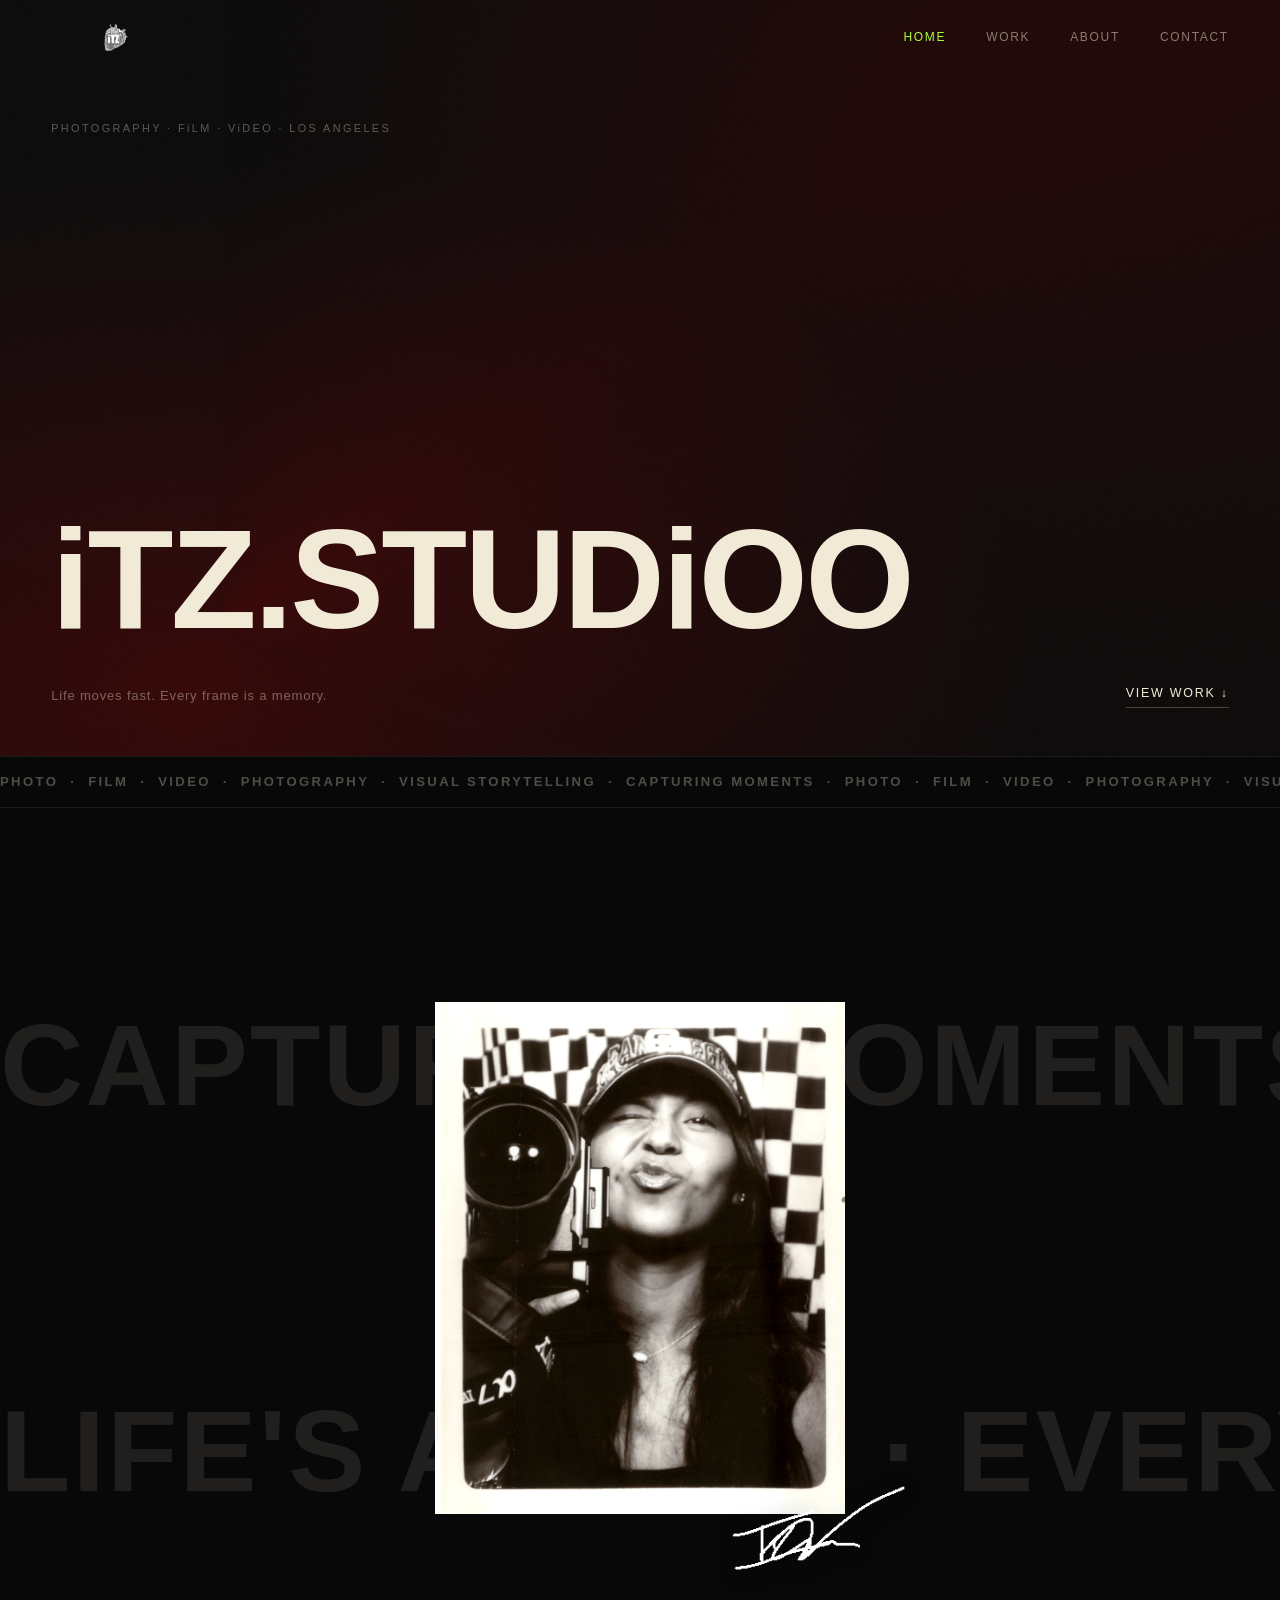
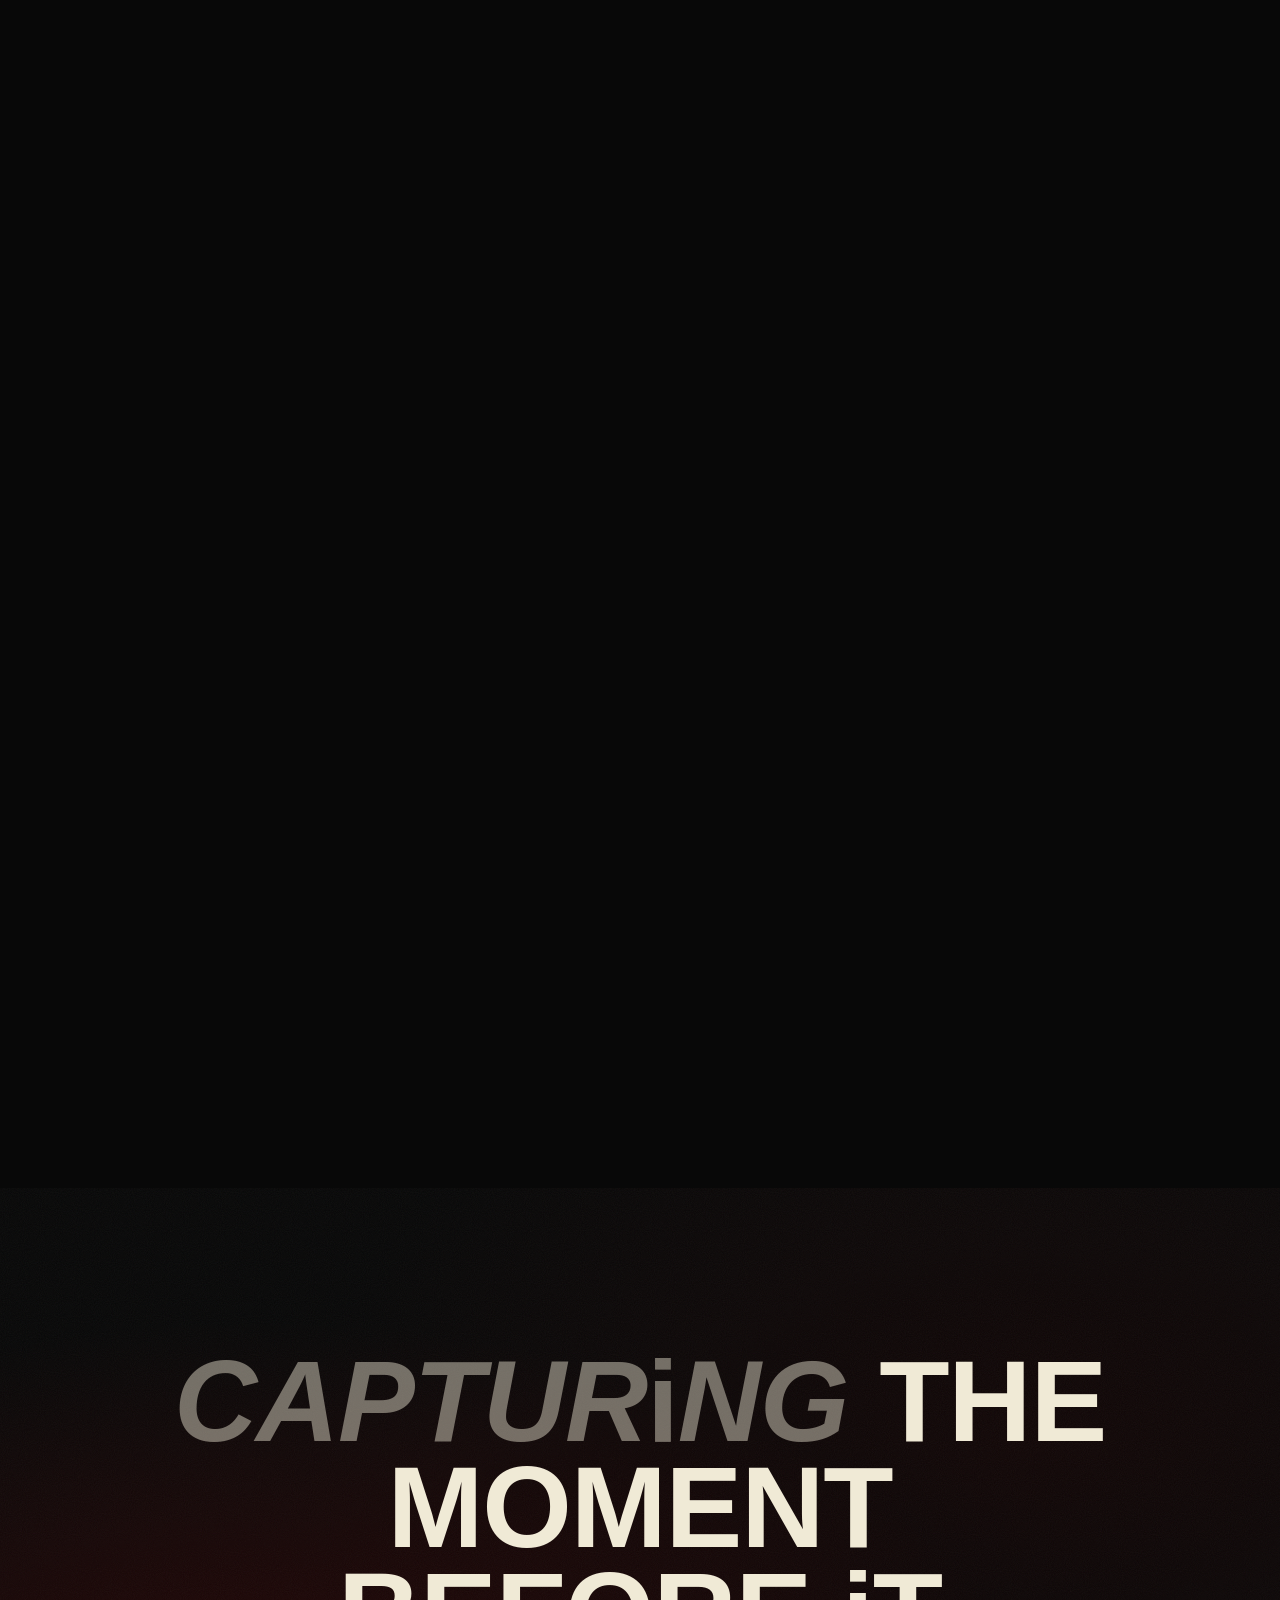
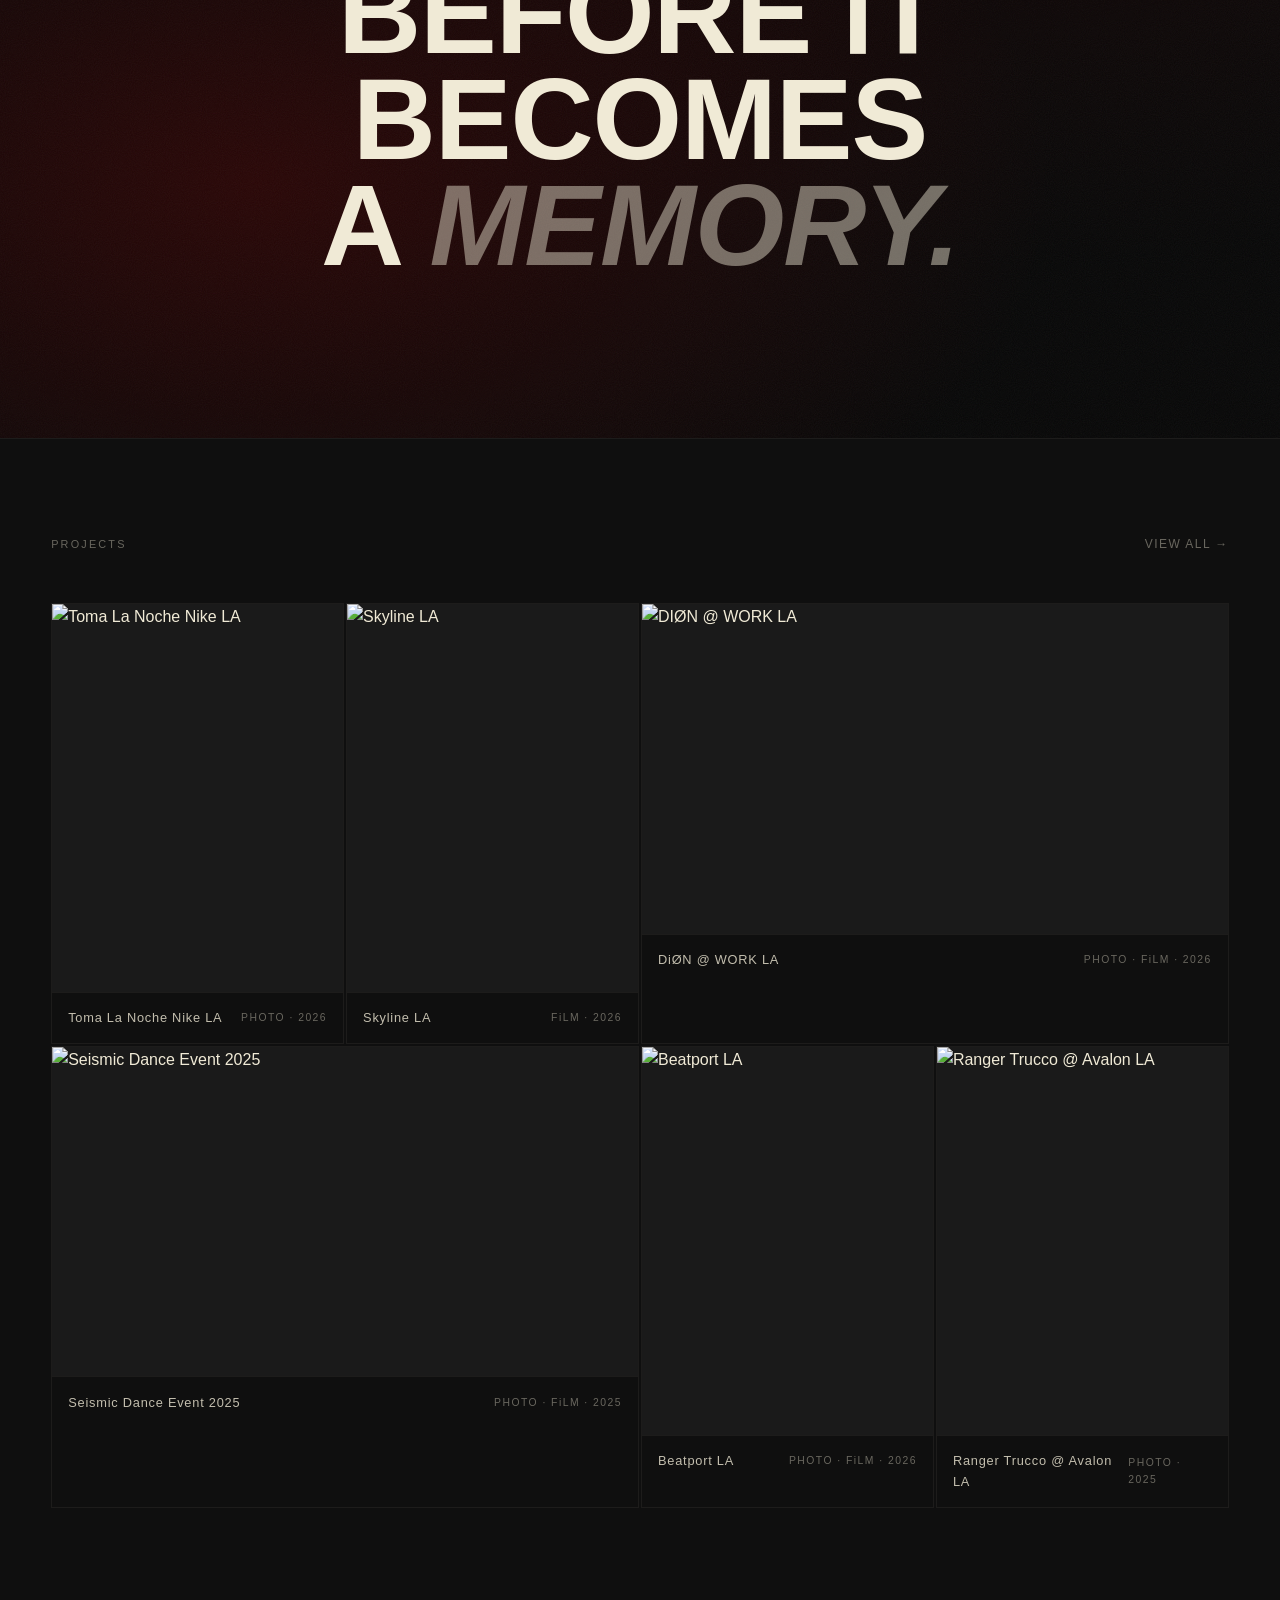
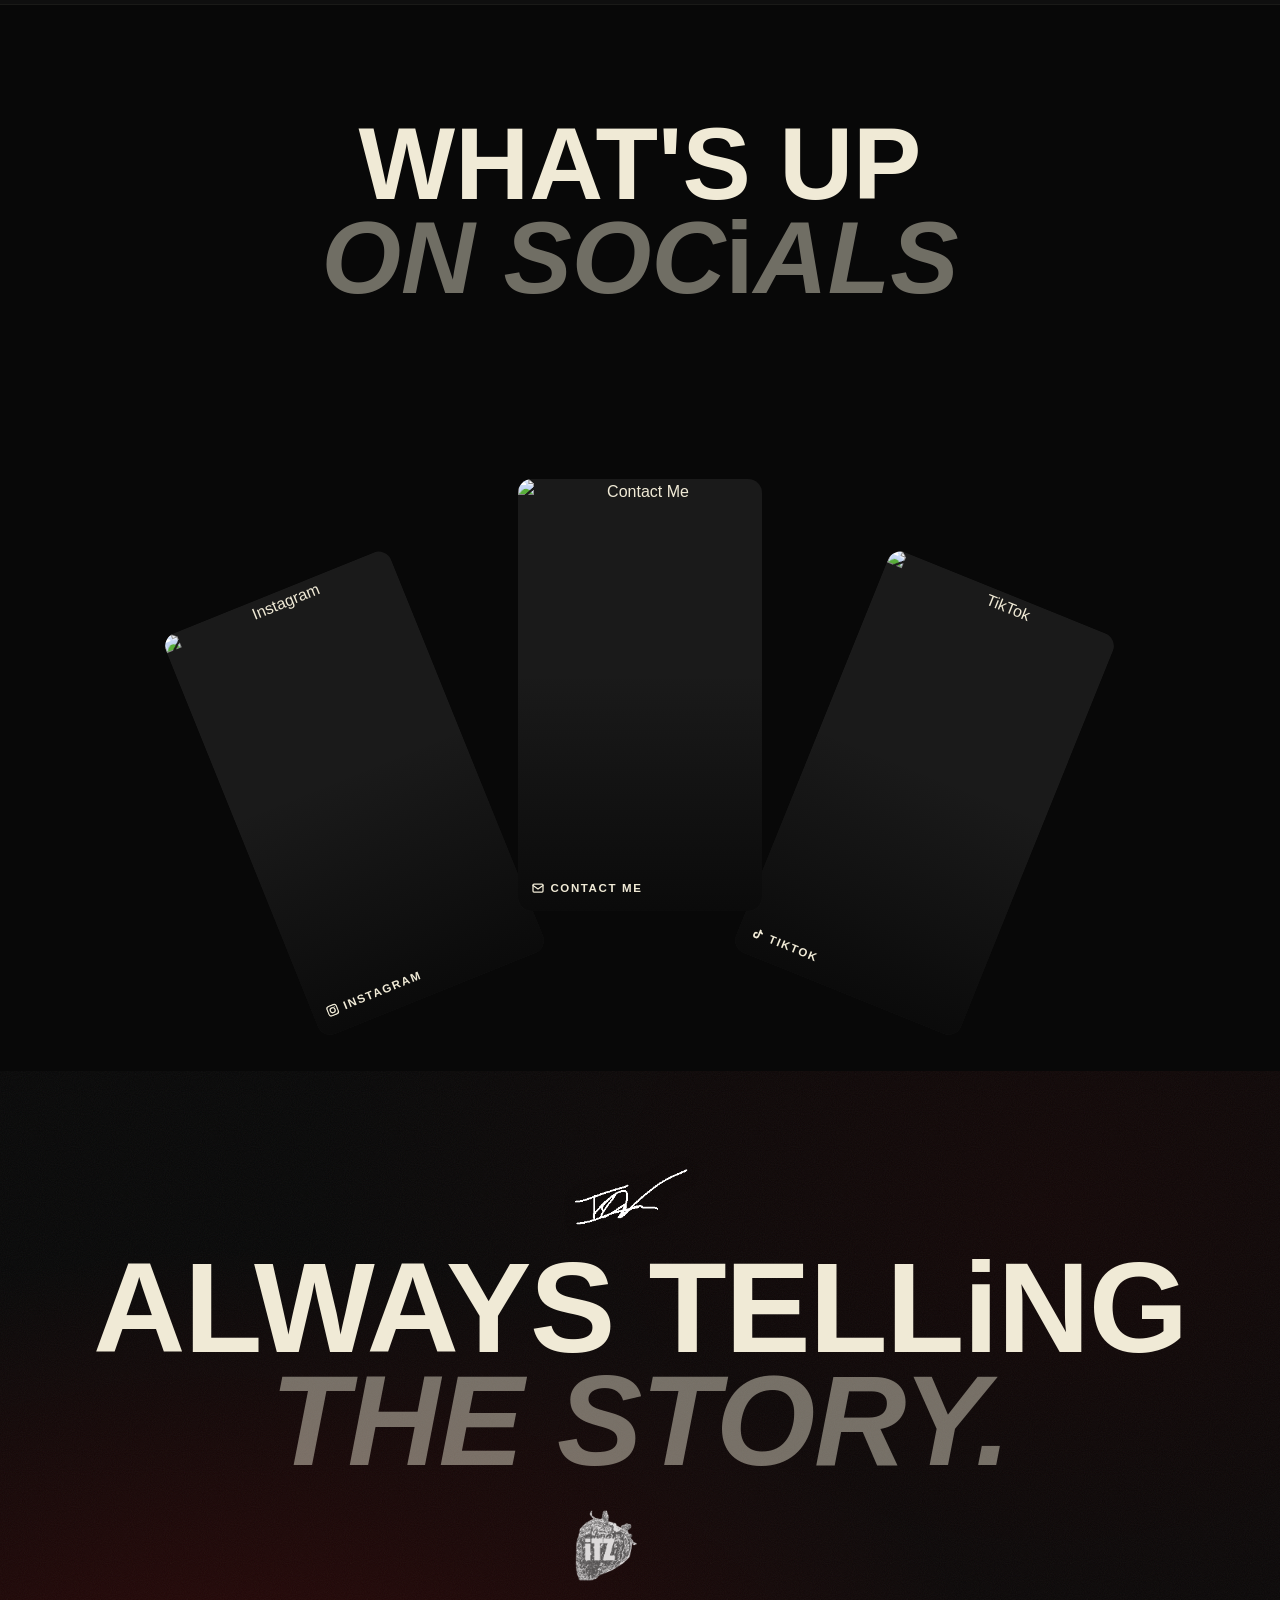
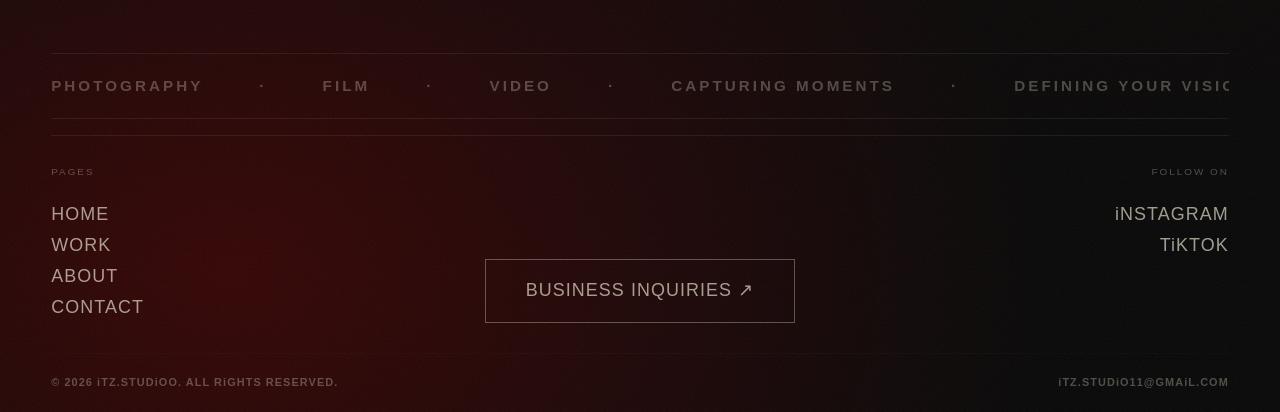
==== commit 21674c78: "Remove On Set section from homepage entirely Co-Authored-By: Claude Sonnet 4.6 <noreply@anthropic.co" ====
--- a/index.html
+++ b/index.html
@@ -84,47 +84,6 @@
     </blockquote>
   </section>
 
-  <!-- ══ ON SET MASONRY GRID ═══════════════ -->
-  <section class="on-set-section" id="onSetSection">
-    <div class="on-set-header">
-      <p class="eyebrow">On Set</p>
-      <p class="photo-strip-sub">A glimpse into the work</p>
-    </div>
-    <div class="on-set-grid">
-      <div class="on-set-card landscape">
-        <div class="on-set-img"><img src="https://res.cloudinary.com/dwd3kelch/image/upload/v1773633502/funkyy_qxi3n8.jpg" alt="Seismic Dance Event 2025" loading="lazy" /></div>
-        <div class="on-set-label"><span>Seismic Dance Event 2025</span><span>Photo</span></div>
-      </div>
-      <div class="on-set-card portrait">
-        <div class="on-set-img"><img src="https://res.cloudinary.com/dwd3kelch/image/upload/v1773633456/DSC00161_srsn5r.jpg" alt="Ranger Trucco @ Avalon LA" loading="lazy" /></div>
-        <div class="on-set-label"><span>Ranger Trucco @ Avalon LA</span><span>Photo</span></div>
-      </div>
-      <div class="on-set-card portrait">
-        <div class="on-set-img"><img src="https://res.cloudinary.com/dwd3kelch/image/upload/v1773630222/DSC01096_scgnpu.jpg" alt="DIØN @ WORK LA" loading="lazy" /></div>
-        <div class="on-set-label"><span>DIØN @ WORK LA</span><span>Photo</span></div>
-      </div>
-      <div class="on-set-card landscape">
-        <div class="on-set-img"><img src="https://res.cloudinary.com/dwd3kelch/image/upload/v1773630577/DSC07176_mxwwgi.jpg" alt="Beatport LA" loading="lazy" /></div>
-        <div class="on-set-label"><span>Beatport LA</span><span>Photo</span></div>
-      </div>
-      <div class="on-set-card landscape">
-        <div class="on-set-img"><img src="https://res.cloudinary.com/dwd3kelch/image/upload/v1773633467/DSC06074_exwvvh.jpg" alt="Elliot &amp; Liam @ Sound LA" loading="lazy" /></div>
-        <div class="on-set-label"><span>Elliot &amp; Liam @ Sound LA</span><span>Photo</span></div>
-      </div>
-      <div class="on-set-card portrait">
-        <div class="on-set-img"><img src="https://res.cloudinary.com/dwd3kelch/image/upload/v1773634507/IMG_1795_sicwvt.jpg" alt="Skyline LA" loading="lazy" /></div>
-        <div class="on-set-label"><span>Skyline LA</span><span>Film</span></div>
-      </div>
-      <div class="on-set-card portrait">
-        <div class="on-set-img"><img src="https://res.cloudinary.com/dwd3kelch/image/upload/v1773634668/IMG_2595_cbhbec.jpg" alt="Ian Asher" loading="lazy" /></div>
-        <div class="on-set-label"><span>Ian Asher</span><span>Film</span></div>
-      </div>
-      <div class="on-set-card landscape">
-        <div class="on-set-img"><img src="https://res.cloudinary.com/dwd3kelch/image/upload/v1773630172/DSC05208_dszgne.jpg" alt="Toma La Noche Nike LA" loading="lazy" /></div>
-        <div class="on-set-label"><span>Toma La Noche Nike LA</span><span>Photo</span></div>
-      </div>
-    </div>
-  </section>
 
   <!-- ══ PROJECT GRID (helmet-style) ═══════ -->
   <section class="project-grid-section">
--- a/css/style.css
+++ b/css/style.css
@@ -161,14 +161,14 @@
 .nav-hamburger.open span:nth-child(3) { transform: translateY(-6px) rotate(-45deg); }
 .nav-mobile { display: none; position: fixed; inset: 0; background: var(--black); z-index: 99; flex-direction: column; align-items: center; justify-content: center; gap: 2rem; }
 .nav-mobile.open { display: flex; }
-.nav-mobile a { font-family: var(--font-display); font-size: clamp(2.5rem,8vw,4rem); letter-spacing: .05em; opacity: .8; transition: opacity .2s; }
+.nav-mobile a { font-family: var(--font-display); font-size: clamp(2.5rem,8vw,4rem); font-weight: 800; letter-spacing: .05em; text-transform: uppercase; opacity: .8; transition: opacity .2s; }
 .nav-mobile a:hover { opacity: 1; color: var(--lime); }
 
 /* =====================
    HERO
    ===================== */
 .hero {
-  height: 100svh; min-height: 640px;
+  height: 84svh; min-height: 580px;
   display: flex; flex-direction: column;
   padding: 0 var(--pad) 3rem;
   position: relative; overflow: hidden;
@@ -471,6 +471,7 @@
   width: clamp(100px, 13vw, 180px);
   display: block;
   margin: 0 auto 1.5rem;
+  transform: translateX(-3.5rem);
   position: relative; z-index: 2;
   opacity: 0; transform: translateY(6px);
   transition: opacity 1.2s var(--ease), transform 1.2s var(--ease);
@@ -523,26 +524,19 @@
 .deco svg { display: block; }
 
 .deco-camera {
-  top: 2%;  right: 8%;
+  top: 18%; left: 4%;
   width: clamp(50px, 8vw, 90px);
   animation: decoFloat 4s ease-in-out infinite;
 }
 .deco-swirl {
-  top: -2%; right: 2%;
+  bottom: 22%; right: 4%;
   width: clamp(80px, 13vw, 140px);
   opacity: .85;
   animation: decoSpin 18s linear infinite;
 }
-.deco-star {
-  top: 38%; left: 2%;
-  width: clamp(36px, 5vw, 60px);
-  animation: decoFloat 5s ease-in-out infinite reverse;
-}
-.deco-flower {
-  bottom: 2%; right: 4%;
-  width: clamp(55px, 8vw, 90px);
-  animation: decoSpin 10s linear infinite reverse;
-}
+.deco-star        { top: 8%;    right: 6%;  width: clamp(36px,5vw,58px);  animation: decoFloat 5s ease-in-out infinite reverse; }
+.deco-star-bottom { bottom: 12%; right: 10%; width: clamp(28px,4vw,46px);  animation: decoFloat 6.5s ease-in-out infinite; }
+.deco-star-left   { top: 42%;   left: 4%;   width: clamp(30px,4.5vw,52px); animation: decoFloat 7s ease-in-out infinite reverse; }
 .deco-reel {
   top: 55%; right: 2%;
   width: clamp(40px, 6vw, 70px);
@@ -1096,3 +1090,62 @@
   .projects-grid.gallery-mode { columns: 2; }
   .proj-detail-grid { columns: 2; }
 }
+
+/* =====================
+   MOBILE HOMEPAGE FIXES
+   (≤ 768px only — desktop unchanged)
+   ===================== */
+@media (max-width: 768px) {
+
+  /* ── Hero: cut the large empty gap ── */
+  .hero { height: 76svh; min-height: 480px; }
+  .hero-eyebrow { padding-top: calc(var(--nav-h) + 1rem); }
+  .hero-title { font-size: clamp(2.4rem, 11vw, 4rem); letter-spacing: 0; }
+
+  /* ── Portrait: reduce scroll dead-space ── */
+  .portrait-section { height: 110vh; }
+
+  /* ── Quote: tighter vertical padding ── */
+  .quote-section { padding: 4rem var(--pad); min-height: 30vh; }
+
+  /* ── On Set: 2-column masonry (portrait/landscape stacked pattern) ── */
+  .on-set-section { padding: 3rem var(--pad); }
+  .on-set-grid { columns: 2; column-gap: 8px; display: block; }
+  .on-set-card { flex: unset; margin-bottom: 8px; }
+
+  /* ── Projects: tighten padding ── */
+  .project-grid-section { padding: 3rem var(--pad); }
+  .project-grid-header { margin-bottom: 1.5rem; }
+
+  /* ── Socials: less whitespace, right-sized cards ── */
+  .socials-section { padding: 3.5rem var(--pad) 4rem; }
+  .socials-title { font-size: clamp(2.5rem, 9vw, 4rem); margin-bottom: 2.5rem; }
+  .socials-cards { height: 280px; }
+  .social-card { width: clamp(120px, 28vw, 160px); }
+  /* default fan — vw-based so it scales on any phone width */
+  .social-card:nth-child(1) { transform: rotate(-22deg) translateX(-26vw); }
+  .social-card:nth-child(2) { transform: rotate(0deg); }
+  .social-card:nth-child(3) { transform: rotate(22deg) translateX(26vw); }
+  /* container hover: freeze fan so cards don't fly off-screen on touch */
+  .socials-cards:hover .social-card:nth-child(1) { transform: rotate(-22deg) translateX(-26vw); }
+  .socials-cards:hover .social-card:nth-child(2) { transform: rotate(0deg); }
+  .socials-cards:hover .social-card:nth-child(3) { transform: rotate(22deg) translateX(26vw); }
+  /* individual card tap: subtle lift only */
+  .social-card:nth-child(1):hover { transform: rotate(-20deg) translateX(-26vw) translateY(-12px) scale(1.04) !important; }
+  .social-card:nth-child(2):hover { transform: rotate(0deg) translateY(-12px) scale(1.04) !important; }
+  .social-card:nth-child(3):hover { transform: rotate(20deg) translateX(26vw)  translateY(-12px) scale(1.04) !important; }
+
+  /* ── Footer: remove leftward shifts, fix nav grid ── */
+  .footer-hero { padding: 4rem var(--pad) 0; }
+  .footer-logo-wrap { transform: none; }
+  .footer-tagline { font-size: clamp(2.8rem, 11vw, 6rem); }
+  .footer-nav-grid {
+    grid-template-columns: 1fr 1fr;
+    grid-template-rows: auto auto;
+  }
+  .footer-nav-col:first-child { grid-column: 1; grid-row: 1; }
+  .footer-nav-col.right { grid-column: 2; grid-row: 1; align-items: flex-end; }
+  .footer-nav-col.center { grid-column: 1 / -1; grid-row: 2; align-items: stretch; }
+  .business-btn { width: 100%; justify-content: center; }
+  .footer-bottom-bar { flex-direction: column; gap: .4rem; text-align: center; }
+}
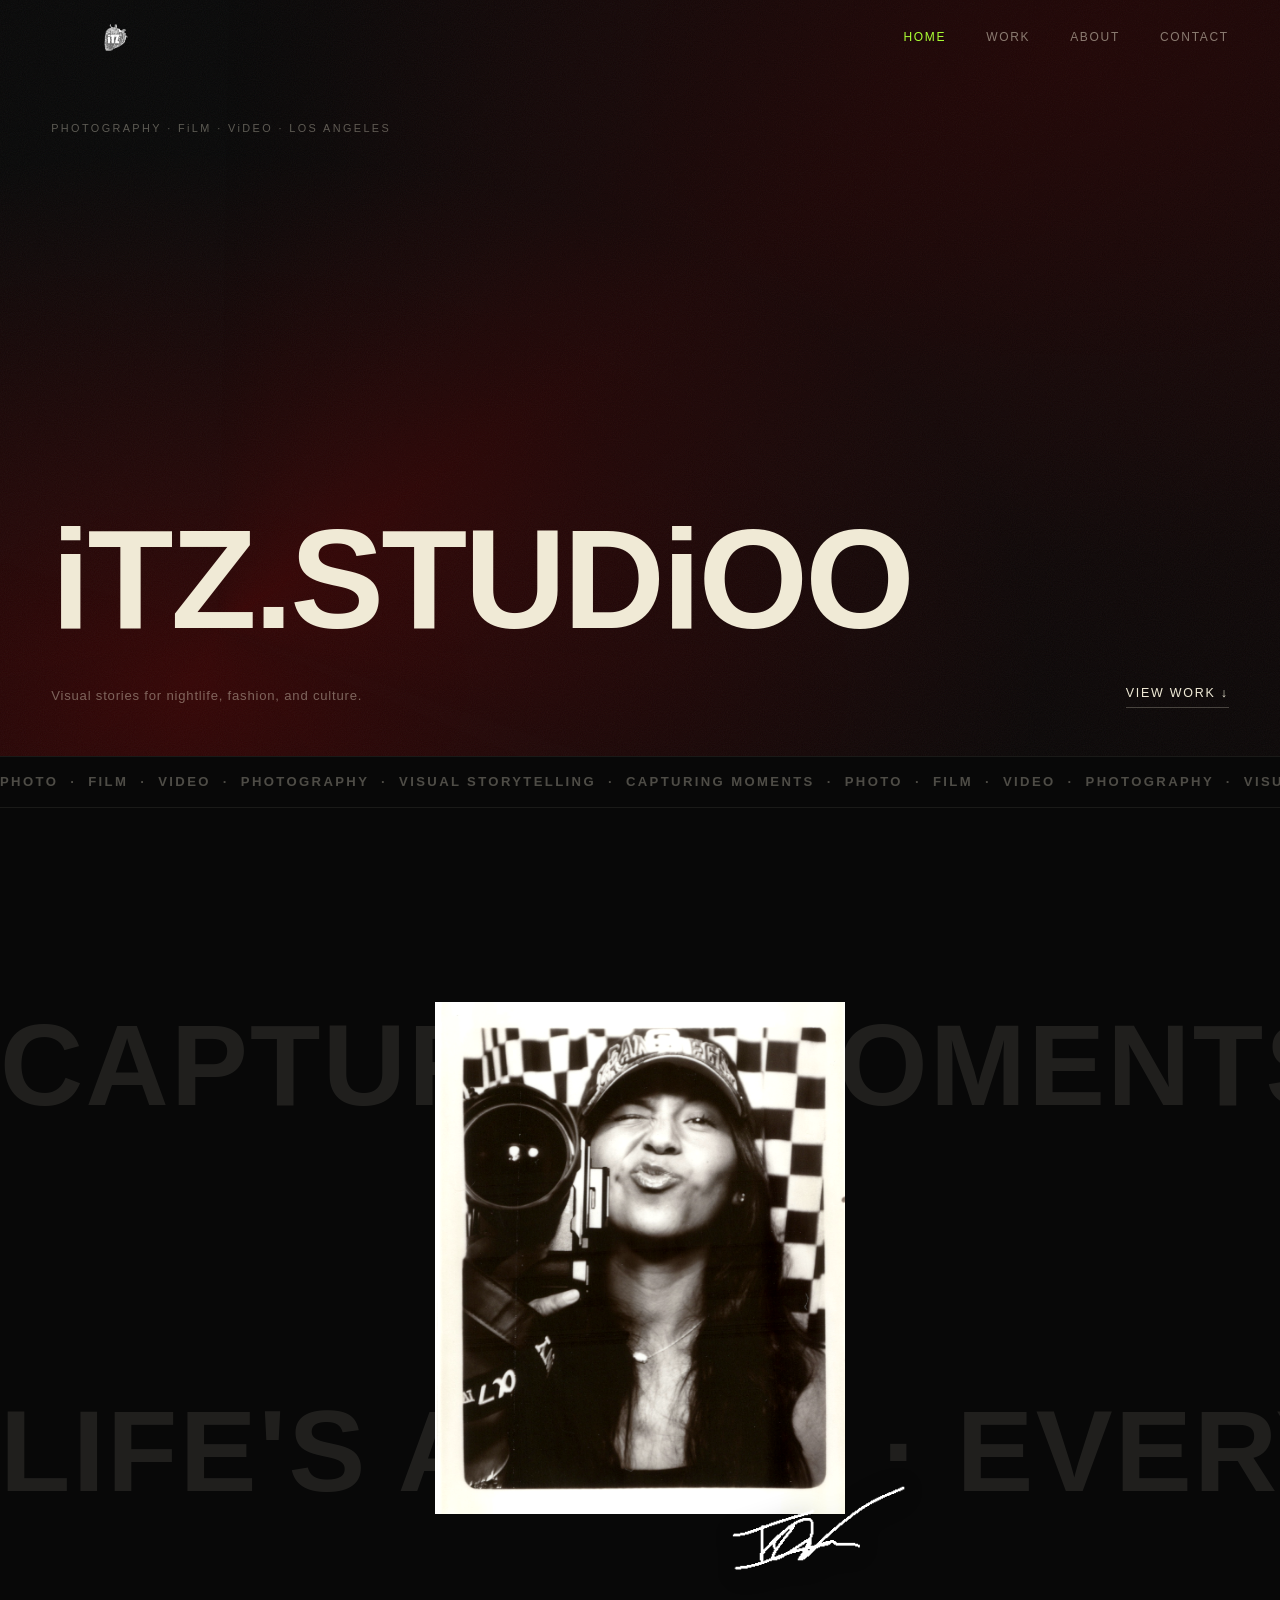
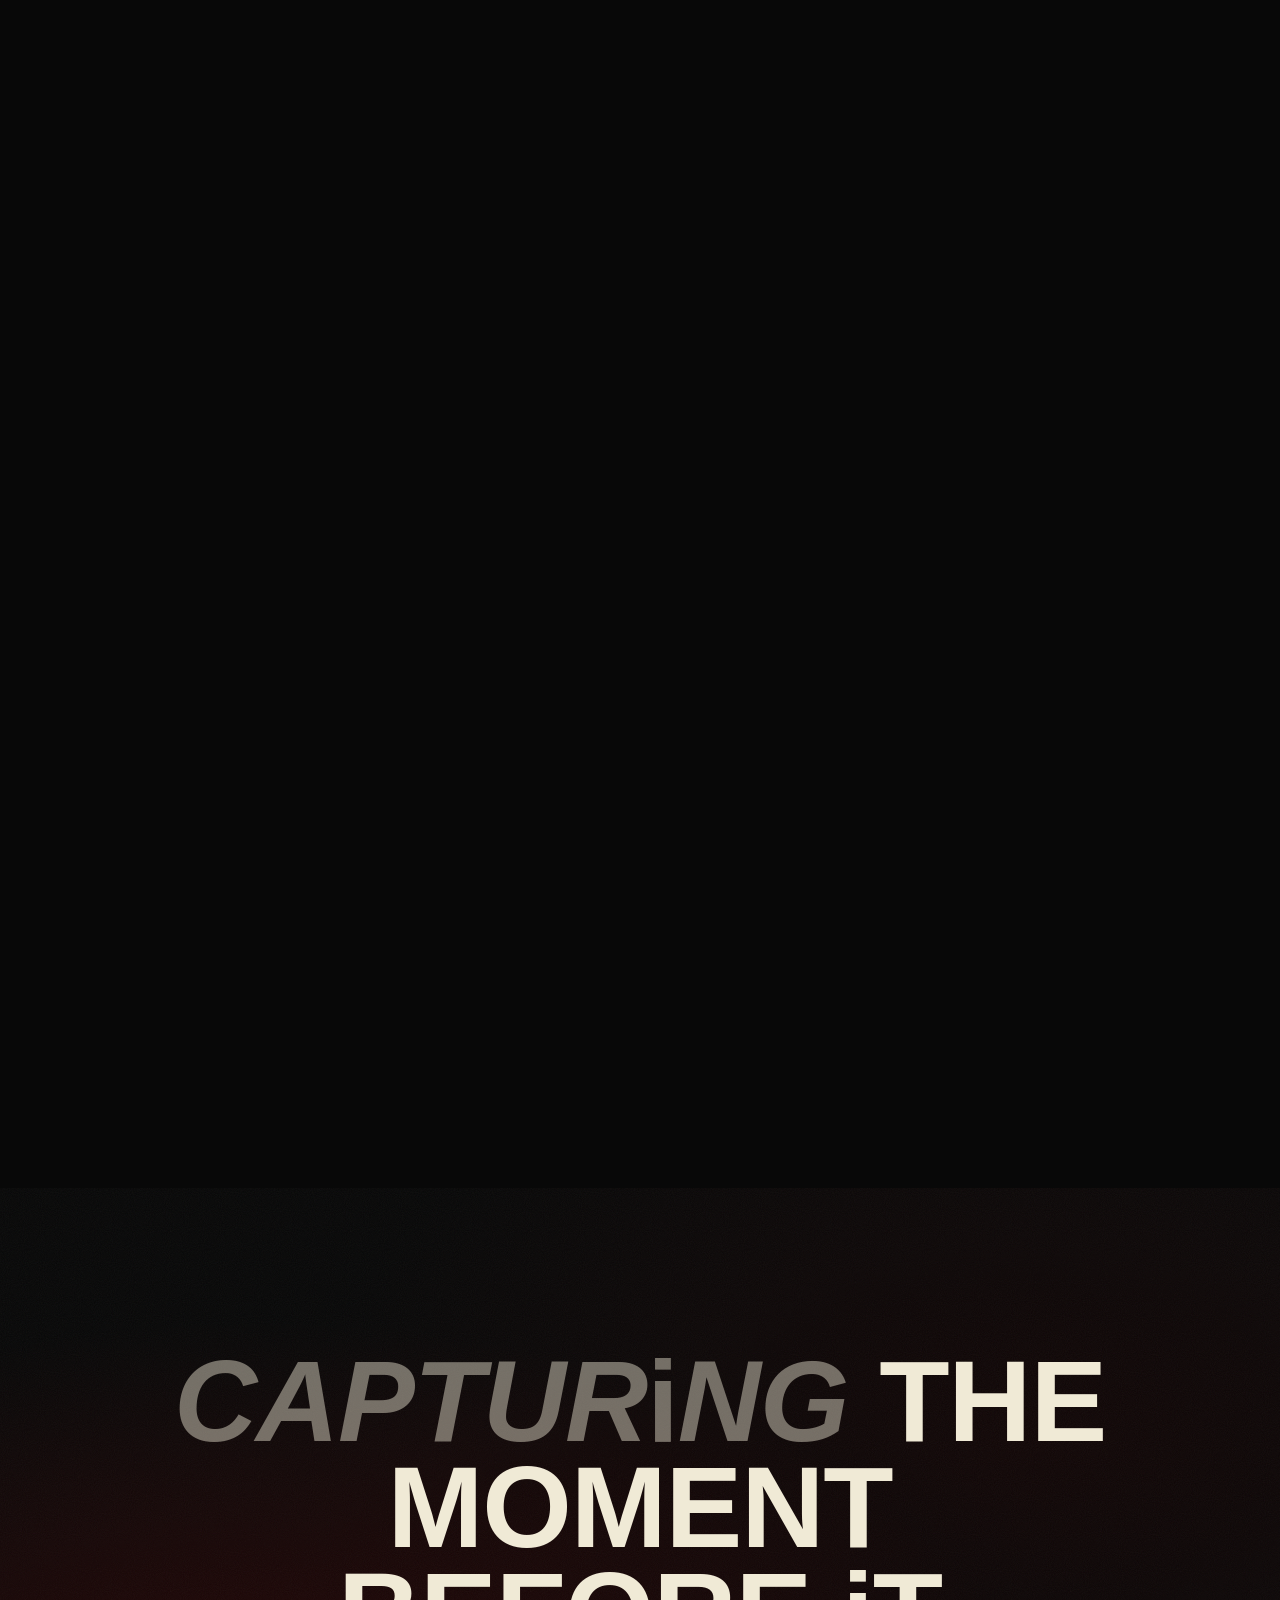
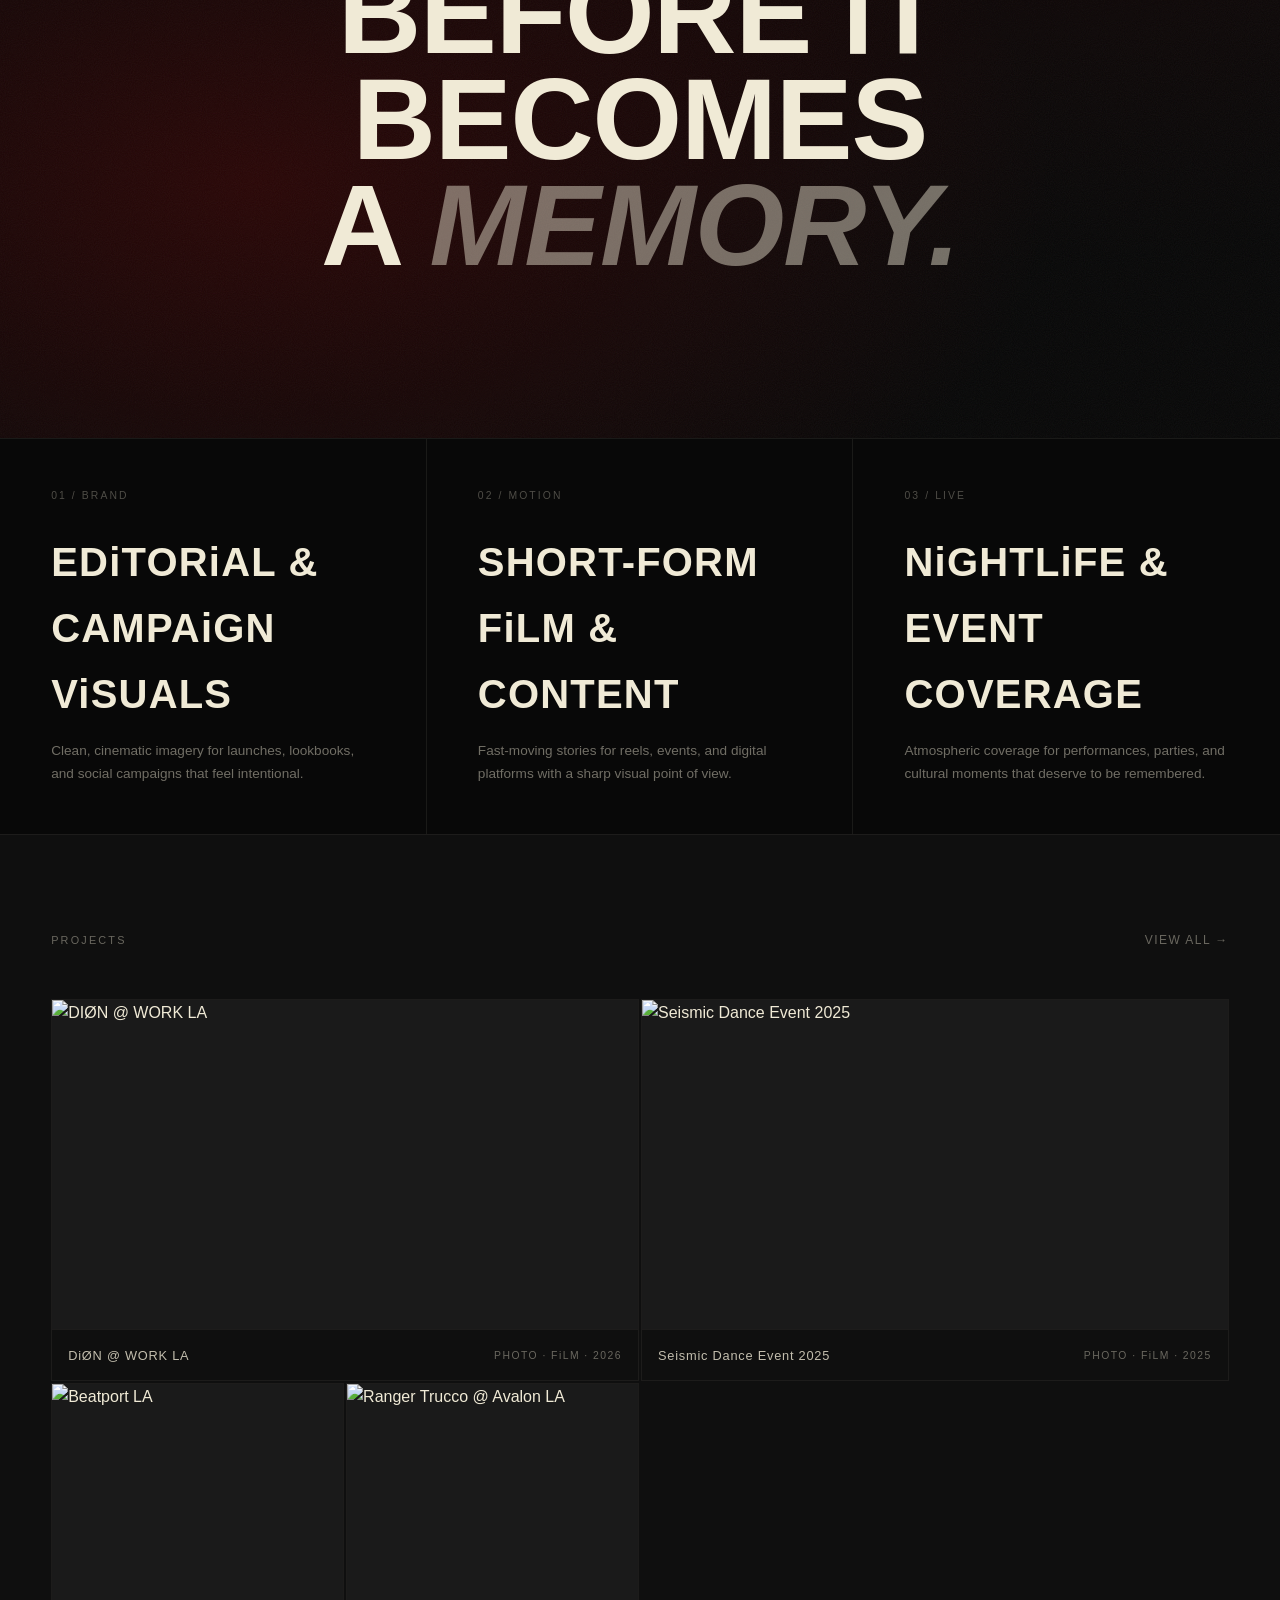
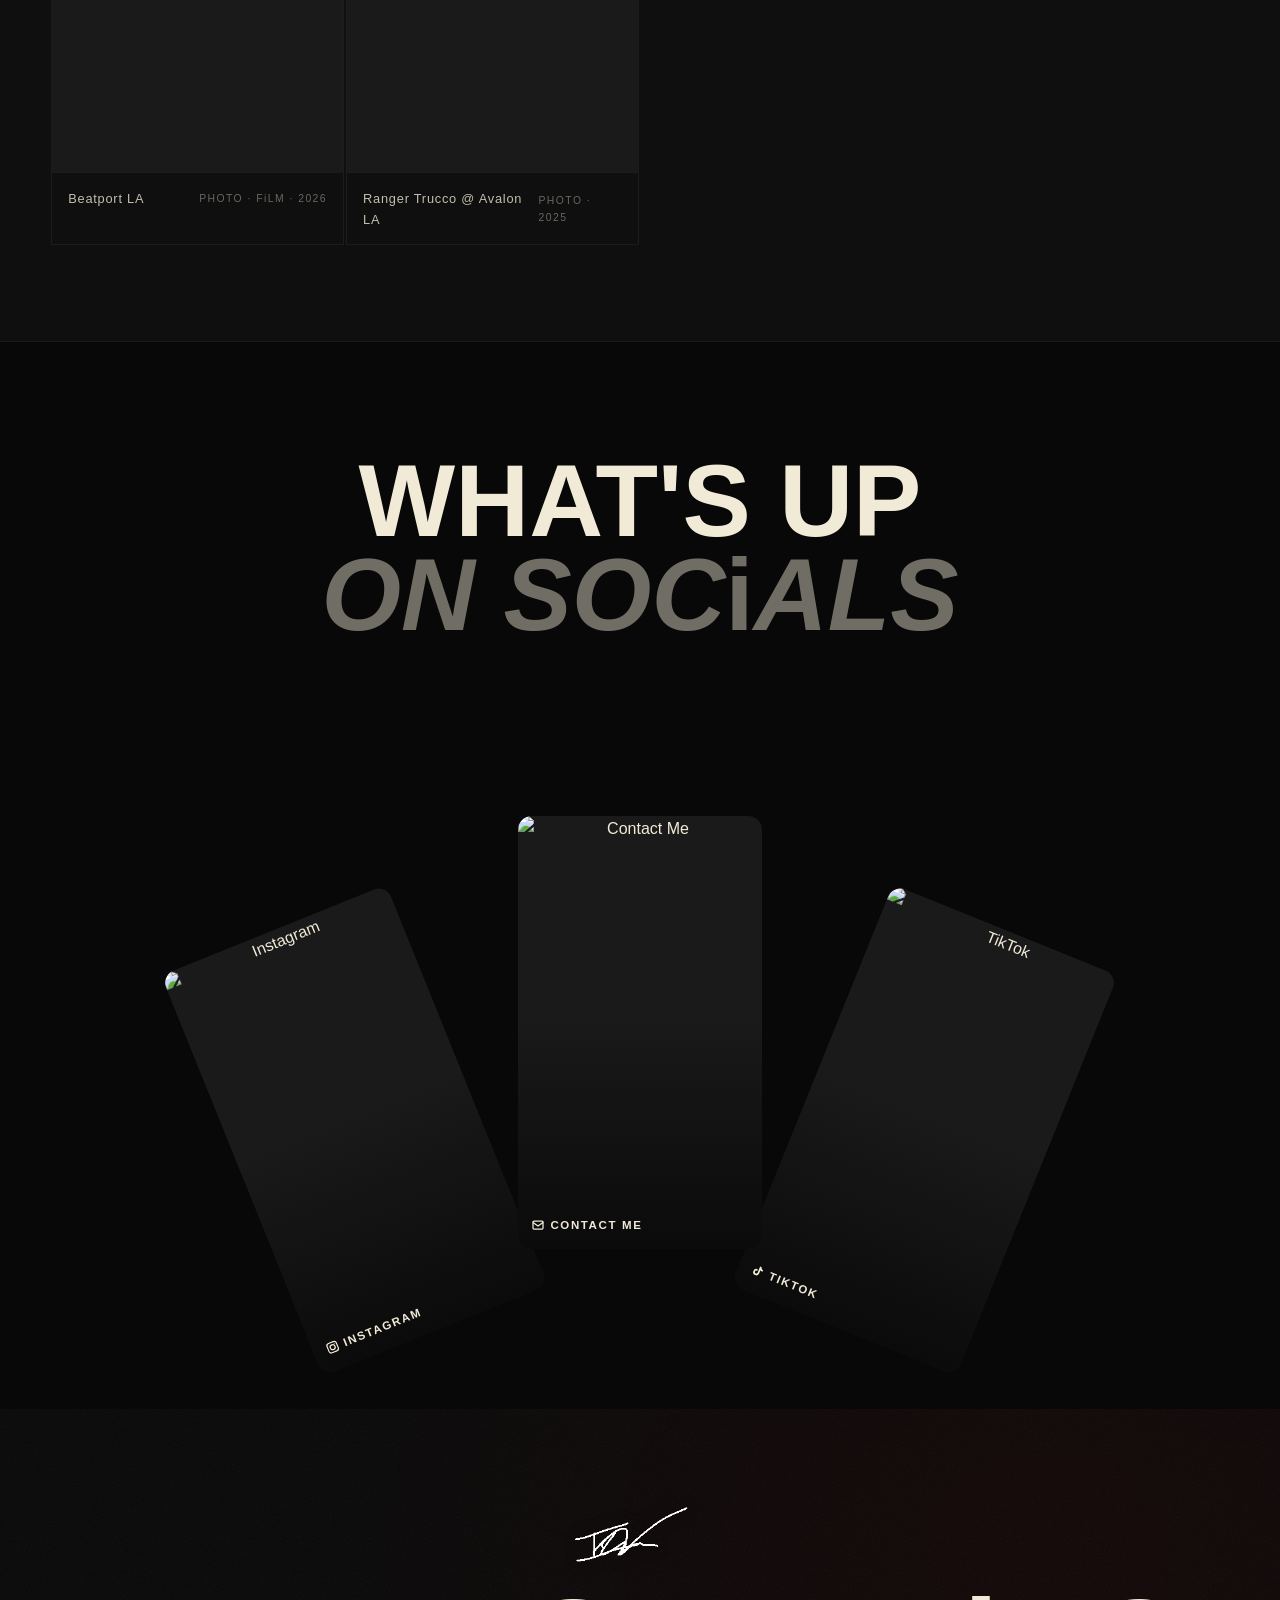
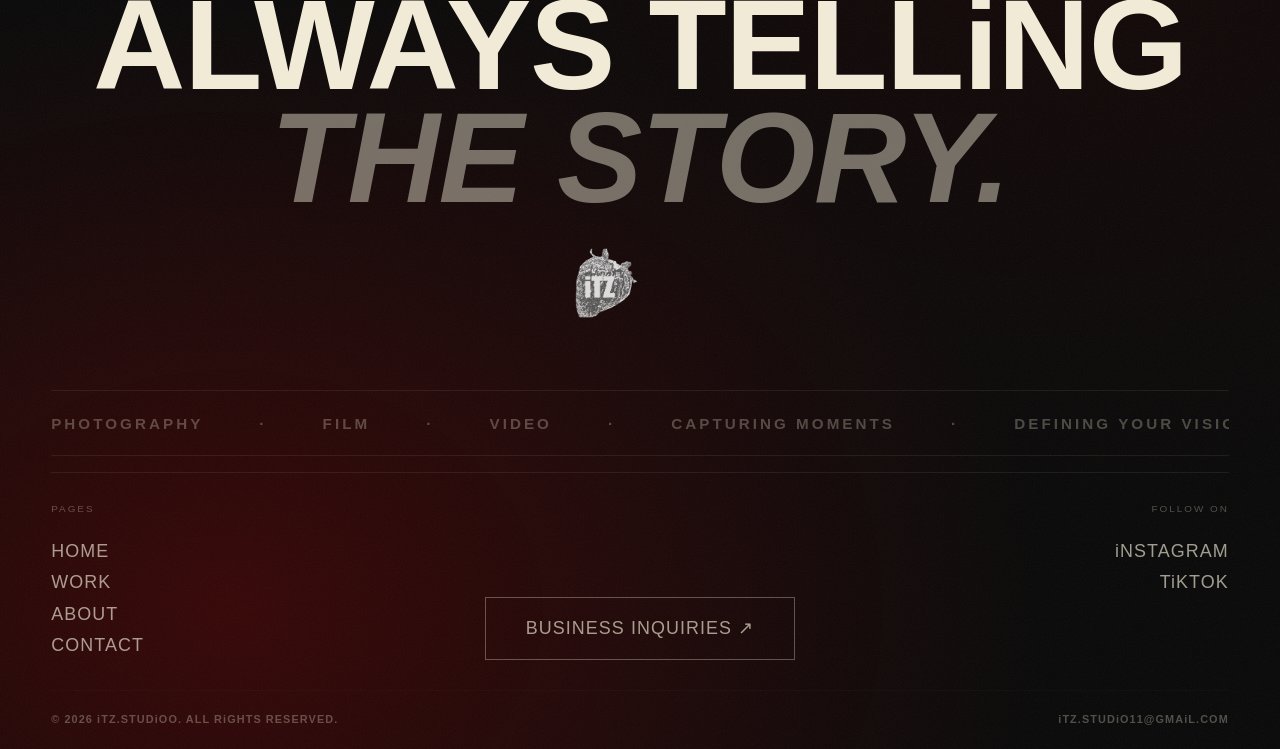
==== commit 7fdfafc9: "Remove Complex, Toma, Skyline, and SXTCY projects Drops their project entries and homepage feature c" ====
--- a/index.html
+++ b/index.html
@@ -35,7 +35,7 @@
       <span class="hero-line"><span>iTZ.STUDiOO</span></span>
     </h1>
     <div class="hero-bottom">
-      <p class="hero-sub">Life moves fast. Every frame is a memory.</p>
+      <p class="hero-sub">Visual stories for nightlife, fashion, and culture.</p>
       <a href="work.html" class="hero-cta">View Work ↓</a>
     </div>
   </section>
@@ -84,6 +84,23 @@
     </blockquote>
   </section>
 
+  <section class="services-band" aria-label="Services">
+    <article class="service-item" data-reveal>
+      <span class="service-num">01 / BRAND</span>
+      <h3>Editorial & campaign visuals</h3>
+      <p>Clean, cinematic imagery for launches, lookbooks, and social campaigns that feel intentional.</p>
+    </article>
+    <article class="service-item" data-reveal>
+      <span class="service-num">02 / MOTION</span>
+      <h3>Short-form film & content</h3>
+      <p>Fast-moving stories for reels, events, and digital platforms with a sharp visual point of view.</p>
+    </article>
+    <article class="service-item" data-reveal>
+      <span class="service-num">03 / LIVE</span>
+      <h3>Nightlife & event coverage</h3>
+      <p>Atmospheric coverage for performances, parties, and cultural moments that deserve to be remembered.</p>
+    </article>
+  </section>
 
   <!-- ══ PROJECT GRID (helmet-style) ═══════ -->
   <section class="project-grid-section">
@@ -92,20 +109,6 @@
       <a href="work.html" class="featured-link">View all →</a>
     </div>
     <div class="project-grid">
-      <a class="project-card" href="work.html#toma-nike-la" data-reveal>
-        <div class="project-card-img">
-          <img class="feat-layer base" src="https://res.cloudinary.com/dwd3kelch/image/upload/v1773630172/DSC05208_dszgne.jpg" alt="Toma La Noche Nike LA" />
-          <div class="feat-layer reveal" style="background:rgba(170,255,52,.15);"></div>
-        </div>
-        <div class="project-card-footer"><span class="project-name">Toma La Noche Nike LA</span><span class="project-cat">Photo · 2026</span></div>
-      </a>
-      <a class="project-card" href="work.html#skyline-la" data-reveal>
-        <div class="project-card-img">
-          <img class="feat-layer base" src="https://res.cloudinary.com/dwd3kelch/image/upload/v1773634507/IMG_1795_sicwvt.jpg" alt="Skyline LA" />
-          <div class="feat-layer reveal" style="background:rgba(170,255,52,.15);"></div>
-        </div>
-        <div class="project-card-footer"><span class="project-name">Skyline LA</span><span class="project-cat">Film · 2026</span></div>
-      </a>
       <a class="project-card wide" href="work.html#dion-work-la" data-reveal>
         <div class="project-card-img">
           <img class="feat-layer base" src="https://res.cloudinary.com/dwd3kelch/image/upload/v1773630222/DSC01096_scgnpu.jpg" alt="DIØN @ WORK LA" />
--- a/css/style.css
+++ b/css/style.css
@@ -536,7 +536,7 @@
 }
 .deco-star        { top: 8%;    right: 6%;  width: clamp(36px,5vw,58px);  animation: decoFloat 5s ease-in-out infinite reverse; }
 .deco-star-bottom { bottom: 12%; right: 10%; width: clamp(28px,4vw,46px);  animation: decoFloat 6.5s ease-in-out infinite; }
-.deco-star-left   { top: 42%;   left: 4%;   width: clamp(30px,4.5vw,52px); animation: decoFloat 7s ease-in-out infinite reverse; }
+.deco-star-left   { top: 55%;   left: 18%;  width: clamp(34px,5vw,56px);   animation: decoFloat 7s ease-in-out infinite reverse; opacity: .6; }
 .deco-reel {
   top: 55%; right: 2%;
   width: clamp(40px, 6vw, 70px);
@@ -1120,7 +1120,8 @@
   /* ── Socials: less whitespace, right-sized cards ── */
   .socials-section { padding: 3.5rem var(--pad) 4rem; }
   .socials-title { font-size: clamp(2.5rem, 9vw, 4rem); margin-bottom: 2.5rem; }
-  .socials-cards { height: 280px; }
+  .socials-cards { height: 280px; margin-bottom: 1.5rem; }
+  .social-card { bottom: 20px; }
   .social-card { width: clamp(120px, 28vw, 160px); }
   /* default fan — vw-based so it scales on any phone width */
   .social-card:nth-child(1) { transform: rotate(-22deg) translateX(-26vw); }
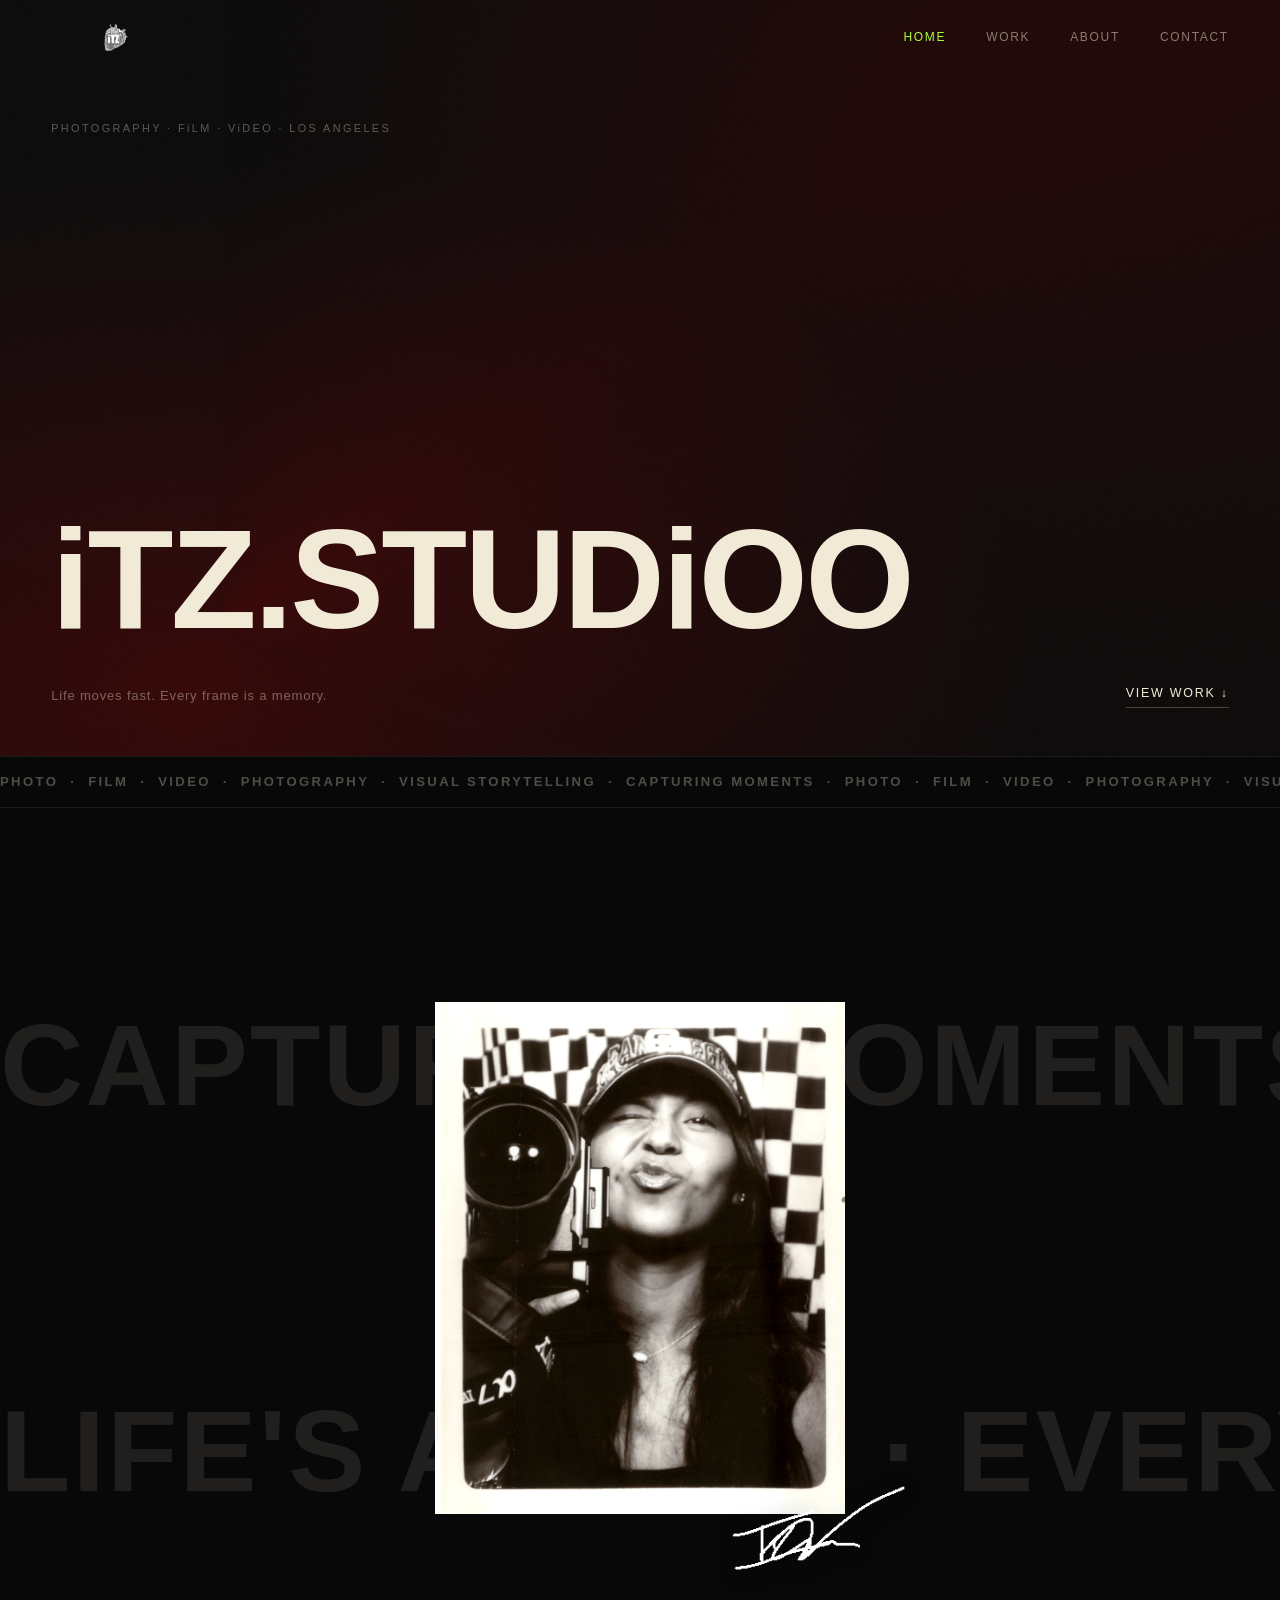
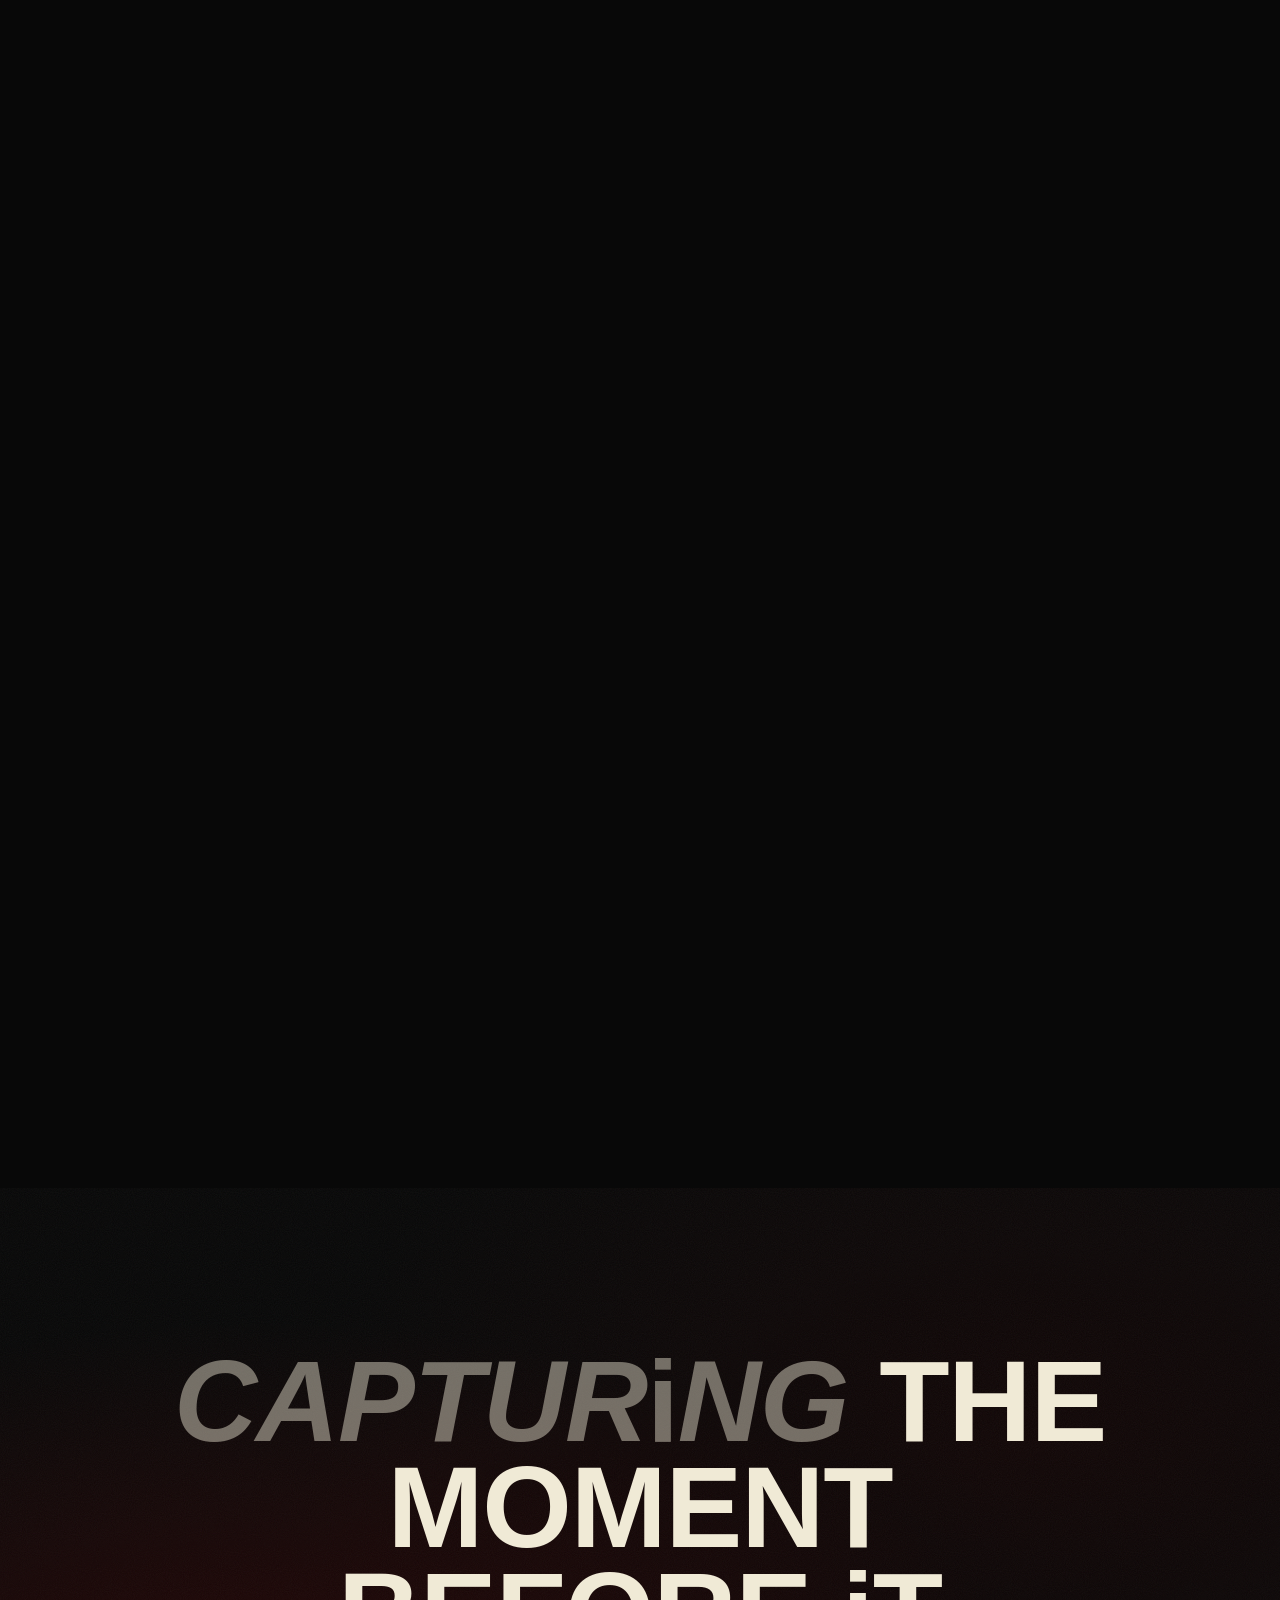
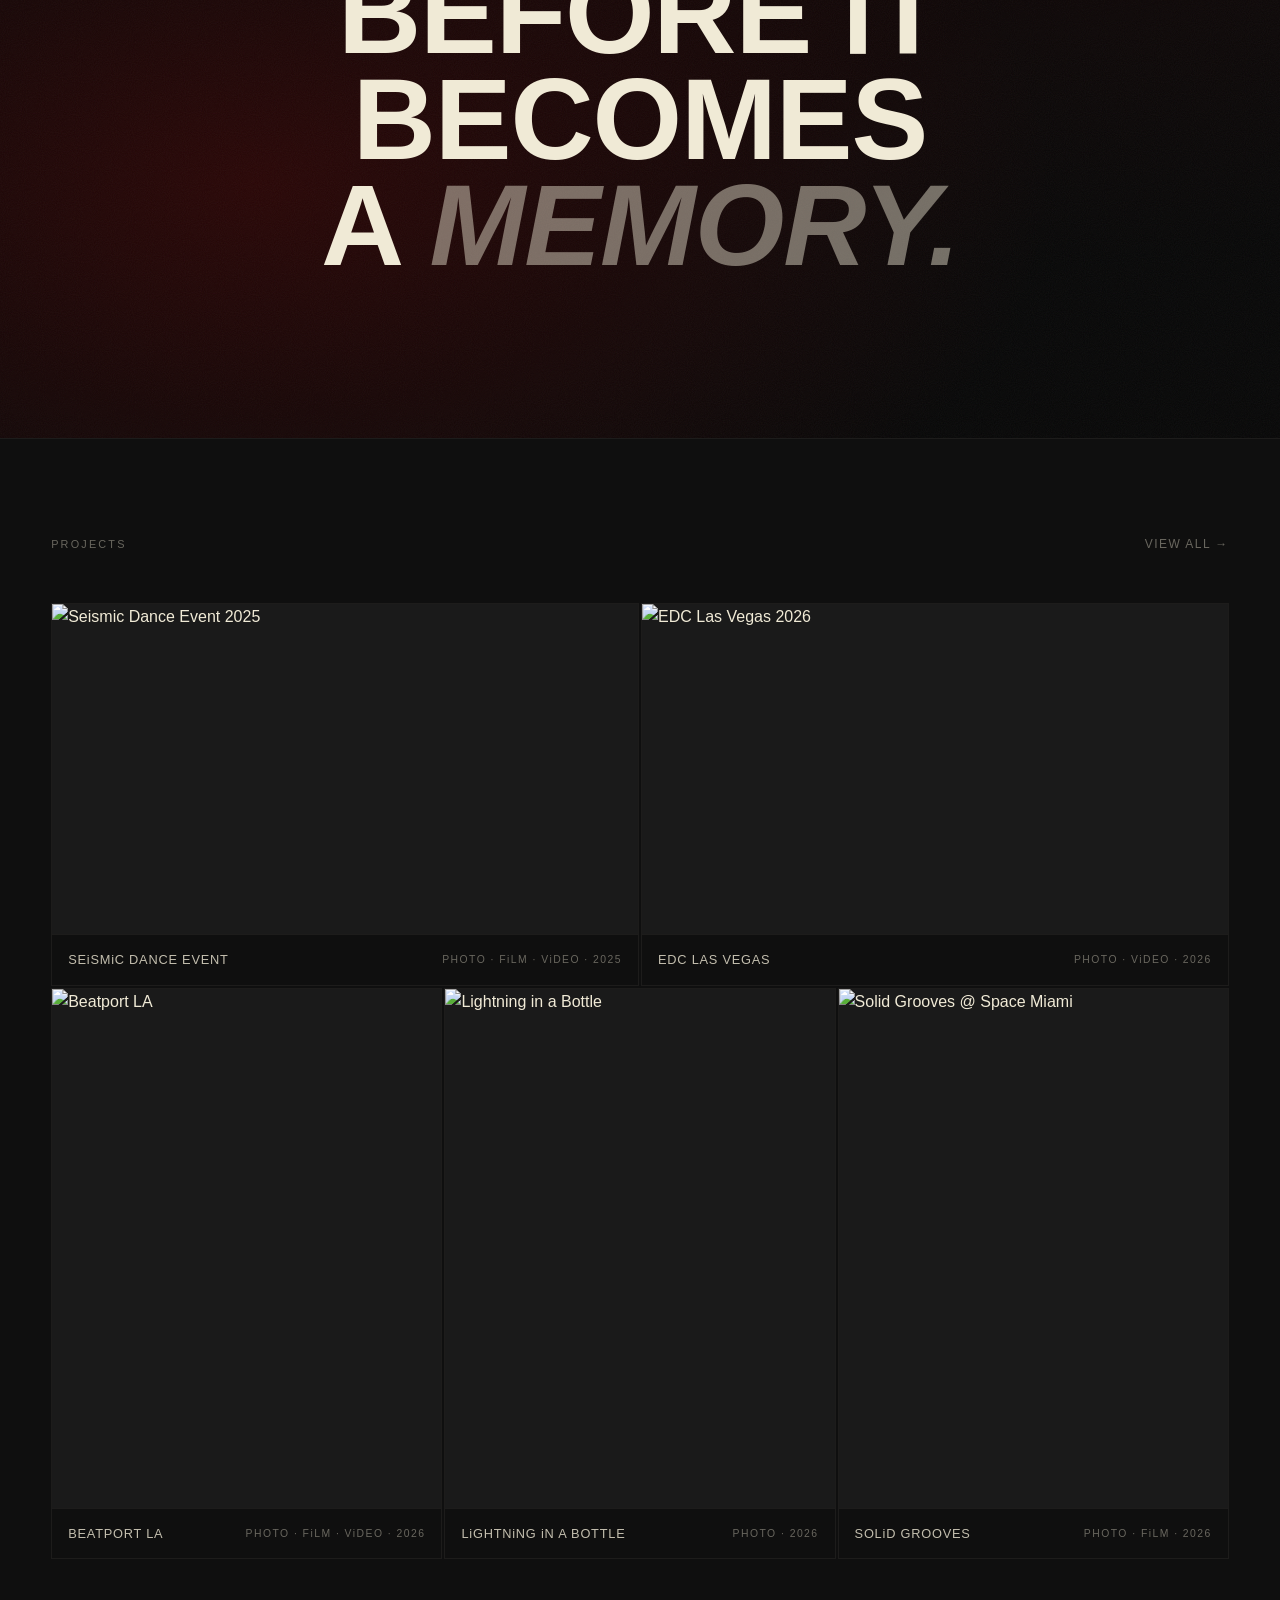
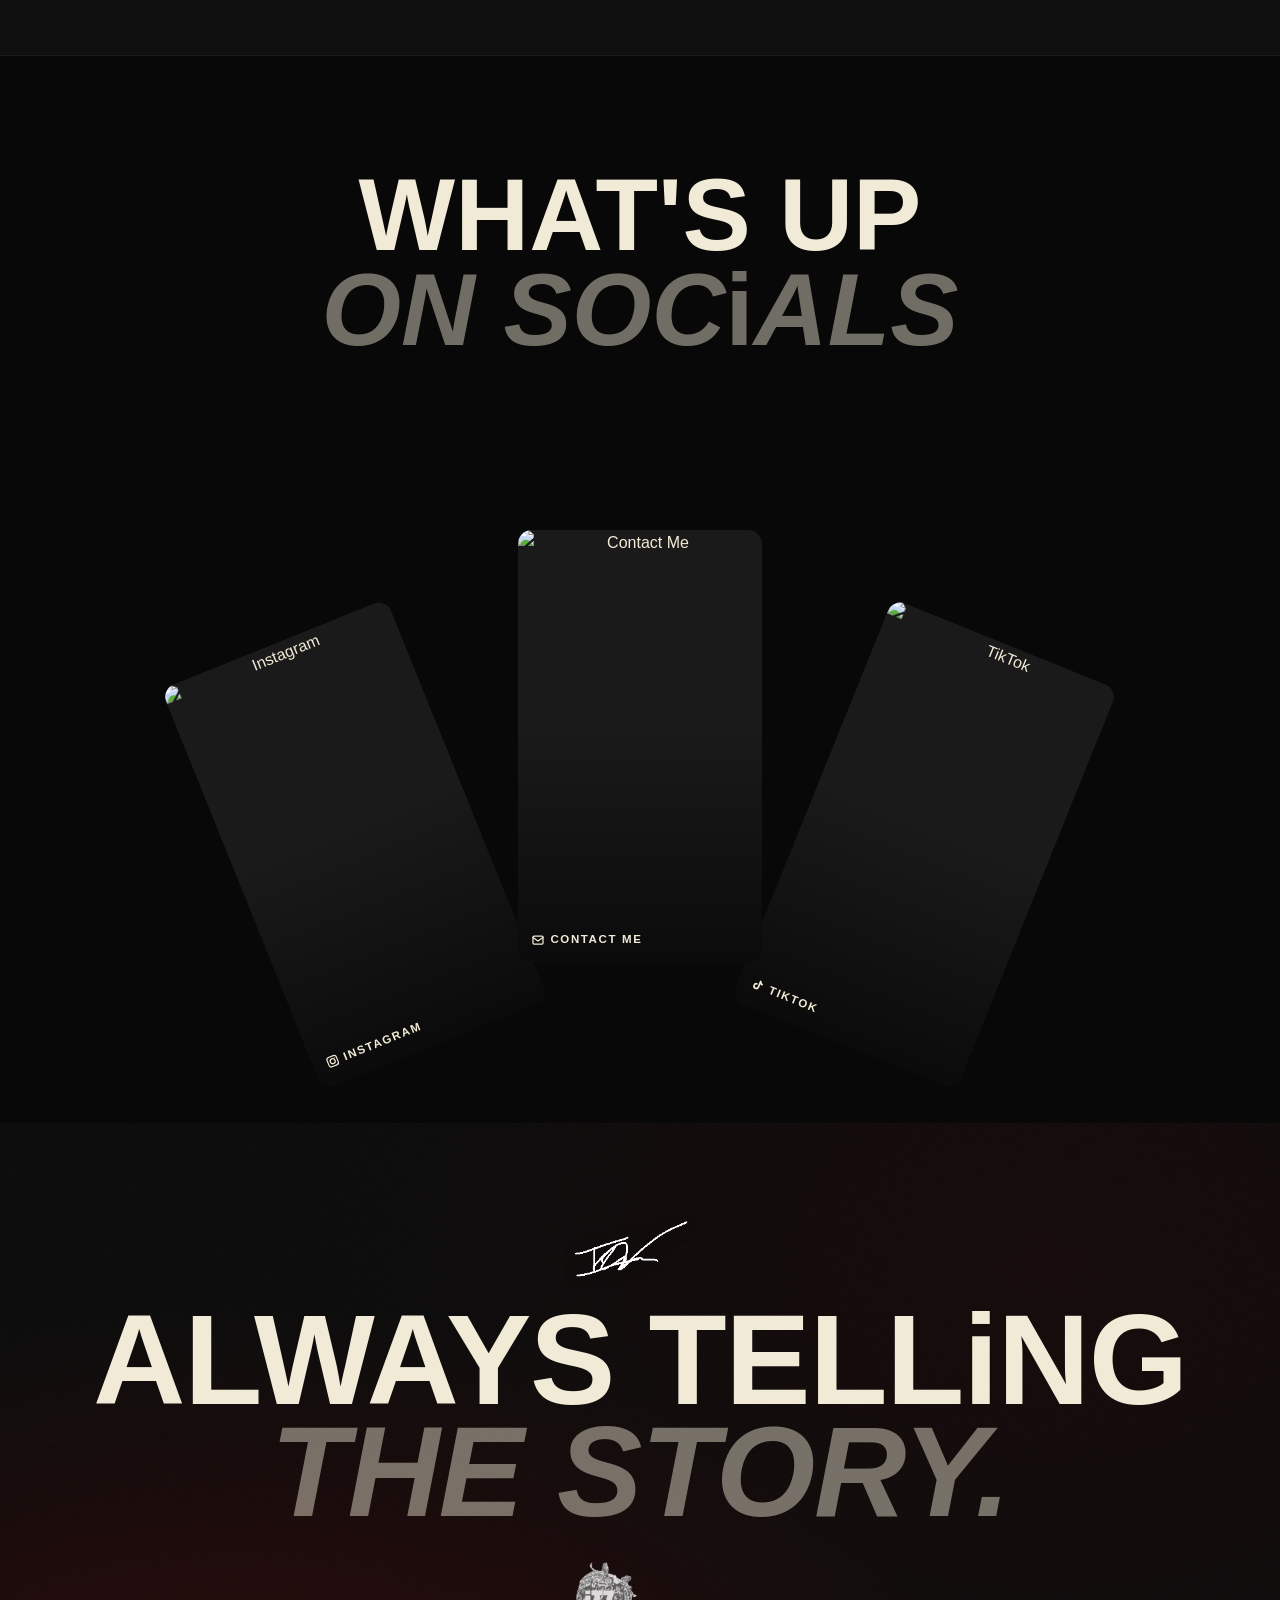
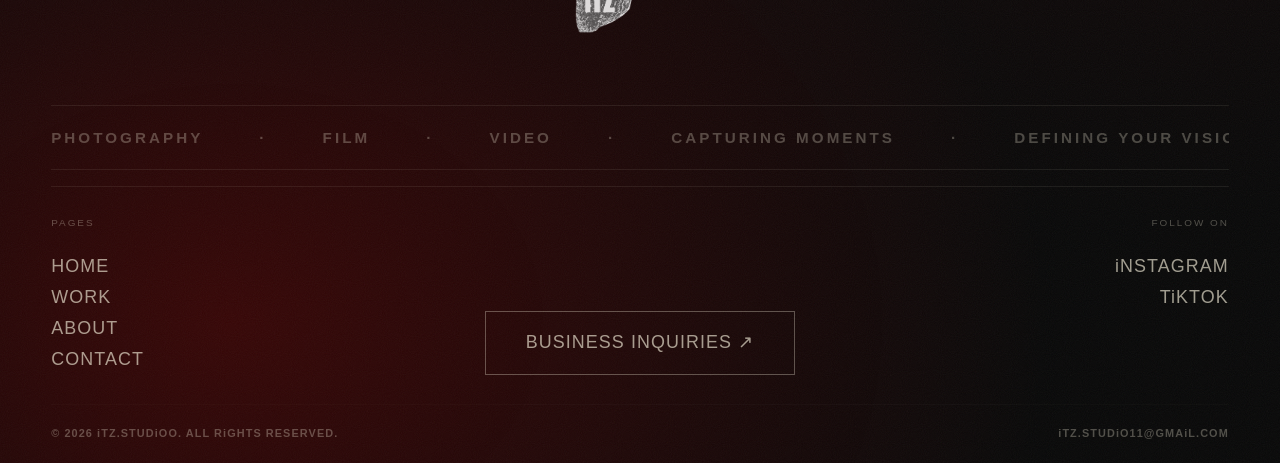
==== commit 2d8efaaa: "Add new event coverage, curate galleries, and rework project detail view - Add Collect 200, Core LA " ====
--- a/index.html
+++ b/index.html
@@ -35,7 +35,7 @@
       <span class="hero-line"><span>iTZ.STUDiOO</span></span>
     </h1>
     <div class="hero-bottom">
-      <p class="hero-sub">Visual stories for nightlife, fashion, and culture.</p>
+      <p class="hero-sub">Life moves fast. Every frame is a memory.</p>
       <a href="work.html" class="hero-cta">View Work ↓</a>
     </div>
   </section>
@@ -84,23 +84,6 @@
     </blockquote>
   </section>
 
-  <section class="services-band" aria-label="Services">
-    <article class="service-item" data-reveal>
-      <span class="service-num">01 / BRAND</span>
-      <h3>Editorial & campaign visuals</h3>
-      <p>Clean, cinematic imagery for launches, lookbooks, and social campaigns that feel intentional.</p>
-    </article>
-    <article class="service-item" data-reveal>
-      <span class="service-num">02 / MOTION</span>
-      <h3>Short-form film & content</h3>
-      <p>Fast-moving stories for reels, events, and digital platforms with a sharp visual point of view.</p>
-    </article>
-    <article class="service-item" data-reveal>
-      <span class="service-num">03 / LIVE</span>
-      <h3>Nightlife & event coverage</h3>
-      <p>Atmospheric coverage for performances, parties, and cultural moments that deserve to be remembered.</p>
-    </article>
-  </section>
 
   <!-- ══ PROJECT GRID (helmet-style) ═══════ -->
   <section class="project-grid-section">
@@ -109,33 +92,40 @@
       <a href="work.html" class="featured-link">View all →</a>
     </div>
     <div class="project-grid">
-      <a class="project-card wide" href="work.html#dion-work-la" data-reveal>
-        <div class="project-card-img">
-          <img class="feat-layer base" src="https://res.cloudinary.com/dwd3kelch/image/upload/v1773630222/DSC01096_scgnpu.jpg" alt="DIØN @ WORK LA" />
-          <div class="feat-layer reveal" style="background:rgba(170,255,52,.15);"></div>
-        </div>
-        <div class="project-card-footer"><span class="project-name">DIØN @ WORK LA</span><span class="project-cat">Photo · Film · 2026</span></div>
-      </a>
       <a class="project-card wide" href="work.html#seismic-2025" data-reveal>
         <div class="project-card-img">
           <img class="feat-layer base" src="https://res.cloudinary.com/dwd3kelch/image/upload/v1773633502/funkyy_qxi3n8.jpg" alt="Seismic Dance Event 2025" />
           <div class="feat-layer reveal" style="background:rgba(170,255,52,.15);"></div>
         </div>
-        <div class="project-card-footer"><span class="project-name">Seismic Dance Event 2025</span><span class="project-cat">Photo · Film · 2025</span></div>
+        <div class="project-card-footer"><span class="project-name">Seismic Dance Event</span><span class="project-cat">Photo · Film · Video · 2025</span></div>
+      </a>
+      <a class="project-card wide" href="work.html#edc-las-vegas-2026" data-reveal>
+        <div class="project-card-img">
+          <img class="feat-layer base" src="https://res.cloudinary.com/dwd3kelch/image/upload/v1783215570/DSC04794_cwpp6g.jpg" alt="EDC Las Vegas 2026" />
+          <div class="feat-layer reveal" style="background:rgba(170,255,52,.15);"></div>
+        </div>
+        <div class="project-card-footer"><span class="project-name">EDC Las Vegas</span><span class="project-cat">Photo · Video · 2026</span></div>
       </a>
       <a class="project-card" href="work.html#beatport-la" data-reveal>
         <div class="project-card-img">
           <img class="feat-layer base" src="https://res.cloudinary.com/dwd3kelch/image/upload/v1773630577/DSC07176_mxwwgi.jpg" alt="Beatport LA" />
           <div class="feat-layer reveal" style="background:rgba(170,255,52,.15);"></div>
         </div>
-        <div class="project-card-footer"><span class="project-name">Beatport LA</span><span class="project-cat">Photo · Film · 2026</span></div>
-      </a>
-      <a class="project-card" href="work.html#ranger-trucco" data-reveal>
-        <div class="project-card-img">
-          <img class="feat-layer base" src="https://res.cloudinary.com/dwd3kelch/image/upload/v1773633456/DSC00161_srsn5r.jpg" alt="Ranger Trucco @ Avalon LA" />
-          <div class="feat-layer reveal" style="background:rgba(170,255,52,.15);"></div>
-        </div>
-        <div class="project-card-footer"><span class="project-name">Ranger Trucco @ Avalon LA</span><span class="project-cat">Photo · 2025</span></div>
+        <div class="project-card-footer"><span class="project-name">Beatport LA</span><span class="project-cat">Photo · Film · Video · 2026</span></div>
+      </a>
+      <a class="project-card" href="work.html#lightning-in-a-bottle" data-reveal>
+        <div class="project-card-img">
+          <img class="feat-layer base" src="https://res.cloudinary.com/dwd3kelch/image/upload/v1783215425/LIB2026_0523_144344-_07818__ivilla.11_m1o2i0.jpg" alt="Lightning in a Bottle" />
+          <div class="feat-layer reveal" style="background:rgba(170,255,52,.15);"></div>
+        </div>
+        <div class="project-card-footer"><span class="project-name">Lightning in a Bottle</span><span class="project-cat">Photo · 2026</span></div>
+      </a>
+      <a class="project-card" href="work.html#solid-grooves-mmw" data-reveal>
+        <div class="project-card-img">
+          <img class="feat-layer base" src="https://res.cloudinary.com/dwd3kelch/image/upload/v1783215110/IMG_5006_bva8i3.jpg" alt="Solid Grooves @ Space Miami" />
+          <div class="feat-layer reveal" style="background:rgba(170,255,52,.15);"></div>
+        </div>
+        <div class="project-card-footer"><span class="project-name">Solid Grooves</span><span class="project-cat">Photo · Film · 2026</span></div>
       </a>
     </div>
   </section>
--- a/css/style.css
+++ b/css/style.css
@@ -350,16 +350,17 @@
    ===================== */
 .project-grid-section { padding: 6rem var(--pad); background: var(--off-black); border-top: 1px solid rgba(240,234,214,.06); }
 .project-grid-header { display: flex; align-items: center; justify-content: space-between; margin-bottom: 3rem; }
-.project-grid { display: grid; grid-template-columns: repeat(4, 1fr); gap: 2px; }
+.project-grid { display: grid; grid-template-columns: repeat(6, 1fr); gap: 2px; }
 .project-card {
   position: relative; overflow: hidden; cursor: pointer;
   border: 1px solid rgba(240,234,214,.06);
   transition: border-color .3s;
   display: block; text-decoration: none; color: inherit;
+  grid-column: span 2;
 }
 .project-card:hover { border-color: rgba(240,234,214,.2); }
 .project-card-img { width: 100%; aspect-ratio: 3/4; background: var(--dark); overflow: hidden; position: relative; }
-.project-card.wide { grid-column: span 2; }
+.project-card.wide { grid-column: span 3; }
 .project-card.wide .project-card-img { aspect-ratio: 16/9; }
 /* clip-path reveal on project cards */
 .project-card-img .feat-layer { position: absolute; inset: 0; width: 100%; height: 100%; transition: transform .7s var(--ease); object-fit: cover; }
@@ -370,7 +371,7 @@
 }
 .project-card:hover .feat-layer.reveal { clip-path: circle(100% at var(--x,50%) var(--y,50%)); }
 .project-card-footer { display: flex; align-items: center; justify-content: space-between; padding: .9rem 1rem; border-top: 1px solid rgba(240,234,214,.06); }
-.project-name { font-size: .8rem; letter-spacing: .06em; opacity: .8; }
+.project-name { font-size: .8rem; letter-spacing: .06em; opacity: .8; text-transform: uppercase; }
 .project-cat { font-size: .65rem; letter-spacing: .14em; text-transform: uppercase; opacity: .4; }
 
 /* =====================
@@ -777,6 +778,7 @@
   .service-item { border-right: none; border-bottom: 1px solid rgba(240,234,214,.08); }
   .service-item:last-child { border-bottom: none; }
   .project-grid { grid-template-columns: repeat(2,1fr); }
+  .project-card { grid-column: span 1; }
   .project-card.wide { grid-column: span 2; }
   .socials-cards { height: 300px; }
   .social-card { width: clamp(100px,20vw,140px); }
@@ -795,6 +797,7 @@
 }
 @media (max-width: 480px) {
   .project-grid { grid-template-columns: 1fr; }
+  .project-card { grid-column: span 1; }
   .project-card.wide { grid-column: span 1; }
   .footer-nav-grid { grid-template-columns: 1fr; }
   .footer-nav-col.center { grid-column: span 1; }
@@ -1039,39 +1042,6 @@
 .gallery-item--horiz { aspect-ratio: 16/9; }
 .gallery-item--horiz img { height: 100%; object-fit: cover; }
 
-/* =====================
-   PROJECT DETAIL OVERLAY
-   ===================== */
-.proj-detail {
-  position: fixed; inset: 0; z-index: 2000;
-  background: var(--black);
-  display: flex; flex-direction: column;
-  opacity: 0; pointer-events: none;
-  transition: opacity 0.3s ease;
-}
-.proj-detail.active { opacity: 1; pointer-events: all; }
-.proj-detail-header {
-  display: flex; justify-content: space-between; align-items: center;
-  padding: 1.25rem var(--pad); flex-shrink: 0;
-  border-bottom: 1px solid rgba(240,234,214,0.08);
-}
-.proj-detail-name {
-  font-family: var(--font-display); font-weight: 800;
-  font-size: 0.85rem; letter-spacing: 0.15em; text-transform: uppercase;
-}
-.proj-detail-close {
-  background: none; border: none; color: var(--cream);
-  font-size: 1.1rem; cursor: pointer; opacity: 0.5;
-  transition: opacity 0.2s; padding: 0.25rem; line-height: 1;
-}
-.proj-detail-close:hover { opacity: 1; }
-.proj-detail-grid {
-  flex: 1; overflow-y: auto;
-  padding: 1.5rem var(--pad);
-  columns: 4;
-  column-gap: 5px;
-}
-
 /* hide prev/next when viewing single item */
 .lightbox.lb-single .lb-prev,
 .lightbox.lb-single .lb-next { display: none; }
@@ -1080,7 +1050,6 @@
 @media (max-width: 860px) {
   .projects-grid { grid-template-columns: repeat(2, 1fr); gap: 1rem; }
   .projects-grid.gallery-mode { columns: 3; }
-  .proj-detail-grid { columns: 3; }
   .lb-body { padding: 1rem 3.5rem; }
   .lb-prev { left: 0.5rem; }
   .lb-next { right: 0.5rem; }
@@ -1088,7 +1057,6 @@
 @media (max-width: 480px) {
   .projects-grid { grid-template-columns: 1fr; }
   .projects-grid.gallery-mode { columns: 2; }
-  .proj-detail-grid { columns: 2; }
 }
 
 /* =====================
